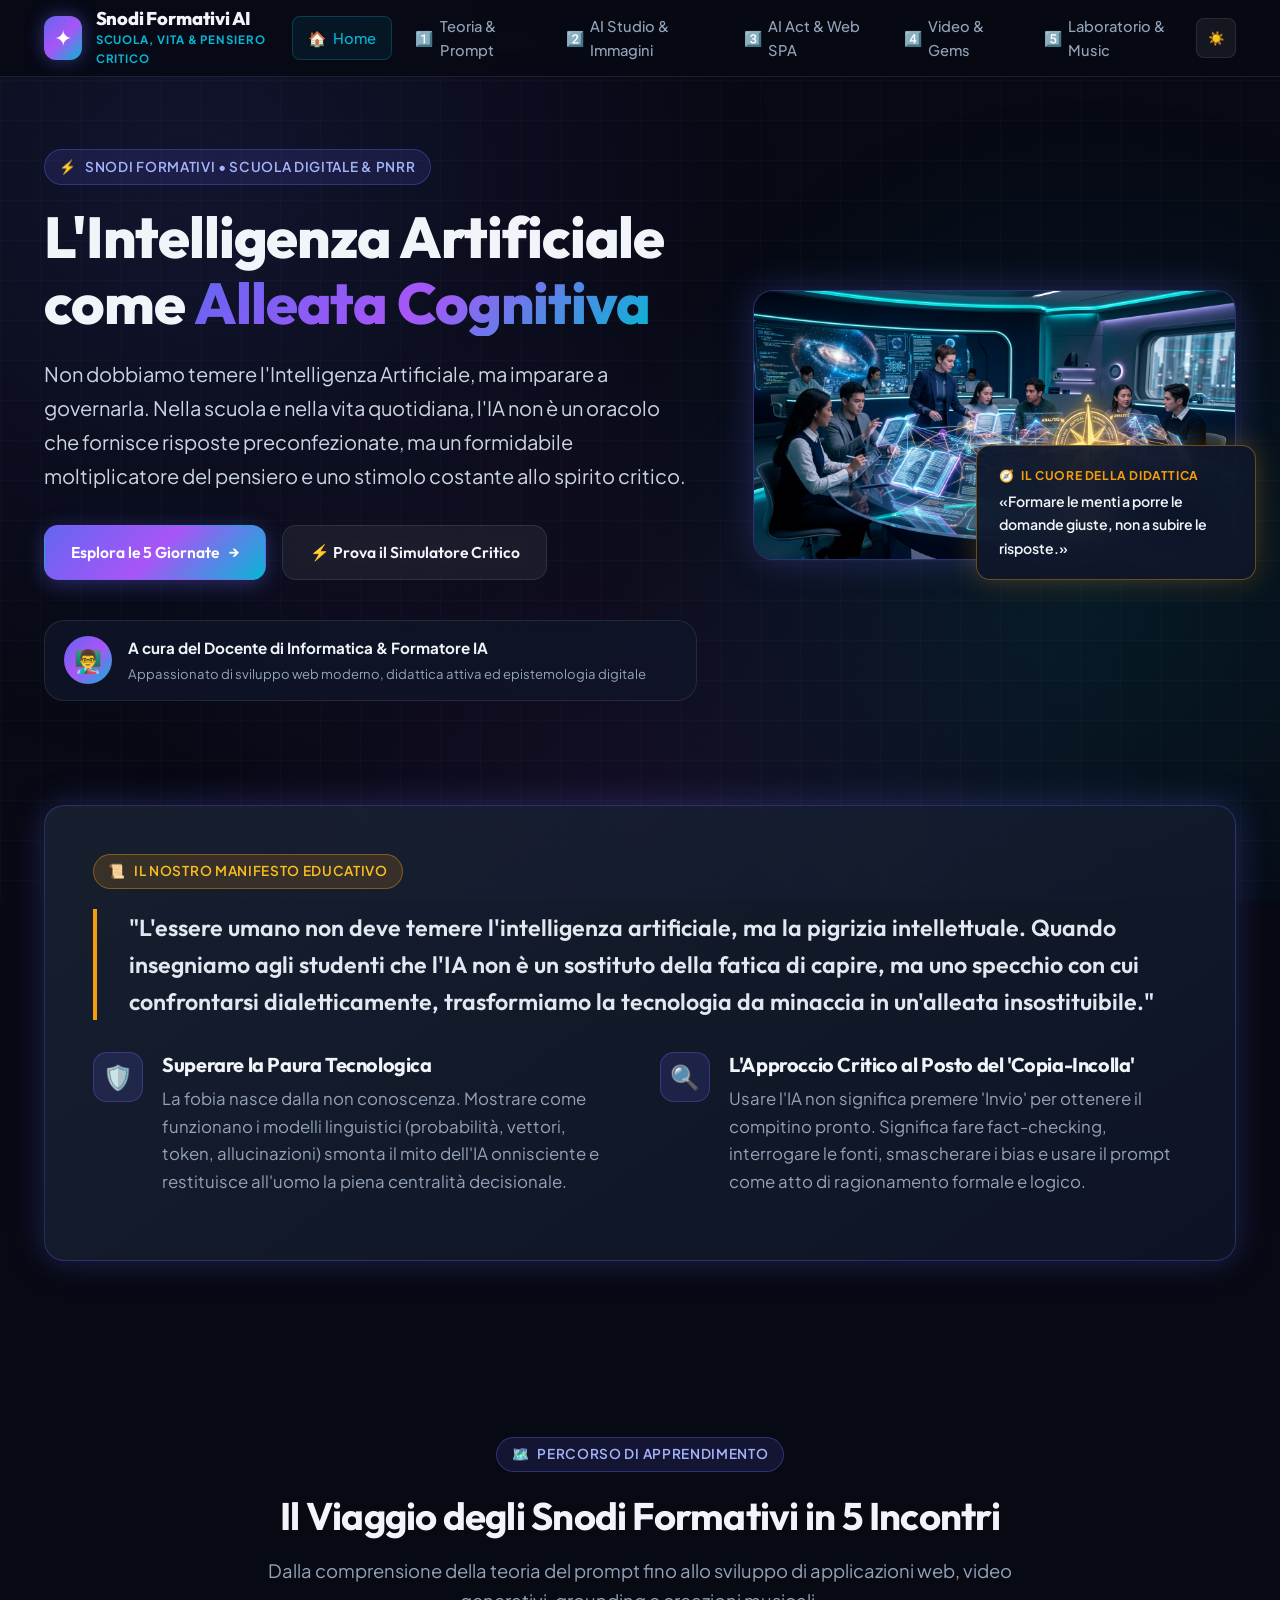
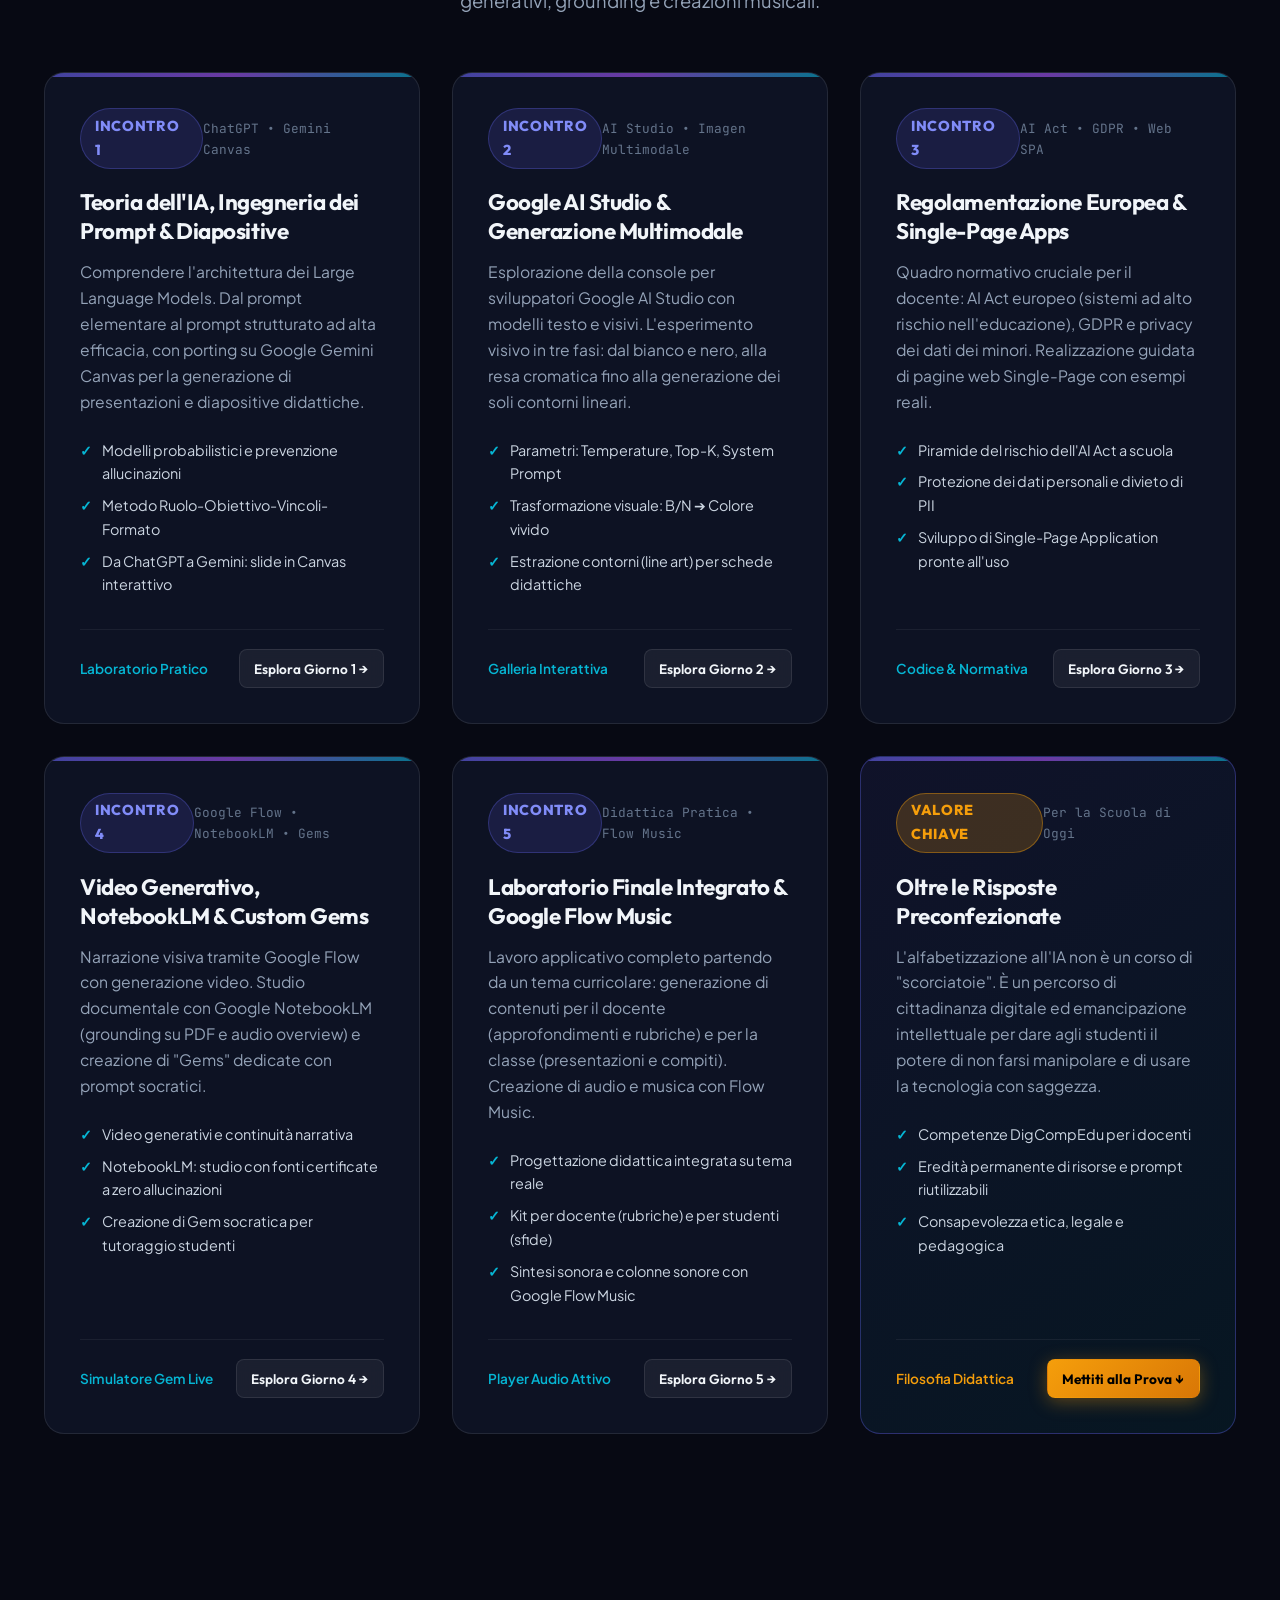
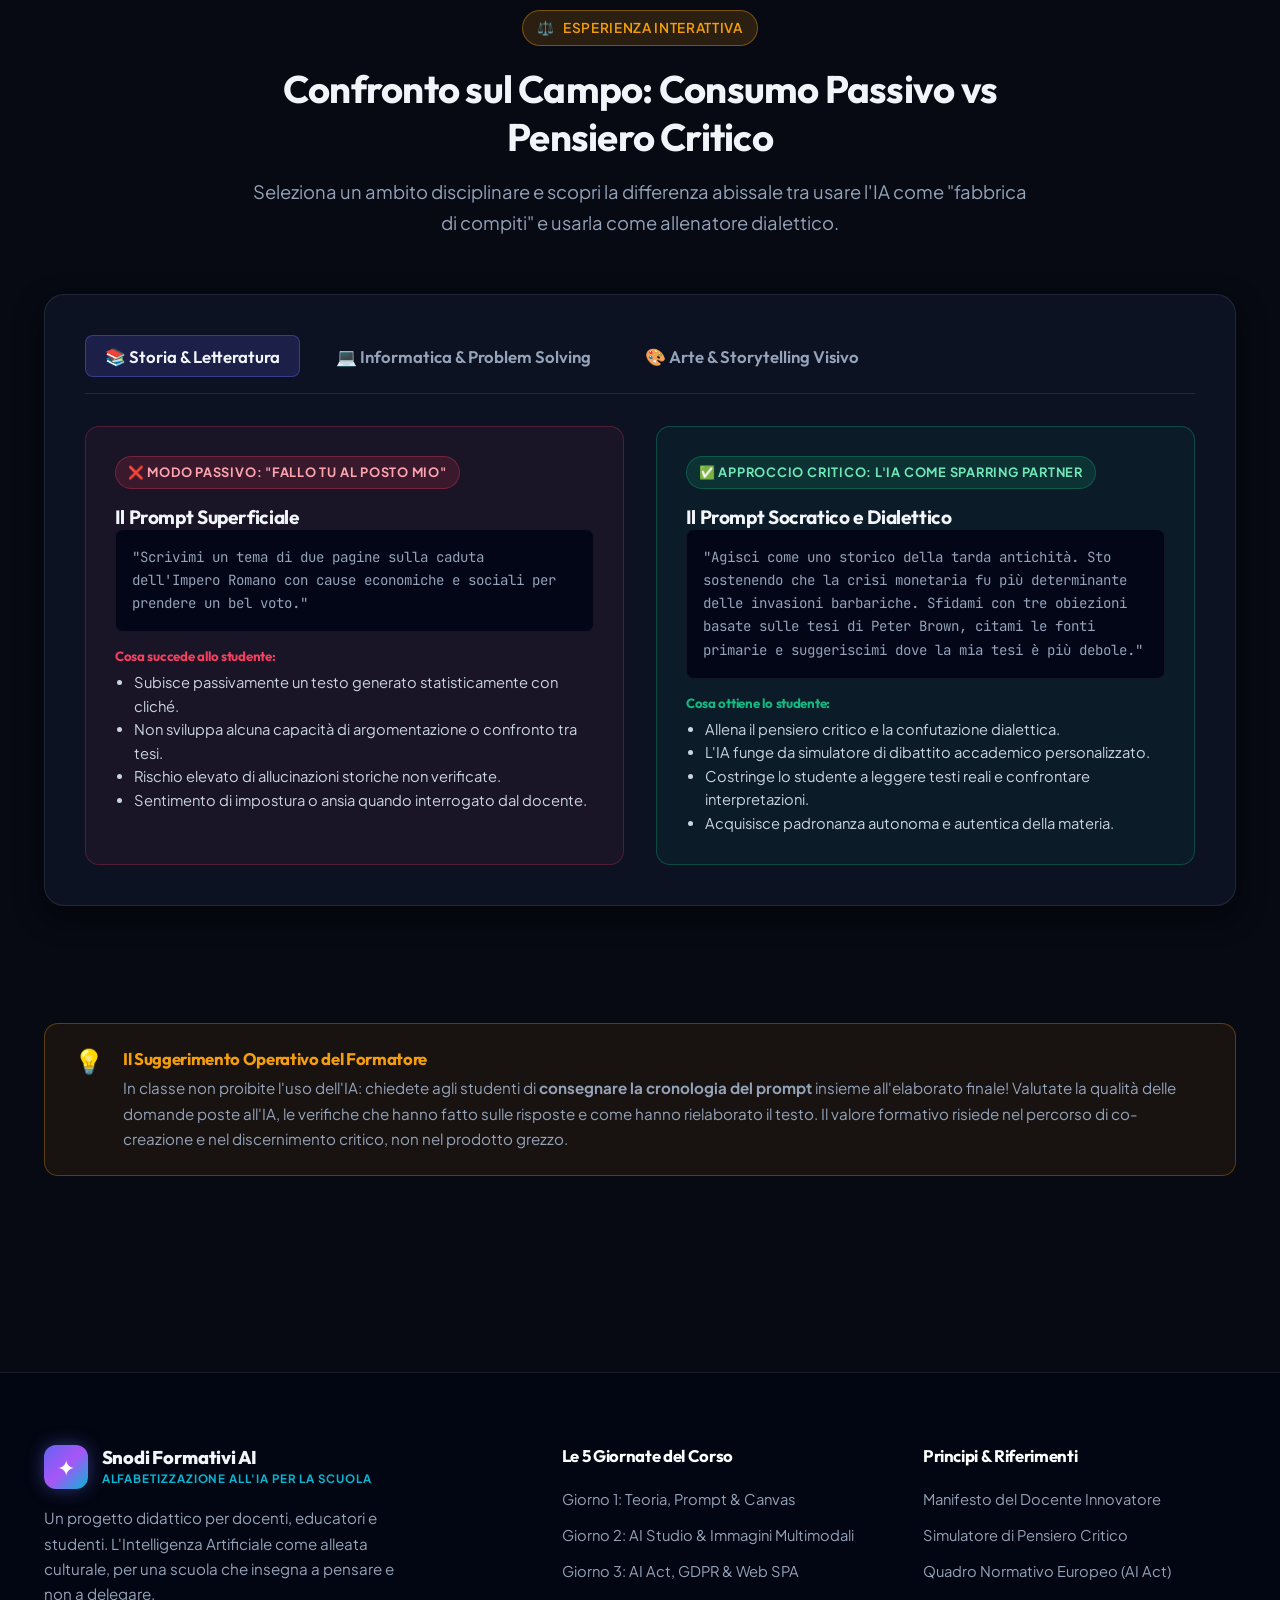
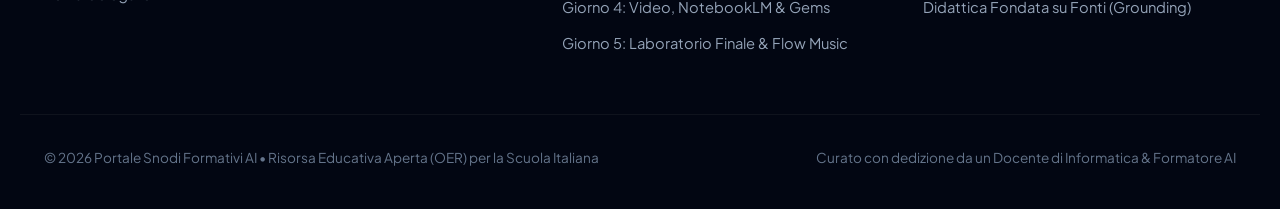
==== index.html @ 922765c3 "fix: update page title to include DM219 reference" ====
<!DOCTYPE html>
<html lang="it">

<head>
  <meta charset="UTF-8">
  <meta name="viewport" content="width=device-width, initial-scale=1.0">
  <title>Snodi Formativi DM219: Alfabetizzazione all'Intelligenza Artificiale | Scuola & Pensiero Critico</title>
  <meta name="description"
    content="Portale del corso di Snodi Formativi per l'alfabetizzazione all'Intelligenza Artificiale nella scuola e nella vita quotidiana. L'IA come alleata cognitiva e il valore del pensiero critico.">
  <meta name="keywords"
    content="Intelligenza Artificiale, Snodi Formativi, Scuola, Docenti, Prompt Engineering, Gemini Canvas, AI Studio, AI Act, GDPR, NotebookLM, Gems">
  <meta name="author" content="Docente di Informatica e Formatore IA">
  <link rel="stylesheet" href="assets/css/style.css">
  <link rel="icon"
    href="data:image/svg+xml,<svg xmlns=%22http://www.w3.org/2000/svg%22 viewBox=%220%22%20%22100%22%20%22100%22><text y=%22.9em%22 font-size=%2290%22>🧠</text></svg>">
</head>

<body>
  <div class="bg-ambient-glow"></div>
  <div class="bg-grid-overlay"></div>

  <!-- Intestazione del Sito -->
  <header class="site-header" id="topHeader">
    <div class="container navbar">
      <a href="index.html" class="brand-logo" aria-label="Homepage Snodi Formativi AI">
        <div class="brand-icon">✦</div>
        <div class="brand-text">
          <span class="brand-title">Snodi Formativi AI</span>
          <span class="brand-subtitle">Scuola, Vita & Pensiero Critico</span>
        </div>
      </a>

      <ul class="nav-links" id="navLinks">
        <li class="nav-item"><a href="index.html" class="active"><span>🏠</span> Home</a></li>
        <li class="nav-item"><a href="giornata-1.html"><span>1️⃣</span> Teoria & Prompt</a></li>
        <li class="nav-item"><a href="giornata-2.html"><span>2️⃣</span> AI Studio & Immagini</a></li>
        <li class="nav-item"><a href="giornata-3.html"><span>3️⃣</span> AI Act & Web SPA</a></li>
        <li class="nav-item"><a href="giornata-4.html"><span>4️⃣</span> Video & Gems</a></li>
        <li class="nav-item"><a href="giornata-5.html"><span>5️⃣</span> Laboratorio & Music</a></li>
      </ul>

      <div class="nav-actions">
        <button id="themeToggle" class="theme-toggle-btn" aria-label="Cambia tema chiaro/scuro"
          title="Cambia tema">☀️</button>
        <button id="mobileNavToggle" class="mobile-nav-toggle" aria-label="Apri menu di navigazione">☰</button>
      </div>
    </div>
  </header>

  <main>
    <!-- HERO SECTION -->
    <section class="section hero" id="heroSection">
      <div class="container hero-grid">
        <div class="hero-content">
          <div class="highlight-badge">
            <span>⚡</span> Snodi Formativi • Scuola Digitale & PNRR
          </div>
          <h1>L'Intelligenza Artificiale come <span class="text-gradient">Alleata Cognitiva</span></h1>
          <p class="hero-lead">
            Non dobbiamo temere l'Intelligenza Artificiale, ma imparare a governarla. Nella scuola e nella vita
            quotidiana, l'IA non è un oracolo che fornisce risposte preconfezionate, ma un formidabile moltiplicatore
            del pensiero e uno stimolo costante allo spirito critico.
          </p>

          <div class="hero-cta-group">
            <a href="#curriculumSection" class="btn btn-primary" id="btnExploreDays">
              <span>Esplora le 5 Giornate</span> <span>→</span>
            </a>
            <a href="#simulatorSection" class="btn btn-secondary" id="btnTestSimulator">
              <span>⚡ Prova il Simulatore Critico</span>
            </a>
          </div>

          <div class="teacher-meta-pill">
            <div class="teacher-avatar-badge">👨‍🏫</div>
            <div class="teacher-info">
              <strong>A cura del Docente di Informatica & Formatore IA</strong>
              <span>Appassionato di sviluppo web moderno, didattica attiva ed epistemologia digitale</span>
            </div>
          </div>
        </div>

        <div class="hero-visual">
          <div class="hero-image-wrapper">
            <img src="assets/img/hero.jpg"
              alt="Docente e studenti in classe tecnologica che collaborano con l'IA tramite la bussola del pensiero critico"
              width="800" height="450" loading="eager">
          </div>
          <div class="hero-floating-card">
            <div class="card-label">
              <span>🧭</span> Il Cuore della Didattica
            </div>
            <p>«Formare le menti a porre le domande giuste, non a subire le risposte.»</p>
          </div>
        </div>
      </div>
    </section>

    <!-- MANIFESTO PEDAGOGICO -->
    <section class="section" id="manifestoSection" style="padding-top: 1rem;">
      <div class="container">
        <div class="manifesto-box">
          <div class="highlight-badge"
            style="background: rgba(245, 158, 11, 0.15); border-color: rgba(245, 158, 11, 0.4); color: #fbbf24;">
            <span>📜</span> Il Nostro Manifesto Educativo
          </div>
          <blockquote class="manifesto-quote">
            "L'essere umano non deve temere l'intelligenza artificiale, ma la pigrizia intellettuale. Quando insegniamo
            agli studenti che l'IA non è un sostituto della fatica di capire, ma uno specchio con cui confrontarsi
            dialetticamente, trasformiamo la tecnologia da minaccia in un'alleata insostituibile."
          </blockquote>

          <div class="manifesto-columns">
            <div class="manifesto-item">
              <div class="manifesto-icon">🛡️</div>
              <div>
                <h3 style="margin-bottom: 0.5rem; font-size: 1.25rem;">Superare la Paura Tecnologica</h3>
                <p>
                  La fobia nasce dalla non conoscenza. Mostrare come funzionano i modelli linguistici (probabilità,
                  vettori, token, allucinazioni) smonta il mito dell'IA onnisciente e restituisce all'uomo la piena
                  centralità decisionale.
                </p>
              </div>
            </div>

            <div class="manifesto-item">
              <div class="manifesto-icon">🔍</div>
              <div>
                <h3 style="margin-bottom: 0.5rem; font-size: 1.25rem;">L'Approccio Critico al Posto del 'Copia-Incolla'
                </h3>
                <p>
                  Usare l'IA non significa premere 'Invio' per ottenere il compitino pronto. Significa fare
                  fact-checking, interrogare le fonti, smascherare i bias e usare il prompt come atto di ragionamento
                  formale e logico.
                </p>
              </div>
            </div>
          </div>
        </div>
      </div>
    </section>

    <!-- PROGRAMMA DEL CORSO: 5 GIORNATE INTERATTIVE -->
    <section class="section" id="curriculumSection">
      <div class="container">
        <div class="section-header">
          <div class="highlight-badge"><span>🗺️</span> Percorso di Apprendimento</div>
          <h2>Il Viaggio degli Snodi Formativi in 5 Incontri</h2>
          <p>Dalla comprensione della teoria del prompt fino allo sviluppo di applicazioni web, video generativi,
            grounding e creazioni musicali.</p>
        </div>

        <div class="cards-grid-3" style="gap: 2rem;">
          <!-- Card 1 -->
          <article class="day-card" id="cardDay1">
            <div>
              <div class="day-badge-row">
                <span class="day-number">INCONTRO 1</span>
                <span class="day-tools">ChatGPT • Gemini Canvas</span>
              </div>
              <h3 class="day-title">Teoria dell'IA, Ingegneria dei Prompt & Diapositive</h3>
              <p class="day-description">
                Comprendere l'architettura dei Large Language Models. Dal prompt elementare al prompt strutturato ad
                alta efficacia, con porting su Google Gemini Canvas per la generazione di presentazioni e diapositive
                didattiche.
              </p>
              <ul class="day-keypoints">
                <li><span class="bullet">✓</span> Modelli probabilistici e prevenzione allucinazioni</li>
                <li><span class="bullet">✓</span> Metodo Ruolo-Obiettivo-Vincoli-Formato</li>
                <li><span class="bullet">✓</span> Da ChatGPT a Gemini: slide in Canvas interattivo</li>
              </ul>
            </div>
            <div class="day-card-footer">
              <span style="font-size: 0.85rem; color: var(--accent-secondary); font-weight: 600;">Laboratorio
                Pratico</span>
              <a href="giornata-1.html" class="btn btn-secondary btn-sm"
                aria-label="Vai ai dettagli della Giornata 1">Esplora Giorno 1 →</a>
            </div>
          </article>

          <!-- Card 2 -->
          <article class="day-card" id="cardDay2">
            <div>
              <div class="day-badge-row">
                <span class="day-number">INCONTRO 2</span>
                <span class="day-tools">AI Studio • Imagen Multimodale</span>
              </div>
              <h3 class="day-title">Google AI Studio & Generazione Multimodale</h3>
              <p class="day-description">
                Esplorazione della console per sviluppatori Google AI Studio con modelli testo e visivi. L'esperimento
                visivo in tre fasi: dal bianco e nero, alla resa cromatica fino alla generazione dei soli contorni
                lineari.
              </p>
              <ul class="day-keypoints">
                <li><span class="bullet">✓</span> Parametri: Temperature, Top-K, System Prompt</li>
                <li><span class="bullet">✓</span> Trasformazione visuale: B/N ➔ Colore vivido</li>
                <li><span class="bullet">✓</span> Estrazione contorni (line art) per schede didattiche</li>
              </ul>
            </div>
            <div class="day-card-footer">
              <span style="font-size: 0.85rem; color: var(--accent-secondary); font-weight: 600;">Galleria
                Interattiva</span>
              <a href="giornata-2.html" class="btn btn-secondary btn-sm"
                aria-label="Vai ai dettagli della Giornata 2">Esplora Giorno 2 →</a>
            </div>
          </article>

          <!-- Card 3 -->
          <article class="day-card" id="cardDay3">
            <div>
              <div class="day-badge-row">
                <span class="day-number">INCONTRO 3</span>
                <span class="day-tools">AI Act • GDPR • Web SPA</span>
              </div>
              <h3 class="day-title">Regolamentazione Europea & Single-Page Apps</h3>
              <p class="day-description">
                Quadro normativo cruciale per il docente: AI Act europeo (sistemi ad alto rischio nell'educazione), GDPR
                e privacy dei dati dei minori. Realizzazione guidata di pagine web Single-Page con esempi reali.
              </p>
              <ul class="day-keypoints">
                <li><span class="bullet">✓</span> Piramide del rischio dell'AI Act a scuola</li>
                <li><span class="bullet">✓</span> Protezione dei dati personali e divieto di PII</li>
                <li><span class="bullet">✓</span> Sviluppo di Single-Page Application pronte all'uso</li>
              </ul>
            </div>
            <div class="day-card-footer">
              <span style="font-size: 0.85rem; color: var(--accent-secondary); font-weight: 600;">Codice &
                Normativa</span>
              <a href="giornata-3.html" class="btn btn-secondary btn-sm"
                aria-label="Vai ai dettagli della Giornata 3">Esplora Giorno 3 →</a>
            </div>
          </article>

          <!-- Card 4 -->
          <article class="day-card" id="cardDay4">
            <div>
              <div class="day-badge-row">
                <span class="day-number">INCONTRO 4</span>
                <span class="day-tools">Google Flow • NotebookLM • Gems</span>
              </div>
              <h3 class="day-title">Video Generativo, NotebookLM & Custom Gems</h3>
              <p class="day-description">
                Narrazione visiva tramite Google Flow con generazione video. Studio documentale con Google NotebookLM
                (grounding su PDF e audio overview) e creazione di "Gems" dedicate con prompt socratici.
              </p>
              <ul class="day-keypoints">
                <li><span class="bullet">✓</span> Video generativi e continuità narrativa</li>
                <li><span class="bullet">✓</span> NotebookLM: studio con fonti certificate a zero allucinazioni</li>
                <li><span class="bullet">✓</span> Creazione di Gem socratica per tutoraggio studenti</li>
              </ul>
            </div>
            <div class="day-card-footer">
              <span style="font-size: 0.85rem; color: var(--accent-secondary); font-weight: 600;">Simulatore Gem
                Live</span>
              <a href="giornata-4.html" class="btn btn-secondary btn-sm"
                aria-label="Vai ai dettagli della Giornata 4">Esplora Giorno 4 →</a>
            </div>
          </article>

          <!-- Card 5 -->
          <article class="day-card" id="cardDay5">
            <div>
              <div class="day-badge-row">
                <span class="day-number">INCONTRO 5</span>
                <span class="day-tools">Didattica Pratica • Flow Music</span>
              </div>
              <h3 class="day-title">Laboratorio Finale Integrato & Google Flow Music</h3>
              <p class="day-description">
                Lavoro applicativo completo partendo da un tema curricolare: generazione di contenuti per il docente
                (approfondimenti e rubriche) e per la classe (presentazioni e compiti). Creazione di audio e musica con
                Flow Music.
              </p>
              <ul class="day-keypoints">
                <li><span class="bullet">✓</span> Progettazione didattica integrata su tema reale</li>
                <li><span class="bullet">✓</span> Kit per docente (rubriche) e per studenti (sfide)</li>
                <li><span class="bullet">✓</span> Sintesi sonora e colonne sonore con Google Flow Music</li>
              </ul>
            </div>
            <div class="day-card-footer">
              <span style="font-size: 0.85rem; color: var(--accent-secondary); font-weight: 600;">Player Audio
                Attivo</span>
              <a href="giornata-5.html" class="btn btn-secondary btn-sm"
                aria-label="Vai ai dettagli della Giornata 5">Esplora Giorno 5 →</a>
            </div>
          </article>

          <!-- Card Sintesi / Decalogo -->
          <article class="day-card"
            style="background: linear-gradient(145deg, rgba(99, 102, 241, 0.1) 0%, rgba(6, 182, 212, 0.08) 100%); border-color: rgba(99, 102, 241, 0.35);">
            <div>
              <div class="day-badge-row">
                <span class="day-number"
                  style="background: rgba(245, 158, 11, 0.2); color: #f59e0b; border-color: rgba(245, 158, 11, 0.4);">VALORE
                  CHIAVE</span>
                <span class="day-tools">Per la Scuola di Oggi</span>
              </div>
              <h3 class="day-title">Oltre le Risposte Preconfezionate</h3>
              <p class="day-description">
                L'alfabetizzazione all'IA non è un corso di "scorciatoie". È un percorso di cittadinanza digitale ed
                emancipazione intellettuale per dare agli studenti il potere di non farsi manipolare e di usare la
                tecnologia con saggezza.
              </p>
              <ul class="day-keypoints">
                <li><span class="bullet">✓</span> Competenze DigCompEdu per i docenti</li>
                <li><span class="bullet">✓</span> Eredità permanente di risorse e prompt riutilizzabili</li>
                <li><span class="bullet">✓</span> Consapevolezza etica, legale e pedagogica</li>
              </ul>
            </div>
            <div class="day-card-footer">
              <span style="font-size: 0.85rem; color: var(--accent-amber); font-weight: 600;">Filosofia Didattica</span>
              <a href="#simulatorSection" class="btn btn-amber btn-sm">Mettiti alla Prova ↓</a>
            </div>
          </article>
        </div>
      </div>
    </section>

    <!-- SIMULATORE INTERATTIVO: APPROCCIO CRITICO VS RISPOSTA PASSIVA -->
    <section class="section" id="simulatorSection">
      <div class="container">
        <div class="section-header">
          <div class="highlight-badge"
            style="background: rgba(245, 158, 11, 0.15); border-color: rgba(245, 158, 11, 0.4); color: #f59e0b;">
            <span>⚖️</span> Esperienza Interattiva
          </div>
          <h2>Confronto sul Campo: Consumo Passivo vs Pensiero Critico</h2>
          <p>Seleziona un ambito disciplinare e scopri la differenza abissale tra usare l'IA come "fabbrica di compiti"
            e usarla come allenatore dialettico.</p>
        </div>

        <div class="simulator-container">
          <div class="sim-tabs" role="tablist">
            <button class="sim-tab-btn active" data-tab="humanities" role="tab" id="tabBtnHumanities">📚 Storia &
              Letteratura</button>
            <button class="sim-tab-btn" data-tab="stem" role="tab" id="tabBtnStem">💻 Informatica & Problem
              Solving</button>
            <button class="sim-tab-btn" data-tab="creative" role="tab" id="tabBtnCreative">🎨 Arte & Storytelling
              Visivo</button>
          </div>

          <!-- Tab 1: Umanistico -->
          <div class="sim-panel active" id="tab-humanities" role="tabpanel">
            <div class="comparison-grid">
              <div class="comparison-box passive">
                <span class="box-tag passive">❌ Modo Passivo: "Fallo tu al posto mio"</span>
                <h4>Il Prompt Superficiale</h4>
                <div class="prompt-snippet">
                  "Scrivimi un tema di due pagine sulla caduta dell'Impero Romano con cause economiche e sociali per
                  prendere un bel voto."
                </div>
                <h5 style="color: var(--accent-rose); margin-bottom: 0.4rem;">Cosa succede allo studente:</h5>
                <ul style="padding-left: 1.2rem; color: var(--text-subtle); font-size: 0.92rem; line-height: 1.6;">
                  <li>Subisce passivamente un testo generato statisticamente con cliché.</li>
                  <li>Non sviluppa alcuna capacità di argomentazione o confronto tra tesi.</li>
                  <li>Rischio elevato di allucinazioni storiche non verificate.</li>
                  <li>Sentimento di impostura o ansia quando interrogato dal docente.</li>
                </ul>
              </div>

              <div class="comparison-box critical">
                <span class="box-tag critical">✅ Approccio Critico: L'IA come Sparring Partner</span>
                <h4>Il Prompt Socratico e Dialettico</h4>
                <div class="prompt-snippet">
                  "Agisci come uno storico della tarda antichità. Sto sostenendo che la crisi monetaria fu più
                  determinante delle invasioni barbariche. Sfidami con tre obiezioni basate sulle tesi di Peter Brown,
                  citami le fonti primarie e suggeriscimi dove la mia tesi è più debole."
                </div>
                <h5 style="color: var(--accent-emerald); margin-bottom: 0.4rem;">Cosa ottiene lo studente:</h5>
                <ul style="padding-left: 1.2rem; color: var(--text-subtle); font-size: 0.92rem; line-height: 1.6;">
                  <li>Allena il pensiero critico e la confutazione dialettica.</li>
                  <li>L'IA funge da simulatore di dibattito accademico personalizzato.</li>
                  <li>Costringe lo studente a leggere testi reali e confrontare interpretazioni.</li>
                  <li>Acquisisce padronanza autonoma e autentica della materia.</li>
                </ul>
              </div>
            </div>
          </div>

          <!-- Tab 2: STEM -->
          <div class="sim-panel" id="tab-stem" role="tabpanel">
            <div class="comparison-grid">
              <div class="comparison-box passive">
                <span class="box-tag passive">❌ Modo Passivo: Copiare il codice</span>
                <h4>Il Prompt Superficiale</h4>
                <div class="prompt-snippet">
                  "Dammi il codice completo in JavaScript per un algoritmo di ordinamento e spiegami come incollarlo
                  nella mia pagina."
                </div>
                <h5 style="color: var(--accent-rose); margin-bottom: 0.4rem;">Cosa succede allo studente:</h5>
                <ul style="padding-left: 1.2rem; color: var(--text-subtle); font-size: 0.92rem; line-height: 1.6;">
                  <li>Incolla codice opaco senza comprenderne la complessità computazionale O(n² vs O(n log n)).</li>
                  <li>Incapace di effettuare il debugging non appena i dati o i requisiti cambiano.</li>
                  <li>Nessuna memorizzazione di pattern o logica algoritmica.</li>
                </ul>
              </div>

              <div class="comparison-box critical">
                <span class="box-tag critical">✅ Approccio Critico: Debugging Cognitivo</span>
                <h4>Il Prompt Socratico e Dialettico</h4>
                <div class="prompt-snippet">
                  "Ecco il mio codice per l'ordinamento: [codice]. Non dirmi la correzione diretta, ma mostrami un caso
                  limite (edge case) in cui il mio algoritmo fallirà e ponimi due domande per aiutarmi a capire dove il
                  ciclo while perde la condizione di arresto."
                </div>
                <h5 style="color: var(--accent-emerald); margin-bottom: 0.4rem;">Cosa ottiene lo studente:</h5>
                <ul style="padding-left: 1.2rem; color: var(--text-subtle); font-size: 0.92rem; line-height: 1.6;">
                  <li>Comprende intimamente la logica dei flussi e degli invarianti di ciclo.</li>
                  <li>Sviluppa l'attitudine all'analisi metodica dell'errore (computational thinking).</li>
                  <li>L'IA fa da mentore paziente h24 senza togliere il brivido della scoperta.</li>
                </ul>
              </div>
            </div>
          </div>

          <!-- Tab 3: Creativo / Visivo -->
          <div class="sim-panel" id="tab-creative" role="tabpanel">
            <div class="comparison-grid">
              <div class="comparison-box passive">
                <span class="box-tag passive">❌ Modo Passivo: Immagine casuale</span>
                <h4>Il Prompt Superficiale</h4>
                <div class="prompt-snippet">
                  "Fammi una bella immagine del futuro con i robot."
                </div>
                <h5 style="color: var(--accent-rose); margin-bottom: 0.4rem;">Cosa succede allo studente:</h5>
                <ul style="padding-left: 1.2rem; color: var(--text-subtle); font-size: 0.92rem; line-height: 1.6;">
                  <li>Riceve un'immagine stereotipata generata dalla media probabilistica dei dati.</li>
                  <li>Nessun controllo su composizione, proporzioni, stile o messaggio semantico.</li>
                  <li>L'estetica è dominata dall'algoritmo anziché dalla visione dell'autore.</li>
                </ul>
              </div>

              <div class="comparison-box critical">
                <span class="box-tag critical">✅ Approccio Critico: Multimodalità e Controllo Artistico</span>
                <h4>Il Prompt Strutturato & Pipeline Visiva</h4>
                <div class="prompt-snippet">
                  "Composizione retrofuturistica ispirata all'Art Déco e al Bauhaus. Vista prospettica frontale,
                  contrasto chiaroscurale drammatico stile xilografia monocromatica, successivamente colorata con
                  palette smeraldo ed estrazione dei soli contorni lineari per studio anatomico."
                </div>
                <h5 style="color: var(--accent-emerald); margin-bottom: 0.4rem;">Cosa ottiene lo studente:</h5>
                <ul style="padding-left: 1.2rem; color: var(--text-subtle); font-size: 0.92rem; line-height: 1.6;">
                  <li>Applica nozioni di storia dell'arte, fotografia e teoria del colore.</li>
                  <li>Controlla il processo iterativo in più stadi (come esplorato nel Giorno 2).</li>
                  <li>Usa l'IA come pennello digitale potenziato guidato dalla cultura umana.</li>
                </ul>
              </div>
            </div>
          </div>
        </div>
      </div>
    </section>

    <!-- CALLOUT PER I DOCENTI -->
    <section class="section" style="padding-top: 0;">
      <div class="container">
        <div class="callout callout-pedagogy">
          <div class="callout-icon">💡</div>
          <div class="callout-content">
            <h4>Il Suggerimento Operativo del Formatore</h4>
            <p>
              In classe non proibite l'uso dell'IA: chiedete agli studenti di <strong>consegnare la cronologia del
                prompt</strong> insieme all'elaborato finale! Valutate la qualità delle domande poste all'IA, le
              verifiche che hanno fatto sulle risposte e come hanno rielaborato il testo. Il valore formativo risiede
              nel percorso di co-creazione e nel discernimento critico, non nel prodotto grezzo.
            </p>
          </div>
        </div>
      </div>
    </section>
  </main>

  <!-- FOOTER -->
  <footer class="site-footer">
    <div class="container footer-grid">
      <div class="footer-brand">
        <div class="brand-logo" style="margin-bottom: 1rem;">
          <div class="brand-icon">✦</div>
          <div class="brand-text">
            <span class="brand-title">Snodi Formativi AI</span>
            <span class="brand-subtitle">Alfabetizzazione all'IA per la Scuola</span>
          </div>
        </div>
        <p>
          Un progetto didattico per docenti, educatori e studenti. L'Intelligenza Artificiale come alleata culturale,
          per una scuola che insegna a pensare e non a delegare.
        </p>
      </div>

      <div class="footer-col">
        <h4>Le 5 Giornate del Corso</h4>
        <ul class="footer-links">
          <li><a href="giornata-1.html">Giorno 1: Teoria, Prompt & Canvas</a></li>
          <li><a href="giornata-2.html">Giorno 2: AI Studio & Immagini Multimodali</a></li>
          <li><a href="giornata-3.html">Giorno 3: AI Act, GDPR & Web SPA</a></li>
          <li><a href="giornata-4.html">Giorno 4: Video, NotebookLM & Gems</a></li>
          <li><a href="giornata-5.html">Giorno 5: Laboratorio Finale & Flow Music</a></li>
        </ul>
      </div>

      <div class="footer-col">
        <h4>Principi & Riferimenti</h4>
        <ul class="footer-links">
          <li><a href="#manifestoSection">Manifesto del Docente Innovatore</a></li>
          <li><a href="#simulatorSection">Simulatore di Pensiero Critico</a></li>
          <li><a href="giornata-3.html#aiActSection">Quadro Normativo Europeo (AI Act)</a></li>
          <li><a href="giornata-4.html#notebooklmSection">Didattica Fondata su Fonti (Grounding)</a></li>
        </ul>
      </div>
    </div>

    <div class="container footer-bottom">
      <div>© 2026 Portale Snodi Formativi AI • Risorsa Educativa Aperta (OER) per la Scuola Italiana</div>
      <div>Curato con dedizione da un Docente di Informatica & Formatore AI</div>
    </div>
  </footer>

  <script src="assets/js/main.js"></script>
</body>

</html>
---- assets/css/style.css ----
/* ==========================================================================
   PORTALE SNODI FORMATIVI - ALFABETIZZAZIONE INTELLIGENZA ARTIFICIALE
   Stile Globale Curato per Docenti, Studenti ed Esploratori dell'AI
   Design System: Academic Dark & Modern Luminescent Glassmorphism
   ========================================================================== */

@import url('https://fonts.googleapis.com/css2?family=JetBrains+Mono:wght@400;500;600&family=Outfit:wght@400;500;600;700;800;900&family=Plus+Jakarta+Sans:ital,wght@0,300;0,400;0,500;0,600;0,700;1,400;1,600&display=swap');

:root {
  /* Tavolozza Cromatica Primaria */
  --bg-dark: #070913;
  --bg-card: rgba(16, 22, 42, 0.75);
  --bg-card-hover: rgba(24, 33, 64, 0.88);
  --bg-glass: rgba(255, 255, 255, 0.04);
  --border-subtle: rgba(255, 255, 255, 0.09);
  --border-glow: rgba(99, 102, 241, 0.35);

  /* Accenti & Gradiente High-Tech */
  --accent-primary: #6366f1;       /* Indigo profondo */
  --accent-secondary: #06b6d4;     /* Ciano elettrico */
  --accent-tertiary: #a855f7;      /* Viola neon */
  --accent-amber: #f59e0b;         /* Oro del pensiero critico */
  --accent-emerald: #10b981;       /* Verde etico */
  --accent-rose: #f43f5e;          /* Avviso / Rischio */

  --gradient-brand: linear-gradient(135deg, #6366f1 0%, #a855f7 50%, #06b6d4 100%);
  --gradient-glow: linear-gradient(135deg, rgba(99, 102, 241, 0.15) 0%, rgba(6, 182, 212, 0.15) 100%);
  --gradient-critical: linear-gradient(135deg, #f59e0b 0%, #ec4899 100%);

  /* Tipografia & Testi */
  --text-main: #f1f5f9;
  --text-muted: #94a3b8;
  --text-subtle: #cbd5e1;
  --text-dim: #64748b;
  --font-heading: 'Outfit', -apple-system, BlinkMacSystemFont, sans-serif;
  --font-body: 'Plus Jakarta Sans', -apple-system, BlinkMacSystemFont, sans-serif;
  --font-mono: 'JetBrains Mono', monospace;

  /* Spaziature e Raggi */
  --radius-sm: 8px;
  --radius-md: 14px;
  --radius-lg: 20px;
  --radius-full: 9999px;

  /* Ombre */
  --shadow-sm: 0 4px 12px rgba(0, 0, 0, 0.3);
  --shadow-md: 0 10px 30px rgba(0, 0, 0, 0.45);
  --shadow-glow: 0 0 35px rgba(99, 102, 241, 0.28);
  --shadow-amber: 0 0 30px rgba(245, 158, 11, 0.25);

  --transition-fast: 0.2s cubic-bezier(0.16, 1, 0.3, 1);
  --transition-smooth: 0.35s cubic-bezier(0.16, 1, 0.3, 1);
}

/* Modalità Chiara (Opzionale e accessibile) */
body.theme-light {
  --bg-dark: #f8fafc;
  --bg-card: #ffffff;
  --bg-card-hover: #ffffff;
  --bg-glass: rgba(0, 0, 0, 0.03);
  --border-subtle: rgba(0, 0, 0, 0.09);
  --border-glow: rgba(99, 102, 241, 0.25);
  --text-main: #0f172a;
  --text-muted: #334155;
  --text-subtle: #475569;
  --text-dim: #64748b;
  --shadow-sm: 0 4px 12px rgba(0, 0, 0, 0.05);
  --shadow-md: 0 10px 30px rgba(0, 0, 0, 0.08);
  --shadow-glow: 0 0 25px rgba(99, 102, 241, 0.12);
  --shadow-amber: 0 10px 25px rgba(245, 158, 11, 0.12);
}

/* ==========================================================================
   RESET E IMPOSTAZIONI DI BASE
   ========================================================================== */
*, *::before, *::after {
  box-sizing: border-box;
  margin: 0;
  padding: 0;
}

html {
  scroll-behavior: smooth;
  font-size: 16px;
}

body {
  background-color: var(--bg-dark);
  color: var(--text-main);
  font-family: var(--font-body);
  line-height: 1.65;
  -webkit-font-smoothing: antialiased;
  -moz-osx-font-smoothing: grayscale;
  overflow-x: hidden;
  position: relative;
  min-height: 100vh;
}

/* Effetto sfondi e particelle decorative */
.bg-ambient-glow {
  position: fixed;
  top: 0;
  left: 0;
  width: 100vw;
  height: 100vh;
  pointer-events: none;
  z-index: -1;
  background: 
    radial-gradient(circle at 15% 20%, rgba(99, 102, 241, 0.12) 0%, transparent 45%),
    radial-gradient(circle at 85% 65%, rgba(6, 182, 212, 0.1) 0%, transparent 40%),
    radial-gradient(circle at 50% 90%, rgba(168, 85, 247, 0.08) 0%, transparent 50%);
}

/* Griglia millimetrata soft di sfondo tech */
.bg-grid-overlay {
  position: fixed;
  inset: 0;
  background-image: linear-gradient(to right, rgba(255, 255, 255, 0.02) 1px, transparent 1px),
                    linear-gradient(to bottom, rgba(255, 255, 255, 0.02) 1px, transparent 1px);
  background-size: 40px 40px;
  pointer-events: none;
  z-index: -1;
}

/* ==========================================================================
   TIPOGRAFIA
   ========================================================================== */
h1, h2, h3, h4, h5, h6 {
  font-family: var(--font-heading);
  color: var(--text-main);
  font-weight: 700;
  line-height: 1.25;
  letter-spacing: -0.02em;
}

h1 { font-size: clamp(2.3rem, 4.5vw, 3.8rem); font-weight: 800; }
h2 { font-size: clamp(1.8rem, 3vw, 2.6rem); }
h3 { font-size: clamp(1.3rem, 2vw, 1.7rem); }
h4 { font-size: 1.2rem; }

p {
  margin-bottom: 1rem;
  color: var(--text-muted);
  font-size: 1.05rem;
}

a {
  color: var(--accent-secondary);
  text-decoration: none;
  transition: color var(--transition-fast);
}

a:hover {
  color: #38bdf8;
}

.text-gradient {
  background: var(--gradient-brand);
  -webkit-background-clip: text;
  -webkit-text-fill-color: transparent;
  display: inline-block;
}

.text-critical {
  background: var(--gradient-critical);
  -webkit-background-clip: text;
  -webkit-text-fill-color: transparent;
  display: inline-block;
}

.highlight-badge {
  display: inline-flex;
  align-items: center;
  gap: 0.5rem;
  padding: 0.35rem 0.9rem;
  background: rgba(99, 102, 241, 0.14);
  border: 1px solid rgba(99, 102, 241, 0.35);
  border-radius: var(--radius-full);
  font-size: 0.85rem;
  font-weight: 600;
  color: #a5b4fc;
  text-transform: uppercase;
  letter-spacing: 0.05em;
  margin-bottom: 1.2rem;
}

/* ==========================================================================
   CONTAINER E LAYOUT
   ========================================================================== */
.container {
  width: 100%;
  max-width: 1240px;
  margin: 0 auto;
  padding: 0 1.5rem;
}

.section {
  padding: 5.5rem 0;
  position: relative;
}

.section-header {
  text-align: center;
  max-width: 780px;
  margin: 0 auto 3.5rem auto;
}

.section-header h2 {
  margin-bottom: 1rem;
}

.section-header p {
  font-size: 1.15rem;
}

/* ==========================================================================
   HEADER & NAVBAR
   ========================================================================== */
.site-header {
  position: sticky;
  top: 0;
  z-index: 100;
  background: rgba(7, 9, 19, 0.82);
  backdrop-filter: blur(16px);
  -webkit-backdrop-filter: blur(16px);
  border-bottom: 1px solid var(--border-subtle);
  transition: background var(--transition-smooth);
}

.navbar {
  display: flex;
  align-items: center;
  justify-content: space-between;
  height: 76px;
}

.brand-logo {
  display: flex;
  align-items: center;
  gap: 0.85rem;
  text-decoration: none;
}

.brand-icon {
  width: 44px;
  height: 44px;
  border-radius: 12px;
  background: var(--gradient-brand);
  display: flex;
  align-items: center;
  justify-content: center;
  color: white;
  font-size: 1.35rem;
  box-shadow: 0 0 18px rgba(99, 102, 241, 0.45);
}

.brand-text {
  display: flex;
  flex-direction: column;
}

.brand-title {
  font-family: var(--font-heading);
  font-weight: 800;
  font-size: 1.15rem;
  color: var(--text-main);
  letter-spacing: -0.01em;
  line-height: 1.2;
}

.brand-subtitle {
  font-size: 0.72rem;
  color: var(--accent-secondary);
  text-transform: uppercase;
  font-weight: 700;
  letter-spacing: 0.08em;
}

.nav-links {
  display: flex;
  align-items: center;
  gap: 0.5rem;
  list-style: none;
}

.nav-item a {
  padding: 0.55rem 0.95rem;
  font-size: 0.92rem;
  font-weight: 500;
  color: var(--text-muted);
  border-radius: var(--radius-sm);
  transition: all var(--transition-fast);
  display: flex;
  align-items: center;
  gap: 0.4rem;
}

.nav-item a:hover,
.nav-item a.active {
  color: var(--text-main);
  background: rgba(255, 255, 255, 0.06);
}

.nav-item a.active {
  color: var(--accent-secondary);
  border: 1px solid rgba(6, 182, 212, 0.25);
  background: rgba(6, 182, 212, 0.08);
}

.nav-actions {
  display: flex;
  align-items: center;
  gap: 1rem;
}

.theme-toggle-btn {
  background: rgba(255, 255, 255, 0.06);
  border: 1px solid var(--border-subtle);
  color: var(--text-main);
  width: 40px;
  height: 40px;
  border-radius: var(--radius-sm);
  display: flex;
  align-items: center;
  justify-content: center;
  cursor: pointer;
  transition: all var(--transition-fast);
}

.theme-toggle-btn:hover {
  background: rgba(255, 255, 255, 0.12);
  border-color: var(--border-glow);
}

.mobile-nav-toggle {
  display: none;
  background: none;
  border: none;
  color: var(--text-main);
  font-size: 1.6rem;
  cursor: pointer;
}

/* ==========================================================================
   PULSANTI (BUTTONS) & INTERAZIONI
   ========================================================================== */
.btn {
  display: inline-flex;
  align-items: center;
  justify-content: center;
  gap: 0.6rem;
  padding: 0.85rem 1.65rem;
  border-radius: var(--radius-md);
  font-family: var(--font-heading);
  font-weight: 600;
  font-size: 0.98rem;
  cursor: pointer;
  transition: all var(--transition-smooth);
  border: 1px solid transparent;
  text-decoration: none;
}

.btn-primary {
  background: var(--gradient-brand);
  color: #ffffff;
  box-shadow: 0 4px 20px rgba(99, 102, 241, 0.35);
}

.btn-primary:hover {
  transform: translateY(-2px);
  box-shadow: 0 8px 30px rgba(99, 102, 241, 0.55);
  color: #ffffff;
}

.btn-secondary {
  background: rgba(255, 255, 255, 0.06);
  border: 1px solid var(--border-subtle);
  color: var(--text-main);
  backdrop-filter: blur(8px);
}

.btn-secondary:hover {
  background: rgba(255, 255, 255, 0.12);
  border-color: var(--border-glow);
  color: var(--text-main);
  transform: translateY(-2px);
}

.btn-amber {
  background: linear-gradient(135deg, #f59e0b 0%, #d97706 100%);
  color: #000;
  font-weight: 700;
  box-shadow: 0 4px 18px rgba(245, 158, 11, 0.35);
}

.btn-amber:hover {
  transform: translateY(-2px);
  box-shadow: 0 8px 25px rgba(245, 158, 11, 0.55);
  color: #000;
}

.btn-sm {
  padding: 0.45rem 0.9rem;
  font-size: 0.85rem;
  border-radius: var(--radius-sm);
}

/* ==========================================================================
   HERO SECTION
   ========================================================================== */
.hero {
  padding: 4.5rem 0 5.5rem 0;
  position: relative;
}

.hero-grid {
  display: grid;
  grid-template-columns: 1.15fr 0.85fr;
  gap: 3.5rem;
  align-items: center;
}

.hero-content h1 {
  margin-bottom: 1.3rem;
  line-height: 1.15;
}

.hero-lead {
  font-size: 1.25rem;
  line-height: 1.7;
  color: var(--text-subtle);
  margin-bottom: 2rem;
}

.hero-cta-group {
  display: flex;
  flex-wrap: wrap;
  gap: 1rem;
  margin-bottom: 2.5rem;
}

.teacher-meta-pill {
  display: flex;
  align-items: center;
  gap: 1rem;
  padding: 0.85rem 1.2rem;
  background: var(--bg-card);
  border: 1px solid var(--border-subtle);
  border-radius: var(--radius-lg);
  backdrop-filter: blur(12px);
}

.teacher-avatar-badge {
  width: 48px;
  height: 48px;
  border-radius: 50%;
  background: var(--gradient-brand);
  display: flex;
  align-items: center;
  justify-content: center;
  font-size: 1.4rem;
  color: white;
}

.teacher-info strong {
  display: block;
  font-size: 0.95rem;
  color: var(--text-main);
}

.teacher-info span {
  font-size: 0.82rem;
  color: var(--text-muted);
}

.hero-visual {
  position: relative;
}

.hero-image-wrapper {
  position: relative;
  border-radius: var(--radius-lg);
  overflow: hidden;
  border: 1px solid var(--border-glow);
  box-shadow: var(--shadow-glow);
  background: #0f172a;
}

.hero-image-wrapper img {
  width: 100%;
  height: auto;
  display: block;
  transition: transform var(--transition-smooth);
}

.hero-image-wrapper:hover img {
  transform: scale(1.02);
}

.hero-floating-card {
  position: absolute;
  bottom: -20px;
  right: -20px;
  background: rgba(15, 23, 42, 0.9);
  backdrop-filter: blur(20px);
  border: 1px solid rgba(245, 158, 11, 0.4);
  padding: 1.2rem 1.4rem;
  border-radius: var(--radius-md);
  box-shadow: var(--shadow-amber);
  max-width: 280px;
  animation: floatCard 4s ease-in-out infinite alternate;
}

@keyframes floatCard {
  0% { transform: translateY(0); }
  100% { transform: translateY(-8px); }
}

.hero-floating-card .card-label {
  font-size: 0.75rem;
  color: var(--accent-amber);
  font-weight: 700;
  text-transform: uppercase;
  letter-spacing: 0.05em;
  margin-bottom: 0.3rem;
  display: flex;
  align-items: center;
  gap: 0.4rem;
}

.hero-floating-card p {
  font-size: 0.88rem;
  margin-bottom: 0;
  color: #f1f5f9;
  font-weight: 600;
}

/* ==========================================================================
   CARD SYSTEM & GRID
   ========================================================================== */
.card {
  background: var(--bg-card);
  border: 1px solid var(--border-subtle);
  border-radius: var(--radius-lg);
  padding: 2rem;
  backdrop-filter: blur(14px);
  transition: all var(--transition-smooth);
  position: relative;
  overflow: hidden;
}

.card:hover {
  background: var(--bg-card-hover);
  border-color: var(--border-glow);
  transform: translateY(-4px);
  box-shadow: var(--shadow-md);
}

.cards-grid-3 {
  display: grid;
  grid-template-columns: repeat(auto-fit, minmax(320px, 1fr));
  gap: 1.8rem;
}

.cards-grid-2 {
  display: grid;
  grid-template-columns: repeat(auto-fit, minmax(420px, 1fr));
  gap: 2rem;
}

/* ==========================================================================
   IL MANIFESTO PEDAGOGICO (Docente & Filosofia)
   ========================================================================== */
.manifesto-box {
  background: linear-gradient(145deg, rgba(30, 41, 59, 0.7) 0%, rgba(15, 23, 42, 0.8) 100%);
  border: 1px solid rgba(99, 102, 241, 0.3);
  border-radius: var(--radius-lg);
  padding: 3rem;
  position: relative;
  box-shadow: var(--shadow-glow);
}

.manifesto-quote {
  font-size: 1.45rem;
  font-weight: 600;
  line-height: 1.6;
  color: #e2e8f0;
  font-family: var(--font-heading);
  margin-bottom: 2rem;
  position: relative;
  padding-left: 2rem;
  border-left: 4px solid var(--accent-amber);
}

.manifesto-columns {
  display: grid;
  grid-template-columns: 1fr 1fr;
  gap: 2.5rem;
  margin-top: 2rem;
}

.manifesto-item {
  display: flex;
  gap: 1.2rem;
}

.manifesto-icon {
  width: 50px;
  height: 50px;
  flex-shrink: 0;
  border-radius: 14px;
  background: rgba(99, 102, 241, 0.15);
  border: 1px solid rgba(99, 102, 241, 0.35);
  display: flex;
  align-items: center;
  justify-content: center;
  font-size: 1.5rem;
  color: var(--accent-secondary);
}

/* ==========================================================================
   PROGRAMMA DEL CORSO - 5 GIORNATE INTERATTIVE
   ========================================================================== */
.day-card {
  display: flex;
  flex-direction: column;
  justify-content: space-between;
  border-radius: var(--radius-lg);
  background: var(--bg-card);
  border: 1px solid var(--border-subtle);
  padding: 2.2rem;
  transition: all var(--transition-smooth);
  position: relative;
  overflow: hidden;
}

.day-card::before {
  content: '';
  position: absolute;
  top: 0;
  left: 0;
  right: 0;
  height: 4px;
  background: var(--gradient-brand);
  opacity: 0.6;
  transition: opacity var(--transition-fast);
}

.day-card:hover::before {
  opacity: 1;
}

.day-card:hover {
  transform: translateY(-6px);
  border-color: var(--border-glow);
  box-shadow: var(--shadow-glow);
}

.day-badge-row {
  display: flex;
  align-items: center;
  justify-content: space-between;
  margin-bottom: 1.2rem;
}

.day-number {
  font-family: var(--font-heading);
  font-weight: 800;
  font-size: 0.9rem;
  padding: 0.35rem 0.85rem;
  border-radius: var(--radius-full);
  background: rgba(99, 102, 241, 0.15);
  color: #818cf8;
  border: 1px solid rgba(99, 102, 241, 0.3);
  letter-spacing: 0.05em;
}

.day-tools {
  font-size: 0.8rem;
  color: var(--text-dim);
  font-family: var(--font-mono);
}

.day-title {
  font-size: 1.4rem;
  margin-bottom: 0.8rem;
  color: var(--text-main);
  line-height: 1.3;
}

.day-description {
  font-size: 0.98rem;
  color: var(--text-muted);
  margin-bottom: 1.5rem;
  flex-grow: 1;
}

.day-keypoints {
  list-style: none;
  margin-bottom: 2rem;
}

.day-keypoints li {
  font-size: 0.9rem;
  color: var(--text-subtle);
  margin-bottom: 0.5rem;
  display: flex;
  align-items: flex-start;
  gap: 0.6rem;
}

.day-keypoints li span.bullet {
  color: var(--accent-secondary);
  font-weight: bold;
}

.day-card-footer {
  border-top: 1px solid rgba(255, 255, 255, 0.06);
  padding-top: 1.2rem;
  display: flex;
  align-items: center;
  justify-content: space-between;
}

/* ==========================================================================
   SIMULATORE DI PENSIERO CRITICO INTERATTIVO (Homepage)
   ========================================================================== */
.simulator-container {
  background: var(--bg-card);
  border: 1px solid var(--border-subtle);
  border-radius: var(--radius-lg);
  padding: 2.5rem;
  box-shadow: var(--shadow-md);
}

.sim-tabs {
  display: flex;
  gap: 1rem;
  margin-bottom: 2rem;
  border-bottom: 1px solid var(--border-subtle);
  padding-bottom: 1rem;
}

.sim-tab-btn {
  background: none;
  border: none;
  font-family: var(--font-heading);
  font-size: 1.05rem;
  font-weight: 600;
  color: var(--text-muted);
  cursor: pointer;
  padding: 0.6rem 1.2rem;
  border-radius: var(--radius-sm);
  transition: all var(--transition-fast);
}

.sim-tab-btn.active {
  color: var(--text-main);
  background: rgba(99, 102, 241, 0.18);
  border: 1px solid rgba(99, 102, 241, 0.4);
}

.sim-panel {
  display: none;
  animation: fadeIn 0.3s ease;
}

.sim-panel.active {
  display: block;
}

@keyframes fadeIn {
  from { opacity: 0; transform: translateY(6px); }
  to { opacity: 1; transform: translateY(0); }
}

.comparison-grid {
  display: grid;
  grid-template-columns: 1fr 1fr;
  gap: 2rem;
}

.comparison-box {
  border-radius: var(--radius-md);
  padding: 1.8rem;
  position: relative;
}

.comparison-box.passive {
  background: rgba(244, 63, 94, 0.05);
  border: 1px solid rgba(244, 63, 94, 0.25);
}

.comparison-box.critical {
  background: rgba(16, 185, 129, 0.05);
  border: 1px solid rgba(16, 185, 129, 0.3);
}

.box-tag {
  font-size: 0.8rem;
  font-weight: 700;
  text-transform: uppercase;
  letter-spacing: 0.06em;
  padding: 0.3rem 0.75rem;
  border-radius: var(--radius-full);
  display: inline-block;
  margin-bottom: 1rem;
}

.box-tag.passive {
  background: rgba(244, 63, 94, 0.15);
  color: #fda4af;
  border: 1px solid rgba(244, 63, 94, 0.3);
}

.box-tag.critical {
  background: rgba(16, 185, 129, 0.15);
  color: #6ee7b7;
  border: 1px solid rgba(16, 185, 129, 0.3);
}

.prompt-snippet {
  background: #020617;
  border-radius: var(--radius-sm);
  padding: 1rem;
  font-family: var(--font-mono);
  font-size: 0.88rem;
  color: #94a3b8;
  margin-bottom: 1rem;
  border: 1px solid rgba(255, 255, 255, 0.06);
}

.prompt-snippet strong {
  color: #e2e8f0;
}

/* ==========================================================================
   CALLOUTS & NOTE DIDATTICHE
   ========================================================================== */
.callout {
  padding: 1.5rem 1.8rem;
  border-radius: var(--radius-md);
  margin: 1.8rem 0;
  position: relative;
  display: flex;
  gap: 1.2rem;
  align-items: flex-start;
}

.callout-icon {
  font-size: 1.5rem;
  line-height: 1;
}

.callout-content h4 {
  margin-bottom: 0.4rem;
  font-size: 1.05rem;
}

.callout-content p:last-child {
  margin-bottom: 0;
  font-size: 0.95rem;
}

.callout-pedagogy {
  background: rgba(245, 158, 11, 0.07);
  border: 1px solid rgba(245, 158, 11, 0.3);
  color: #fef3c7;
}
.callout-pedagogy .callout-content h4 { color: #f59e0b; }

.callout-tech {
  background: rgba(99, 102, 241, 0.07);
  border: 1px solid rgba(99, 102, 241, 0.3);
  color: #e0e7ff;
}
.callout-tech .callout-content h4 { color: #818cf8; }

.callout-law {
  background: rgba(16, 185, 129, 0.07);
  border: 1px solid rgba(16, 185, 129, 0.3);
  color: #d1fae5;
}
.callout-law .callout-content h4 { color: #34d399; }

/* ==========================================================================
   COMPONENTI SPECIFICHE PER LE GIORNATE
   ========================================================================== */

/* Breadcrumb di navigazione */
.breadcrumb {
  display: flex;
  align-items: center;
  gap: 0.5rem;
  font-size: 0.88rem;
  color: var(--text-dim);
  margin-bottom: 2rem;
}

.breadcrumb a {
  color: var(--text-muted);
}

.breadcrumb a:hover {
  color: var(--accent-secondary);
}

.breadcrumb span.sep {
  color: var(--text-dim);
}

/* Prompt Box con pulsante copia */
.prompt-box {
  background: #020617;
  border: 1px solid var(--border-glow);
  border-radius: var(--radius-md);
  padding: 1.4rem;
  position: relative;
  margin: 1.5rem 0;
  box-shadow: 0 4px 20px rgba(0, 0, 0, 0.5);
}

.prompt-box-header {
  display: flex;
  justify-content: space-between;
  align-items: center;
  margin-bottom: 0.8rem;
  border-bottom: 1px solid rgba(255, 255, 255, 0.08);
  padding-bottom: 0.6rem;
}

.prompt-box-title {
  font-family: var(--font-mono);
  font-size: 0.82rem;
  text-transform: uppercase;
  letter-spacing: 0.08em;
  color: var(--accent-secondary);
}

.btn-copy {
  background: rgba(255, 255, 255, 0.08);
  border: 1px solid var(--border-subtle);
  color: #cbd5e1;
  padding: 0.35rem 0.75rem;
  border-radius: var(--radius-sm);
  font-size: 0.78rem;
  cursor: pointer;
  display: flex;
  align-items: center;
  gap: 0.4rem;
  transition: all var(--transition-fast);
}

.btn-copy:hover {
  background: rgba(255, 255, 255, 0.16);
  color: #fff;
}

.prompt-text {
  font-family: var(--font-mono);
  font-size: 0.92rem;
  color: #e2e8f0;
  line-height: 1.6;
  white-space: pre-wrap;
  word-break: break-word;
}

/* Giorno 2: Galleria di trasformazione multimodale */
.multimodal-viewer {
  background: var(--bg-card);
  border: 1px solid var(--border-subtle);
  border-radius: var(--radius-lg);
  padding: 2.2rem;
  margin: 2.5rem 0;
}

.viewer-stages {
  display: grid;
  grid-template-columns: repeat(3, 1fr);
  gap: 1.5rem;
  margin-bottom: 2rem;
}

.stage-card {
  background: rgba(2, 6, 23, 0.6);
  border: 1px solid var(--border-subtle);
  border-radius: var(--radius-md);
  overflow: hidden;
  text-align: center;
  transition: all var(--transition-smooth);
}

.stage-card.active {
  border-color: var(--accent-secondary);
  box-shadow: 0 0 25px rgba(6, 182, 212, 0.25);
}

.stage-img-wrap {
  position: relative;
  aspect-ratio: 1 / 1;
  overflow: hidden;
  background: #000;
}

.stage-img-wrap img {
  width: 100%;
  height: 100%;
  object-fit: cover;
  transition: transform var(--transition-smooth);
}

.stage-card:hover .stage-img-wrap img {
  transform: scale(1.05);
}

.stage-info {
  padding: 1.2rem;
}

.stage-badge {
  font-size: 0.75rem;
  font-weight: 700;
  padding: 0.25rem 0.65rem;
  border-radius: var(--radius-full);
  display: inline-block;
  margin-bottom: 0.5rem;
}

.stage-info h4 {
  font-size: 1.05rem;
  margin-bottom: 0.4rem;
}

.stage-info p {
  font-size: 0.85rem;
  margin-bottom: 0;
}

/* Giorno 3: Piramide AI ACT */
.pyramid-container {
  display: flex;
  flex-direction: column;
  gap: 1rem;
  margin: 2rem 0;
}

.pyramid-tier {
  padding: 1.5rem 2rem;
  border-radius: var(--radius-md);
  display: flex;
  align-items: center;
  justify-content: space-between;
  border: 1px solid transparent;
  transition: all var(--transition-fast);
}

.tier-unacceptable {
  background: rgba(244, 63, 94, 0.12);
  border-color: rgba(244, 63, 94, 0.4);
}

.tier-high {
  background: rgba(245, 158, 11, 0.12);
  border-color: rgba(245, 158, 11, 0.4);
}

.tier-transparency {
  background: rgba(99, 102, 241, 0.12);
  border-color: rgba(99, 102, 241, 0.4);
}

.tier-minimal {
  background: rgba(16, 185, 129, 0.12);
  border-color: rgba(16, 185, 129, 0.4);
}

/* Alerts (Mini-SPA e Feedback) */
.alert-danger {
  background: rgba(244, 63, 94, 0.15);
  border: 1px solid rgba(244, 63, 94, 0.5);
  color: #fecdd3;
  padding: 1.2rem;
  border-radius: var(--radius-sm);
  font-size: 0.95rem;
  line-height: 1.6;
}
.alert-danger strong {
  color: #fda4af;
}

.alert-success {
  background: rgba(16, 185, 129, 0.15);
  border: 1px solid rgba(16, 185, 129, 0.5);
  color: #a7f3d0;
  padding: 1.2rem;
  border-radius: var(--radius-sm);
  font-size: 0.95rem;
  line-height: 1.6;
}
.alert-success strong {
  color: #6ee7b7;
}


/* Chat simulator (Giorno 4 & Gem socratica) */
.chat-simulator {
  background: #020617;
  border: 1px solid var(--border-glow);
  border-radius: var(--radius-lg);
  overflow: hidden;
  display: flex;
  flex-direction: column;
  height: 480px;
}

.chat-header {
  padding: 1rem 1.5rem;
  background: rgba(15, 23, 42, 0.9);
  border-bottom: 1px solid var(--border-subtle);
  display: flex;
  align-items: center;
  justify-content: space-between;
}

.chat-messages {
  padding: 1.5rem;
  flex-grow: 1;
  overflow-y: auto;
  display: flex;
  flex-direction: column;
  gap: 1rem;
}

.message-bubble {
  max-width: 82%;
  padding: 0.9rem 1.2rem;
  border-radius: var(--radius-md);
  font-size: 0.92rem;
  line-height: 1.55;
}

.bubble-bot {
  align-self: flex-start;
  background: rgba(30, 41, 59, 0.85);
  border: 1px solid rgba(255, 255, 255, 0.08);
  color: #e2e8f0;
}

.bubble-user {
  align-self: flex-end;
  background: var(--gradient-brand);
  color: #fff;
}

.chat-input-area {
  padding: 1rem 1.5rem;
  border-top: 1px solid var(--border-subtle);
  background: rgba(15, 23, 42, 0.6);
  display: flex;
  gap: 0.8rem;
}

.chat-input-area input {
  flex-grow: 1;
  background: rgba(2, 6, 23, 0.8);
  border: 1px solid var(--border-subtle);
  border-radius: var(--radius-sm);
  padding: 0.7rem 1rem;
  color: #fff;
  font-family: var(--font-body);
  font-size: 0.95rem;
}

.chat-input-area input:focus {
  outline: none;
  border-color: var(--accent-secondary);
}

/* Player Audio Giorno 5 (Flow Music) */
.music-player-widget {
  background: linear-gradient(135deg, #090d1a 0%, #171b30 100%);
  border: 1px solid rgba(168, 85, 247, 0.35);
  border-radius: var(--radius-lg);
  padding: 2.2rem;
  box-shadow: 0 0 35px rgba(168, 85, 247, 0.2);
}

.player-controls {
  display: flex;
  align-items: center;
  gap: 1.5rem;
  margin-top: 1.5rem;
}

.play-toggle-btn {
  width: 58px;
  height: 58px;
  border-radius: 50%;
  background: var(--gradient-brand);
  border: none;
  color: white;
  font-size: 1.5rem;
  cursor: pointer;
  display: flex;
  align-items: center;
  justify-content: center;
  transition: all var(--transition-fast);
  box-shadow: 0 0 20px rgba(99, 102, 241, 0.5);
}

.play-toggle-btn:hover {
  transform: scale(1.06);
}

.soundwave-bars {
  display: flex;
  align-items: flex-end;
  gap: 4px;
  height: 38px;
  flex-grow: 1;
}

.wave-bar {
  width: 5px;
  background: rgba(168, 85, 247, 0.4);
  border-radius: 3px;
  height: 20%;
  transition: height 0.15s ease;
}

.wave-bar.active {
  background: var(--accent-secondary);
  animation: equalize 1s infinite alternate;
}

@keyframes equalize {
  0% { height: 15%; }
  50% { height: 95%; }
  100% { height: 40%; }
}

/* Navigazione tra giornate a fondo pagina */
.day-pager-nav {
  display: flex;
  justify-content: space-between;
  align-items: center;
  margin-top: 4rem;
  padding-top: 2rem;
  border-top: 1px solid var(--border-subtle);
}

/* ==========================================================================
   FOOTER
   ========================================================================== */
.site-footer {
  border-top: 1px solid var(--border-subtle);
  background: rgba(3, 7, 18, 0.95);
  padding: 4.5rem 0 2.5rem 0;
  margin-top: 5rem;
}

.footer-grid {
  display: grid;
  grid-template-columns: 1.5fr 1fr 1fr;
  gap: 3rem;
  margin-bottom: 3rem;
}

.footer-brand p {
  font-size: 0.95rem;
  max-width: 360px;
}

.footer-col h4 {
  font-size: 1.05rem;
  margin-bottom: 1.2rem;
  color: #fff;
}

.footer-links {
  list-style: none;
}

.footer-links li {
  margin-bottom: 0.6rem;
}

.footer-links a {
  color: var(--text-muted);
  font-size: 0.92rem;
}

.footer-links a:hover {
  color: var(--accent-secondary);
}

.footer-bottom {
  border-top: 1px solid rgba(255, 255, 255, 0.05);
  padding-top: 2rem;
  display: flex;
  justify-content: space-between;
  align-items: center;
  font-size: 0.85rem;
  color: var(--text-dim);
}

/* Toast di notifica */
.toast-notice {
  position: fixed;
  bottom: 25px;
  right: 25px;
  background: rgba(15, 23, 42, 0.95);
  border: 1px solid var(--accent-emerald);
  color: #ecfdf5;
  padding: 0.85rem 1.4rem;
  border-radius: var(--radius-md);
  box-shadow: 0 10px 30px rgba(0, 0, 0, 0.5);
  display: flex;
  align-items: center;
  gap: 0.8rem;
  z-index: 999;
  transform: translateY(100px);
  opacity: 0;
  transition: all 0.3s cubic-bezier(0.16, 1, 0.3, 1);
}

.toast-notice.show {
  transform: translateY(0);
  opacity: 1;
}

/* ==========================================================================
   RESPONSIVE DESIGN
   ========================================================================== */
@media (max-width: 992px) {
  .hero-grid {
    grid-template-columns: 1fr;
    gap: 2.5rem;
  }
  .manifesto-columns {
    grid-template-columns: 1fr;
    gap: 1.5rem;
  }
  .comparison-grid {
    grid-template-columns: 1fr;
  }
  .viewer-stages {
    grid-template-columns: 1fr;
  }
  .footer-grid {
    grid-template-columns: 1fr;
    gap: 2rem;
  }
}

@media (max-width: 768px) {
  .nav-links {
    display: none;
    position: absolute;
    top: 76px;
    left: 0;
    right: 0;
    background: rgba(7, 9, 19, 0.98);
    flex-direction: column;
    padding: 1.5rem;
    border-bottom: 1px solid var(--border-subtle);
  }
  .nav-links.open {
    display: flex;
  }
  .mobile-nav-toggle {
    display: block;
  }
  .cards-grid-2, .cards-grid-3 {
    grid-template-columns: 1fr;
  }
  .hero-floating-card {
    position: static;
    margin-top: 1rem;
    max-width: 100%;
  }
}

/* ==========================================================================
   MODALITÀ CHIARA (THEME LIGHT) - STILI COMPLETI & ACCESSIBILITÀ
   Risolve ogni problema di contrasto e leggibilità dei testi
   ========================================================================== */

/* 1. Header e Navigazione */
body.theme-light .site-header {
  background: rgba(255, 255, 255, 0.88);
  border-bottom: 1px solid rgba(0, 0, 0, 0.08);
}

body.theme-light .brand-title {
  color: #0f172a;
}

body.theme-light .nav-item a {
  color: #475569;
}

body.theme-light .nav-item a:hover {
  color: #0f172a;
  background: rgba(0, 0, 0, 0.05);
}

body.theme-light .nav-item a.active {
  color: #4338ca;
  background: rgba(99, 102, 241, 0.08);
  border: 1px solid rgba(99, 102, 241, 0.25);
}

body.theme-light .theme-toggle-btn {
  background: rgba(0, 0, 0, 0.04);
  border: 1px solid rgba(0, 0, 0, 0.1);
  color: #0f172a;
}

body.theme-light .theme-toggle-btn:hover {
  background: rgba(0, 0, 0, 0.08);
  border-color: rgba(99, 102, 241, 0.35);
}

body.theme-light .mobile-nav-toggle {
  color: #0f172a;
}

@media (max-width: 768px) {
  body.theme-light .nav-links {
    background: rgba(255, 255, 255, 0.98);
    border-bottom: 1px solid rgba(0, 0, 0, 0.1);
  }
}

/* 2. Sfondi & Griglie */
body.theme-light .bg-grid-overlay {
  background-image: linear-gradient(to right, rgba(0, 0, 0, 0.03) 1px, transparent 1px),
                    linear-gradient(to bottom, rgba(0, 0, 0, 0.03) 1px, transparent 1px);
}

body.theme-light .bg-ambient-glow {
  opacity: 0.45;
}

/* 3. Pulsanti Secondari & Badge */
body.theme-light .btn-secondary {
  background: #f1f5f9;
  border: 1px solid rgba(0, 0, 0, 0.12);
  color: #1e293b;
}

body.theme-light .btn-secondary:hover {
  background: #e2e8f0;
  border-color: rgba(99, 102, 241, 0.35);
  color: #0f172a;
}

body.theme-light .highlight-badge {
  background: rgba(99, 102, 241, 0.1);
  border: 1px solid rgba(99, 102, 241, 0.28);
  color: #4338ca;
}

body.theme-light .day-number {
  background: rgba(99, 102, 241, 0.1);
  color: #4338ca;
  border: 1px solid rgba(99, 102, 241, 0.25);
}

body.theme-light .day-tools {
  color: #64748b;
}

/* 4. Hero Section */
body.theme-light .hero-lead {
  color: #334155;
}

body.theme-light .hero-floating-card {
  background: rgba(255, 255, 255, 0.96);
  border: 1px solid rgba(245, 158, 11, 0.45);
  box-shadow: 0 10px 30px rgba(0, 0, 0, 0.08);
}

body.theme-light .hero-floating-card p {
  color: #0f172a;
}

body.theme-light .teacher-meta-pill {
  background: #ffffff;
  border-color: rgba(0, 0, 0, 0.08);
  box-shadow: 0 4px 15px rgba(0, 0, 0, 0.04);
}

body.theme-light .teacher-info strong {
  color: #0f172a;
}

body.theme-light .teacher-info span {
  color: #475569;
}

/* 5. Manifesto Pedagogico */
body.theme-light .manifesto-box {
  background: linear-gradient(145deg, #ffffff 0%, #f8fafc 100%);
  border: 1px solid rgba(99, 102, 241, 0.25);
  box-shadow: 0 10px 30px rgba(0, 0, 0, 0.06);
}

body.theme-light .manifesto-quote {
  color: #1e293b;
  border-left-color: #d97706;
}

body.theme-light .manifesto-icon {
  background: rgba(99, 102, 241, 0.08);
  border: 1px solid rgba(99, 102, 241, 0.22);
  color: #4f46e5;
}

body.theme-light .manifesto-item h3 {
  color: #0f172a;
}

body.theme-light .manifesto-item p {
  color: #334155;
}

/* 6. Card & Griglie */
body.theme-light .card {
  background: #ffffff;
  border: 1px solid rgba(0, 0, 0, 0.08);
  box-shadow: 0 4px 20px rgba(0, 0, 0, 0.04);
}

body.theme-light .day-card {
  background: #ffffff;
  border: 1px solid rgba(0, 0, 0, 0.08);
  box-shadow: 0 4px 20px rgba(0, 0, 0, 0.04);
}

body.theme-light .day-card:hover {
  border-color: rgba(99, 102, 241, 0.35);
  box-shadow: 0 12px 35px rgba(99, 102, 241, 0.12);
}

body.theme-light .day-title {
  color: #0f172a;
}

body.theme-light .day-description {
  color: #334155;
}

body.theme-light .day-keypoints li {
  color: #334155;
}

body.theme-light .day-card-footer {
  border-top: 1px solid rgba(0, 0, 0, 0.06);
}

/* Card con gradienti scuri trasformate in chiare */
body.theme-light .card-featured,
body.theme-light .card[style*="background: linear-gradient"],
body.theme-light .card[style*="background:linear-gradient"] {
  background: linear-gradient(145deg, #ffffff 0%, #f8fafc 100%) !important;
  border-color: rgba(99, 102, 241, 0.25) !important;
  box-shadow: 0 8px 30px rgba(0, 0, 0, 0.05);
}

body.theme-light .card[style*="background: linear-gradient"] h2,
body.theme-light .card[style*="background:linear-gradient"] h2,
body.theme-light .card[style*="background: linear-gradient"] h3,
body.theme-light .card[style*="background:linear-gradient"] h3,
body.theme-light .card[style*="background: linear-gradient"] h4,
body.theme-light .card[style*="background:linear-gradient"] h4 {
  color: #0f172a !important;
}

body.theme-light .card[style*="background: linear-gradient"] p,
body.theme-light .card[style*="background:linear-gradient"] p {
  color: #334155 !important;
}

/* Card annidate e riquadri interni */
body.theme-light .nested-card,
body.theme-light div[style*="background: rgba(2, 6, 23"],
body.theme-light div[style*="background:rgba(2, 6, 23"],
body.theme-light div[style*="background: rgba(30, 41, 59"],
body.theme-light div[style*="background:rgba(30, 41, 59"] {
  background: #f8fafc !important;
  border-color: rgba(0, 0, 0, 0.08) !important;
  box-shadow: 0 2px 8px rgba(0, 0, 0, 0.03);
}

body.theme-light div[style*="background: rgba(2, 6, 23"] p,
body.theme-light div[style*="background:rgba(2, 6, 23"] p,
body.theme-light div[style*="background: rgba(2, 6, 23"] ul,
body.theme-light div[style*="background:rgba(2, 6, 23"] ul,
body.theme-light div[style*="background: rgba(30, 41, 59"] p,
body.theme-light div[style*="background:rgba(30, 41, 59"] p,
body.theme-light div[style*="background: rgba(30, 41, 59"] ul,
body.theme-light div[style*="background:rgba(30, 41, 59"] ul {
  color: #334155 !important;
}

body.theme-light div[style*="background: rgba(2, 6, 23"] h3,
body.theme-light div[style*="background:rgba(2, 6, 23"] h3,
body.theme-light div[style*="background: rgba(2, 6, 23"] h4,
body.theme-light div[style*="background:rgba(2, 6, 23"] h4,
body.theme-light div[style*="background: rgba(30, 41, 59"] h4,
body.theme-light div[style*="background:rgba(30, 41, 59"] h4 {
  color: #0f172a !important;
}

/* 7. Simulatore di Pensiero Critico (Homepage) */
body.theme-light .simulator-container {
  background: #ffffff;
  border: 1px solid rgba(0, 0, 0, 0.08);
  box-shadow: 0 10px 30px rgba(0, 0, 0, 0.05);
}

body.theme-light .sim-tabs {
  border-bottom: 1px solid rgba(0, 0, 0, 0.08);
}

body.theme-light .sim-tab-btn {
  color: #475569;
}

body.theme-light .sim-tab-btn:hover {
  color: #0f172a;
  background: rgba(0, 0, 0, 0.04);
}

body.theme-light .sim-tab-btn.active {
  color: #4338ca;
  background: rgba(99, 102, 241, 0.1);
  border: 1px solid rgba(99, 102, 241, 0.3);
}

body.theme-light .comparison-box.passive {
  background: #fff1f2;
  border: 1px solid rgba(244, 63, 94, 0.3);
}

body.theme-light .comparison-box.passive h4 {
  color: #9f1239;
}

body.theme-light .comparison-box.passive h5 {
  color: #be123c !important;
}

body.theme-light .comparison-box.passive ul {
  color: #334155 !important;
}

body.theme-light .box-tag.passive {
  background: rgba(244, 63, 94, 0.15);
  color: #9f1239;
  border-color: rgba(244, 63, 94, 0.3);
}

body.theme-light .comparison-box.critical {
  background: #f0fdf4;
  border: 1px solid rgba(16, 185, 129, 0.3);
}

body.theme-light .comparison-box.critical h4 {
  color: #065f46;
}

body.theme-light .comparison-box.critical h5 {
  color: #047857 !important;
}

body.theme-light .comparison-box.critical ul {
  color: #334155 !important;
}

body.theme-light .box-tag.critical {
  background: rgba(16, 185, 129, 0.15);
  color: #065f46;
  border-color: rgba(16, 185, 129, 0.3);
}

body.theme-light .prompt-snippet {
  background: #f8fafc;
  border: 1px solid rgba(0, 0, 0, 0.12);
  color: #1e293b;
}

body.theme-light .prompt-snippet strong {
  color: #0f172a;
}

/* 8. Callout Didattici */
body.theme-light .callout-pedagogy {
  background: #fffbeb;
  border: 1px solid rgba(245, 158, 11, 0.4);
  color: #78350f;
}
body.theme-light .callout-pedagogy .callout-content h4 {
  color: #92400e;
}
body.theme-light .callout-pedagogy p {
  color: #78350f;
}
body.theme-light .callout-pedagogy strong {
  color: #451a03;
}

body.theme-light .callout-tech {
  background: #eef2ff;
  border: 1px solid rgba(99, 102, 241, 0.35);
  color: #312e81;
}
body.theme-light .callout-tech .callout-content h4 {
  color: #4338ca;
}
body.theme-light .callout-tech p {
  color: #312e81;
}
body.theme-light .callout-tech strong {
  color: #1e1b4b;
}

body.theme-light .callout-law {
  background: #ecfdf5;
  border: 1px solid rgba(16, 185, 129, 0.35);
  color: #064e3b;
}
body.theme-light .callout-law .callout-content h4 {
  color: #047857;
}
body.theme-light .callout-law p {
  color: #064e3b;
}
body.theme-light .callout-law strong {
  color: #022c22;
}

/* 9. Piramide AI Act (Giorno 3) */
body.theme-light .tier-unacceptable {
  background: #fff1f2;
  border-color: rgba(244, 63, 94, 0.4);
}
body.theme-light .tier-unacceptable strong {
  color: #be123c !important;
}
body.theme-light .tier-unacceptable p {
  color: #334155 !important;
}
body.theme-light .tier-unacceptable .btn {
  background: #f43f5e;
  border-color: #f43f5e;
  color: #ffffff !important;
}

body.theme-light .tier-high {
  background: #fffbeb;
  border-color: rgba(245, 158, 11, 0.4);
}
body.theme-light .tier-high strong {
  color: #b45309 !important;
}
body.theme-light .tier-high p {
  color: #334155 !important;
}
body.theme-light .tier-high .btn {
  background: #f59e0b;
  border-color: #f59e0b;
  color: #ffffff !important;
}

body.theme-light .tier-transparency {
  background: #eef2ff;
  border-color: rgba(99, 102, 241, 0.4);
}
body.theme-light .tier-transparency strong {
  color: #4338ca !important;
}
body.theme-light .tier-transparency p {
  color: #334155 !important;
}
body.theme-light .tier-transparency .btn {
  background: #6366f1;
  border-color: #6366f1;
  color: #ffffff !important;
}

body.theme-light .tier-minimal {
  background: #ecfdf5;
  border-color: rgba(16, 185, 129, 0.4);
}
body.theme-light .tier-minimal strong {
  color: #047857 !important;
}
body.theme-light .tier-minimal p {
  color: #334155 !important;
}
body.theme-light .tier-minimal .btn {
  background: #10b981;
  border-color: #10b981;
  color: #ffffff !important;
}

body.theme-light #riskDetailBox {
  background: #f8fafc !important;
  border: 1px solid rgba(99, 102, 241, 0.25) !important;
}
body.theme-light #riskDetailBox h3 {
  color: #0f172a !important;
}
body.theme-light #riskDetailBox p {
  color: #334155 !important;
}

/* 10. Singola Pagina Web (SPA) & Box Codice (Giorno 3) */
body.theme-light .spa-demo-box,
body.theme-light div[style*="background: #020617"],
body.theme-light div[style*="background:#020617"] {
  background: #ffffff !important;
  border: 1px solid rgba(99, 102, 241, 0.25) !important;
  box-shadow: 0 4px 20px rgba(0, 0, 0, 0.05);
}

body.theme-light div[style*="background: #020617"] h3,
body.theme-light div[style*="background:#020617"] h3,
body.theme-light div[style*="background: #020617"] h4,
body.theme-light div[style*="background:#020617"] h4 {
  color: #0f172a !important;
}

body.theme-light div[style*="background: #020617"] p,
body.theme-light div[style*="background:#020617"] p {
  color: #334155 !important;
}

body.theme-light textarea#spaTestInput {
  background: #f8fafc !important;
  border: 1px solid rgba(0, 0, 0, 0.15) !important;
  color: #0f172a !important;
}

body.theme-light .alert-danger {
  background: #fee2e2 !important;
  border: 1px solid #f87171 !important;
  color: #991b1b !important;
}
body.theme-light .alert-danger strong {
  color: #991b1b !important;
}

body.theme-light .alert-success {
  background: #dcfce7 !important;
  border: 1px solid #4ade80 !important;
  color: #166534 !important;
}
body.theme-light .alert-success strong {
  color: #166534 !important;
}


/* Prompt Box (Codice) - Mantiene look console elegante ma sempre leggibile */
.prompt-box {
  background: #090d1a !important;
  border: 1px solid var(--border-glow);
  box-shadow: 0 4px 20px rgba(0, 0, 0, 0.35);
}
.prompt-box .prompt-text {
  color: #e2e8f0 !important;
}
.prompt-box .prompt-box-title {
  color: var(--accent-secondary) !important;
}
.prompt-box .btn-copy {
  background: rgba(255, 255, 255, 0.1) !important;
  border-color: rgba(255, 255, 255, 0.2) !important;
  color: #f1f5f9 !important;
}
.prompt-box .btn-copy:hover {
  background: rgba(255, 255, 255, 0.22) !important;
  color: #ffffff !important;
}

/* 11. Visualizzatore Multimodale (Giorno 2) */
body.theme-light .multimodal-viewer {
  background: #ffffff;
  border: 1px solid rgba(0, 0, 0, 0.08);
  box-shadow: 0 10px 30px rgba(0, 0, 0, 0.05);
}

body.theme-light .stage-card {
  background: #f8fafc;
  border: 1px solid rgba(0, 0, 0, 0.08);
}

body.theme-light .stage-card:hover {
  border-color: var(--accent-primary);
}

body.theme-light .stage-card h4 {
  color: #0f172a;
}

body.theme-light .stage-card p {
  color: #475569;
}

body.theme-light #day2StageDescription {
  background: #f8fafc !important;
  border: 1px solid rgba(0, 0, 0, 0.08) !important;
}

body.theme-light #day2StageDescription strong {
  color: #0284c7 !important;
}

body.theme-light #day2StageDescription p {
  color: #334155 !important;
}

/* 12. Chat Simulator (Giorno 4) */
body.theme-light .chat-simulator {
  background: #ffffff;
  border: 1px solid rgba(99, 102, 241, 0.3);
  box-shadow: 0 10px 30px rgba(0, 0, 0, 0.06);
}

body.theme-light .chat-header {
  background: #f8fafc;
  border-bottom: 1px solid rgba(0, 0, 0, 0.08);
}

body.theme-light .chat-header strong {
  color: #0f172a;
}

body.theme-light .bubble-bot {
  background: #f1f5f9;
  border: 1px solid rgba(0, 0, 0, 0.08);
  color: #0f172a;
}

body.theme-light .bubble-bot strong {
  color: #0f172a;
}

body.theme-light .chat-input-area {
  background: #f8fafc;
  border-top: 1px solid rgba(0, 0, 0, 0.08);
}

body.theme-light .chat-input-area input {
  background: #ffffff;
  border: 1px solid rgba(0, 0, 0, 0.15);
  color: #0f172a;
}

/* 13. Music Player (Giorno 5) */
body.theme-light .music-player-widget {
  background: linear-gradient(135deg, #ffffff 0%, #faf5ff 100%);
  border: 1px solid rgba(168, 85, 247, 0.35);
  box-shadow: 0 10px 30px rgba(168, 85, 247, 0.1);
}

body.theme-light .music-player-widget h3 {
  color: #0f172a !important;
}

body.theme-light .music-player-widget p {
  color: #334155 !important;
}

body.theme-light #musicStatusLabel {
  color: #4c1d95 !important;
}

/* Decalogo (Giorno 5) */
body.theme-light .decalogo-item {
  background: #ffffff !important;
  border-color: rgba(0, 0, 0, 0.08) !important;
  box-shadow: 0 2px 10px rgba(0, 0, 0, 0.04) !important;
}
body.theme-light .decalogo-item strong {
  color: #0f172a !important;
}
body.theme-light .decalogo-item p {
  color: #334155 !important;
}


/* 14. Moduli Form & Input (Giorno 1) */
body.theme-light label {
  color: #0f172a !important;
}

body.theme-light input[type="text"],
body.theme-light select,
body.theme-light textarea {
  background: #ffffff !important;
  border: 1px solid rgba(0, 0, 0, 0.15) !important;
  color: #0f172a !important;
}

body.theme-light input[type="text"]:focus,
body.theme-light select:focus,
body.theme-light textarea:focus {
  border-color: var(--accent-primary) !important;
  box-shadow: 0 0 0 3px rgba(99, 102, 241, 0.15);
}

/* 15. Footer */
body.theme-light .site-footer {
  background: #f1f5f9;
  border-top: 1px solid rgba(0, 0, 0, 0.08);
}

body.theme-light .footer-brand p {
  color: #475569;
}

body.theme-light .footer-col h4 {
  color: #0f172a;
}

body.theme-light .footer-links a {
  color: #475569;
}

body.theme-light .footer-links a:hover {
  color: var(--accent-primary);
}

body.theme-light .footer-bottom {
  border-top: 1px solid rgba(0, 0, 0, 0.08);
  color: #64748b;
}

body.theme-light .footer-bottom a {
  color: #475569;
}

body.theme-light .footer-bottom a:hover {
  color: var(--accent-primary);
}

/* 16. Regole Generali di Salvaguardia e Contrasto */
body.theme-light .section-header p,
body.theme-light header p {
  color: #334155 !important;
}

body.theme-light [style*="color: #cbd5e1"],
body.theme-light [style*="color:#cbd5e1"] {
  color: #334155 !important;
}

body.theme-light [style*="color: #e2e8f0"],
body.theme-light [style*="color:#e2e8f0"] {
  color: #0f172a !important;
}

body.theme-light .card h2[style*="color: #fff"],
body.theme-light .card h2[style*="color:#fff"],
body.theme-light .card h3[style*="color: #fff"],
body.theme-light .card h3[style*="color:#fff"],
body.theme-light .card h4[style*="color: #fff"],
body.theme-light .card h4[style*="color:#fff"],
body.theme-light .card h5[style*="color: #fff"],
body.theme-light .card h5[style*="color:#fff"] {
  color: #0f172a !important;
}

body.theme-light .card label[style*="color: #e2e8f0"],
body.theme-light .card label[style*="color:#e2e8f0"],
body.theme-light .card label[style*="color: #fff"],
body.theme-light .card label[style*="color:#fff"] {
  color: #0f172a !important;
}

body.theme-light .day-pager-nav {
  border-top-color: rgba(0, 0, 0, 0.08);
}
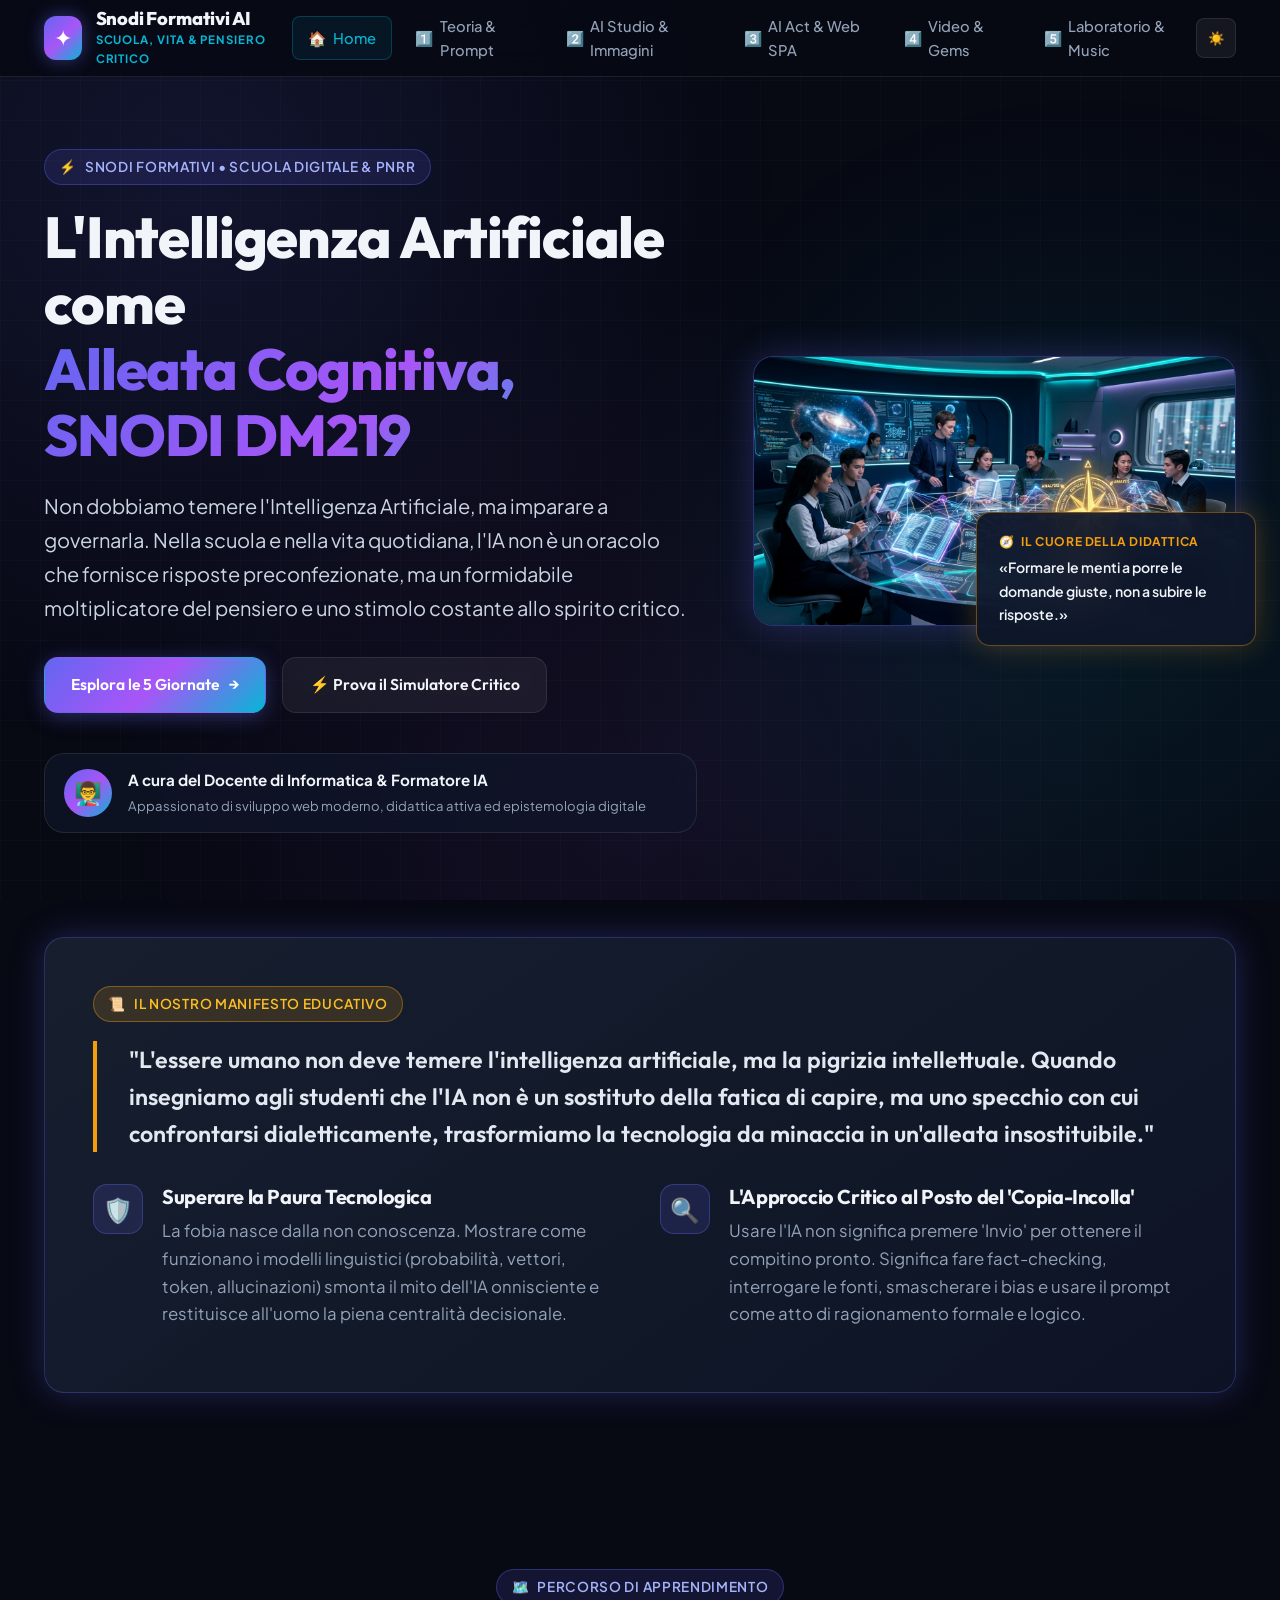
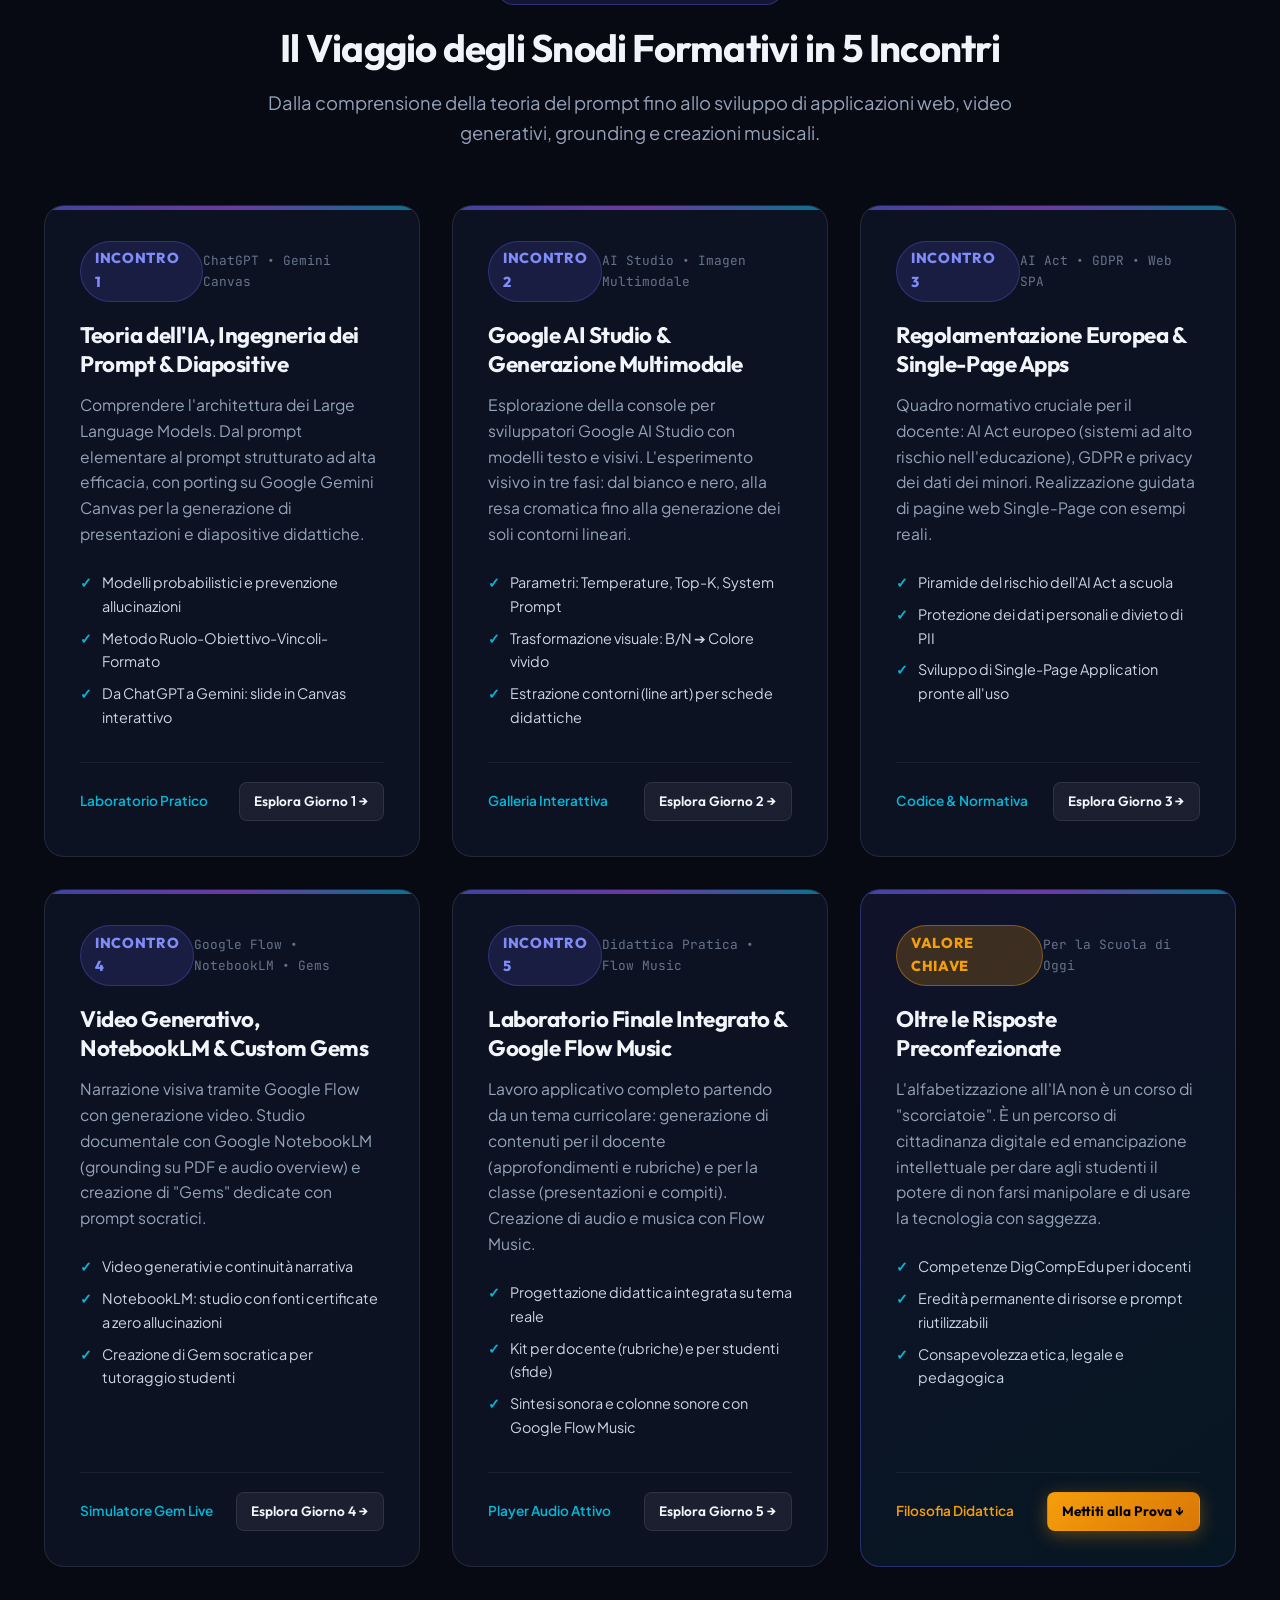
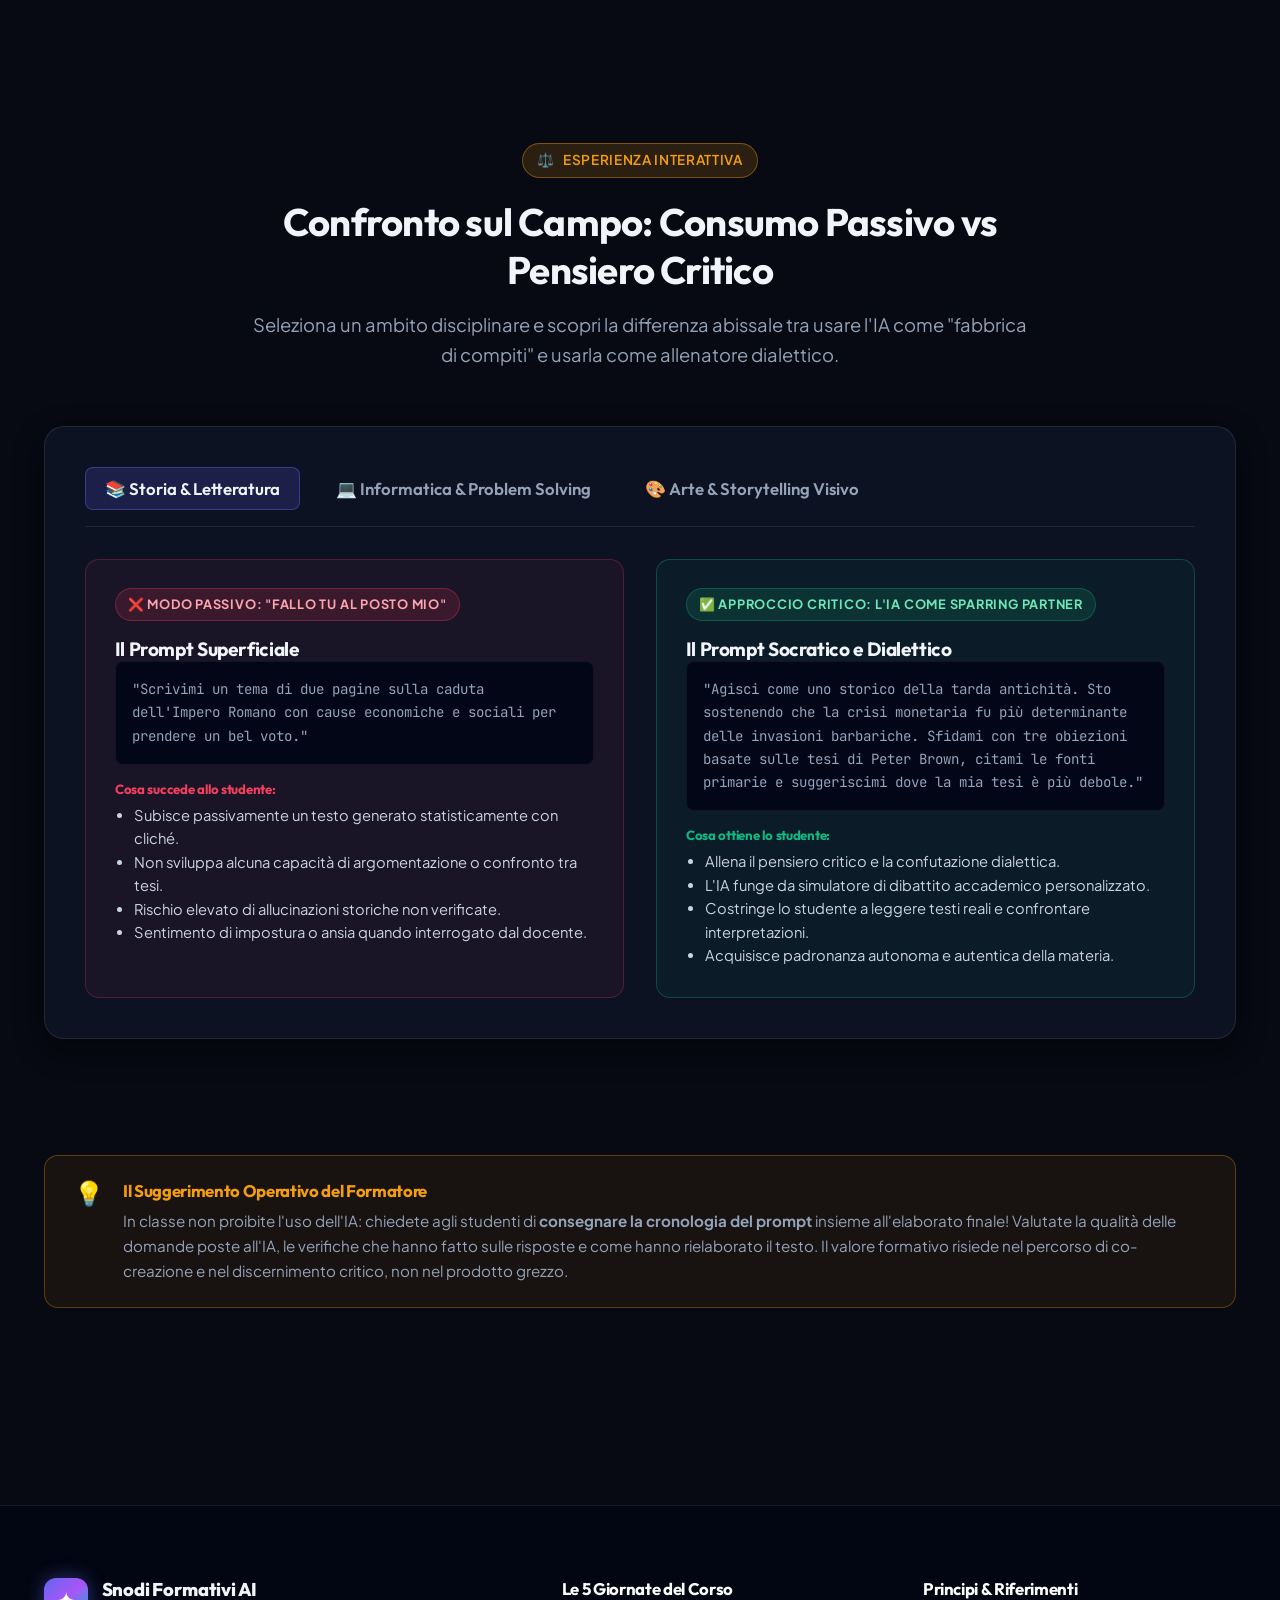
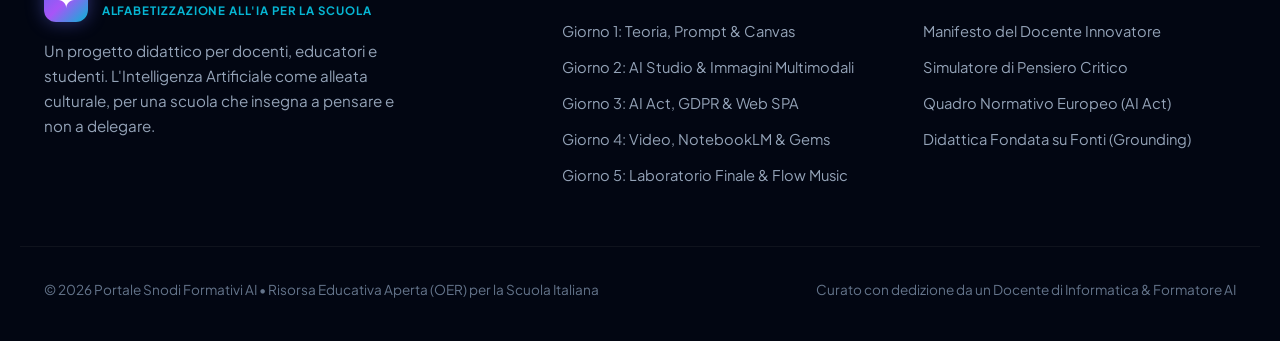
==== commit 91a9f127: "feat: update hero title to include SNODI DM219 reference in index.html" ====
--- a/index.html
+++ b/index.html
@@ -4,7 +4,7 @@
 <head>
   <meta charset="UTF-8">
   <meta name="viewport" content="width=device-width, initial-scale=1.0">
-  <title>Snodi Formativi DM219: Alfabetizzazione all'Intelligenza Artificiale | Scuola & Pensiero Critico</title>
+  <title>Snodi Formativi: Alfabetizzazione all'Intelligenza Artificiale | Scuola & Pensiero Critico</title>
   <meta name="description"
     content="Portale del corso di Snodi Formativi per l'alfabetizzazione all'Intelligenza Artificiale nella scuola e nella vita quotidiana. L'IA come alleata cognitiva e il valore del pensiero critico.">
   <meta name="keywords"
@@ -55,7 +55,7 @@
           <div class="highlight-badge">
             <span>⚡</span> Snodi Formativi • Scuola Digitale & PNRR
           </div>
-          <h1>L'Intelligenza Artificiale come <span class="text-gradient">Alleata Cognitiva</span></h1>
+          <h1>L'Intelligenza Artificiale come <span class="text-gradient">Alleata Cognitiva, SNODI DM219</span></h1>
           <p class="hero-lead">
             Non dobbiamo temere l'Intelligenza Artificiale, ma imparare a governarla. Nella scuola e nella vita
             quotidiana, l'IA non è un oracolo che fornisce risposte preconfezionate, ma un formidabile moltiplicatore
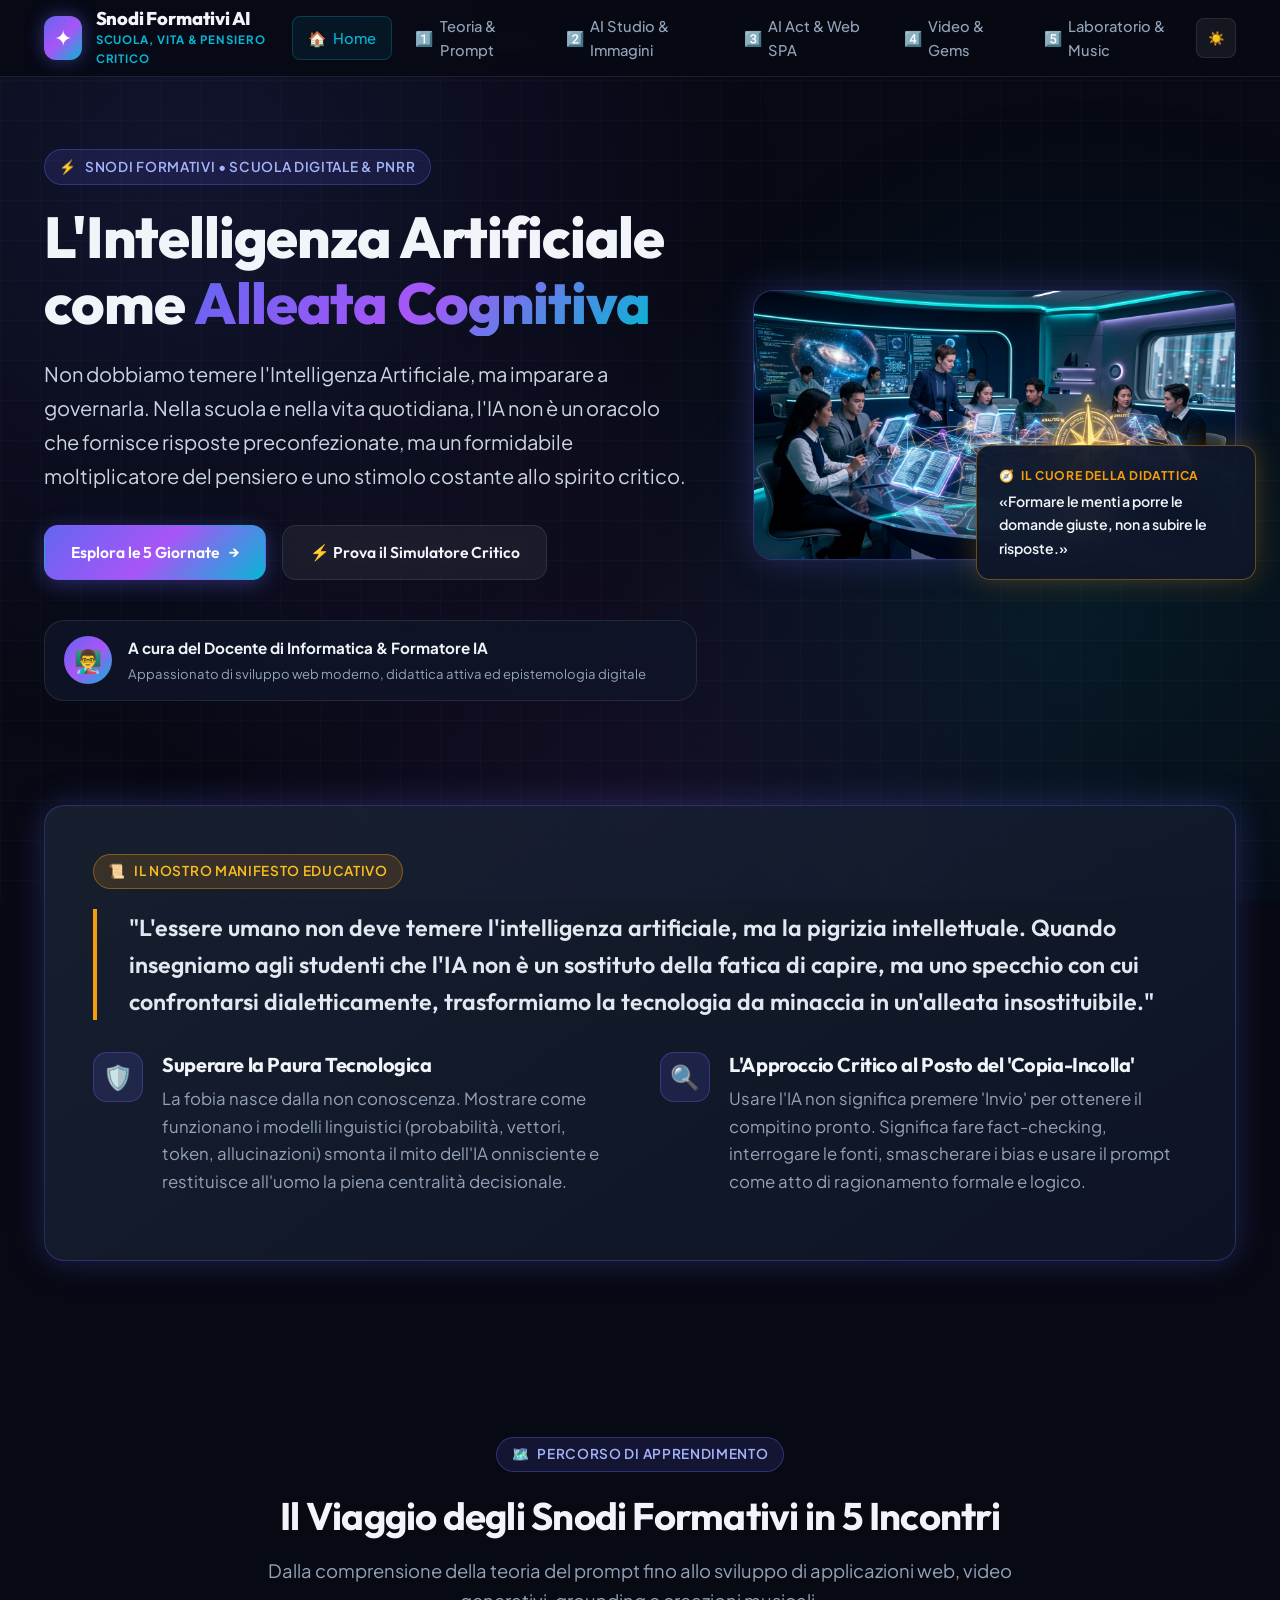
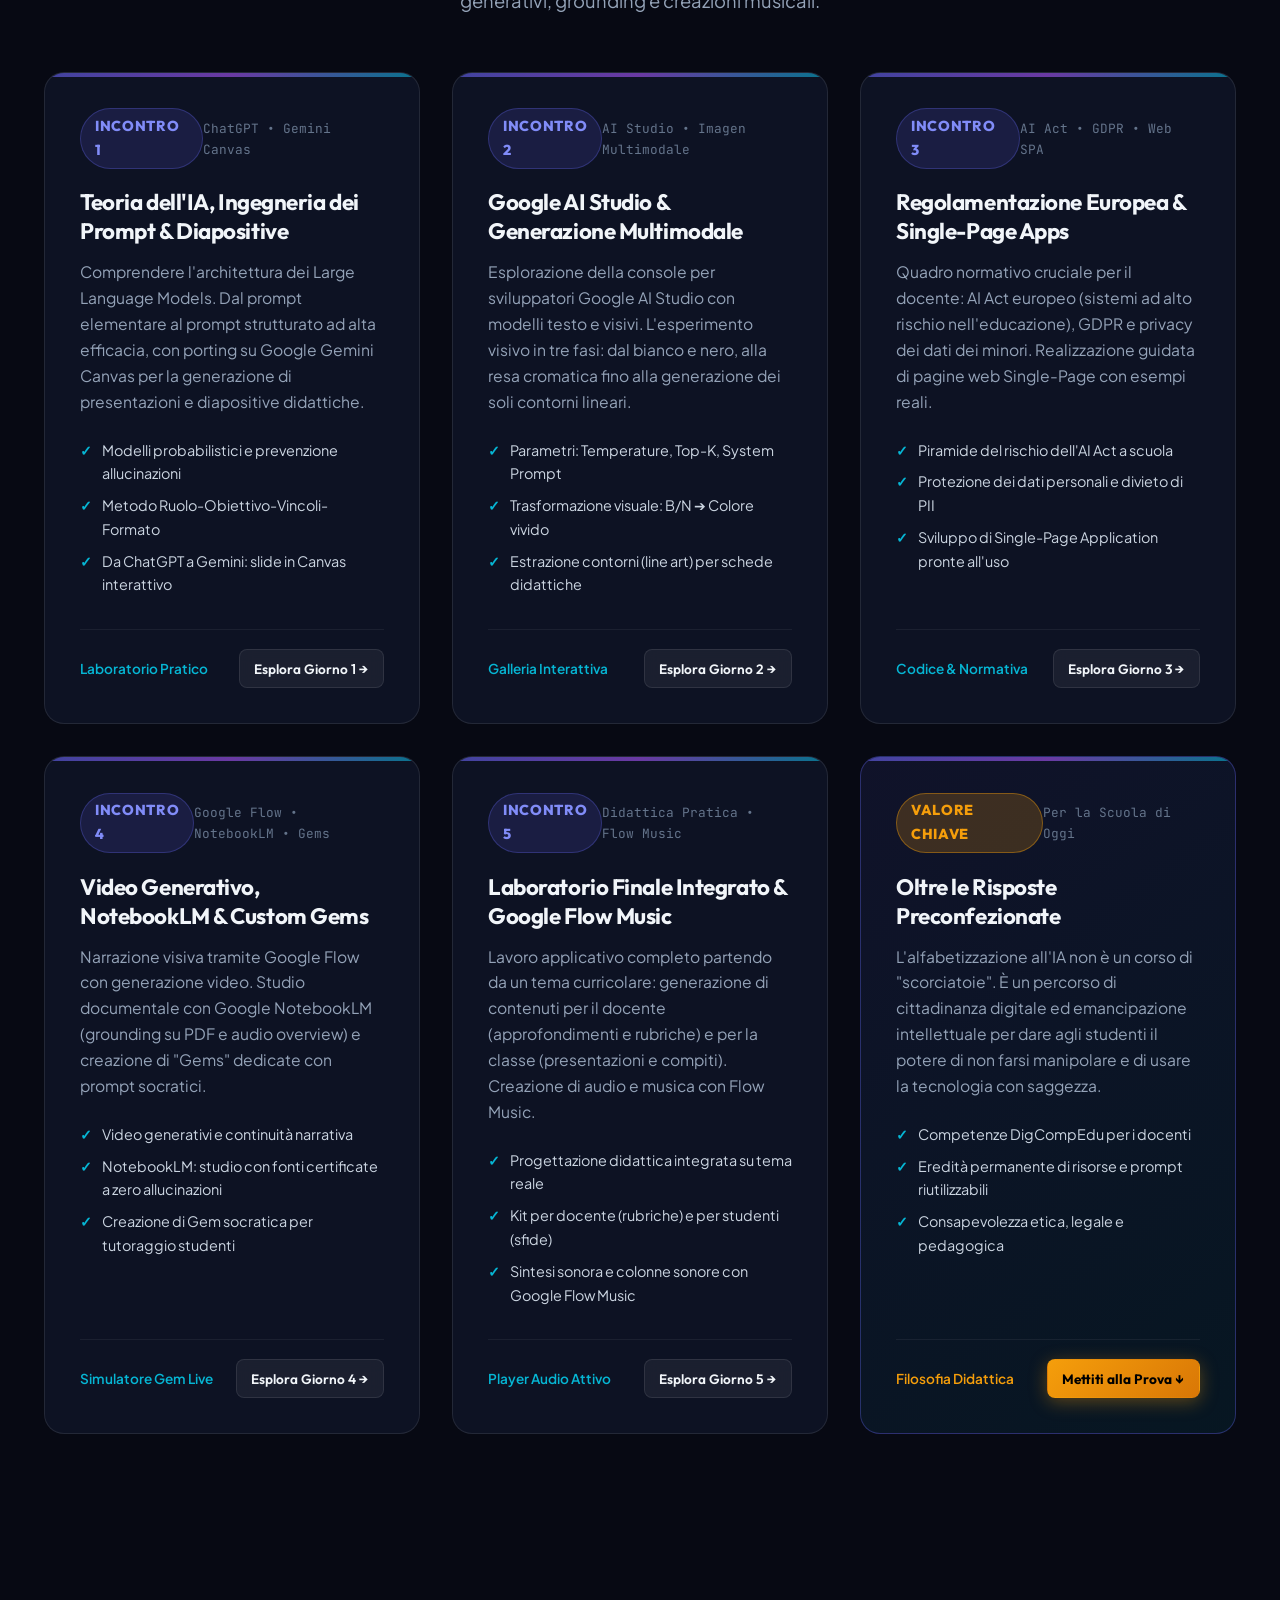
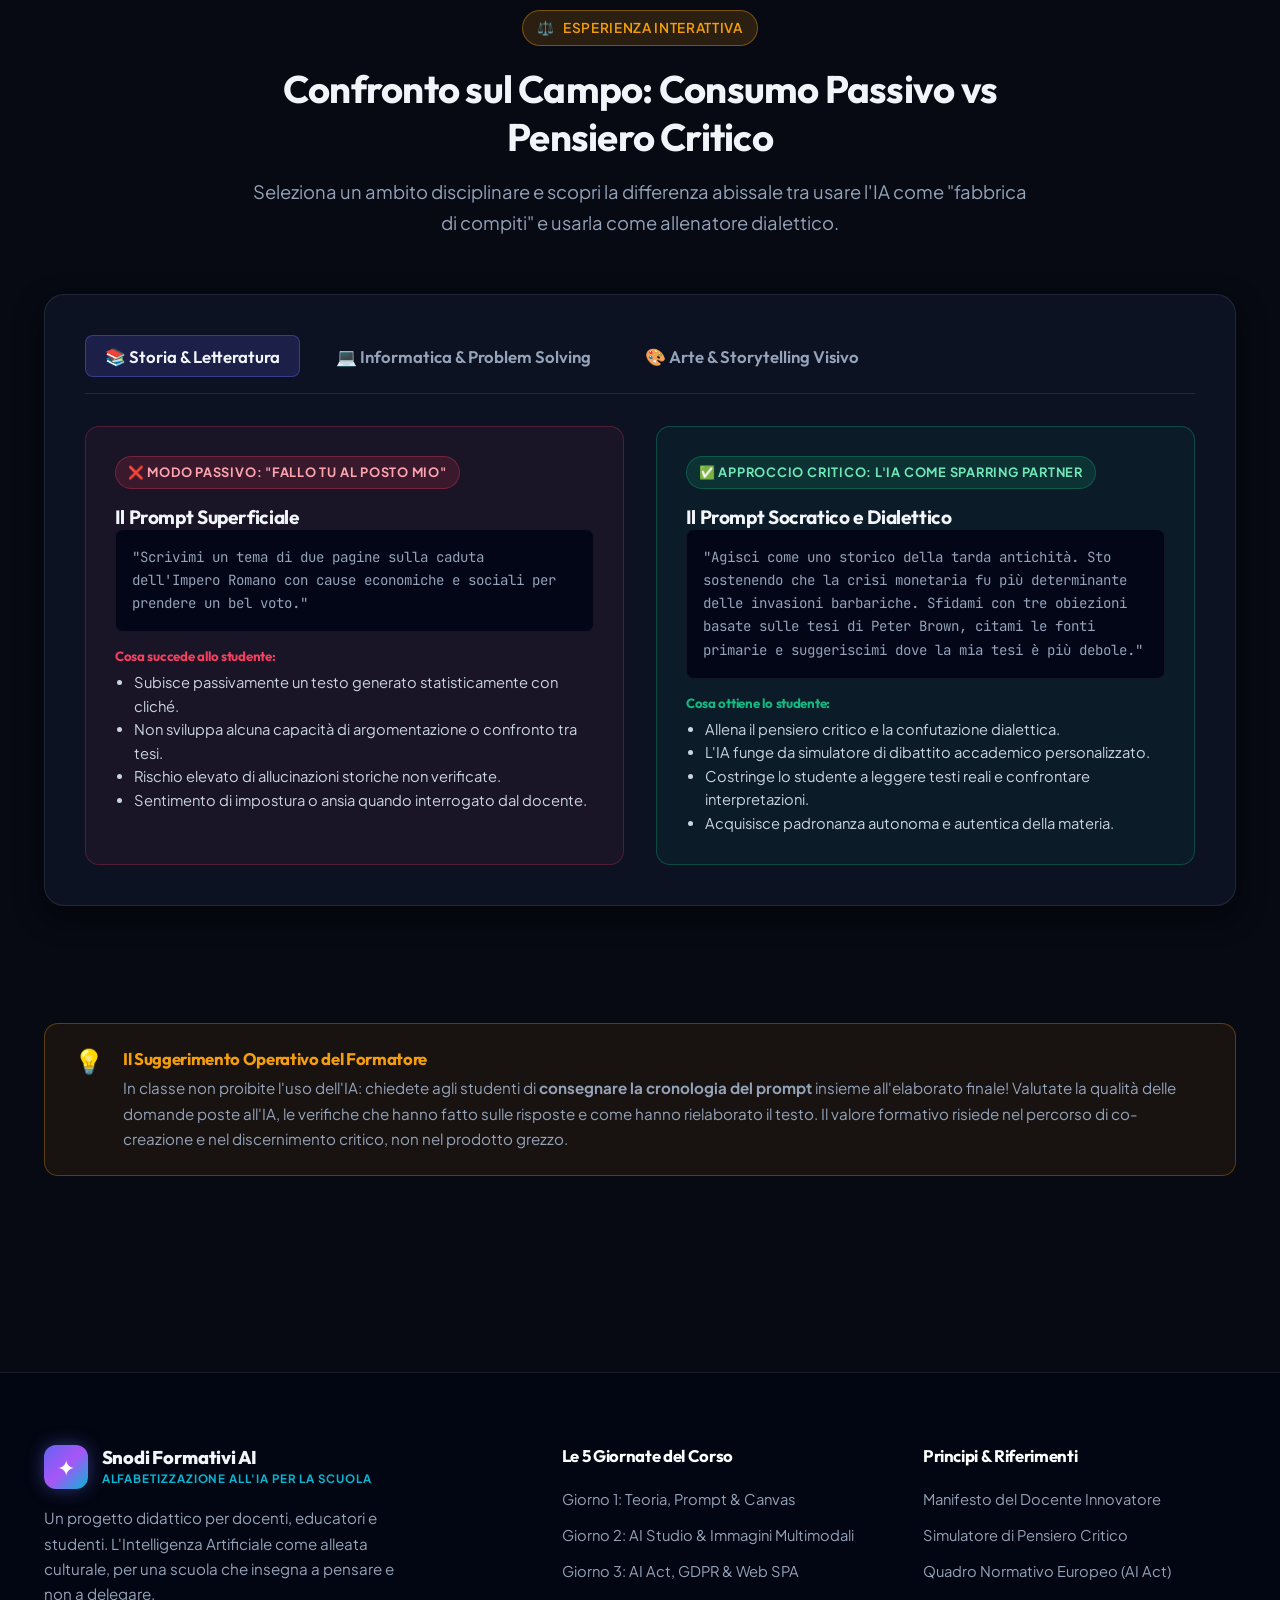
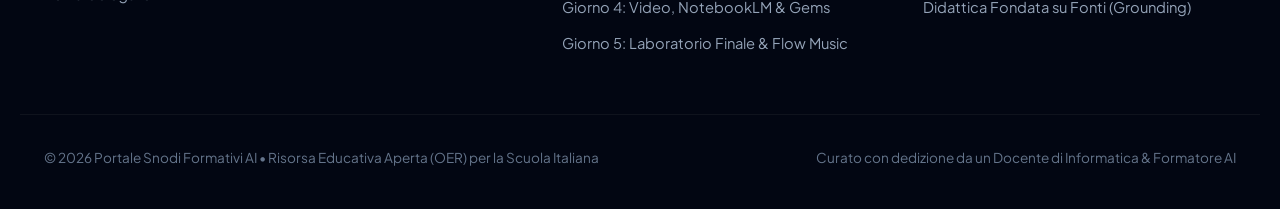
==== commit 4c63ab21: "feat: update course title and hero header with DM219 reference and formatting" ====
--- a/index.html
+++ b/index.html
@@ -4,7 +4,7 @@
 <head>
   <meta charset="UTF-8">
   <meta name="viewport" content="width=device-width, initial-scale=1.0">
-  <title>Snodi Formativi: Alfabetizzazione all'Intelligenza Artificiale | Scuola & Pensiero Critico</title>
+  <title>DM219 Snodi Formativi: Alfabetizzazione all'Intelligenza Artificiale | Scuola & Pensiero Critico</title>
   <meta name="description"
     content="Portale del corso di Snodi Formativi per l'alfabetizzazione all'Intelligenza Artificiale nella scuola e nella vita quotidiana. L'IA come alleata cognitiva e il valore del pensiero critico.">
   <meta name="keywords"
@@ -55,7 +55,7 @@
           <div class="highlight-badge">
             <span>⚡</span> Snodi Formativi • Scuola Digitale & PNRR
           </div>
-          <h1>L'Intelligenza Artificiale come <span class="text-gradient">Alleata Cognitiva, SNODI DM219</span></h1>
+          <h1>L'Intelligenza Artificiale come <span class="text-gradient">Alleata Cognitiva</span></h1>
           <p class="hero-lead">
             Non dobbiamo temere l'Intelligenza Artificiale, ma imparare a governarla. Nella scuola e nella vita
             quotidiana, l'IA non è un oracolo che fornisce risposte preconfezionate, ma un formidabile moltiplicatore
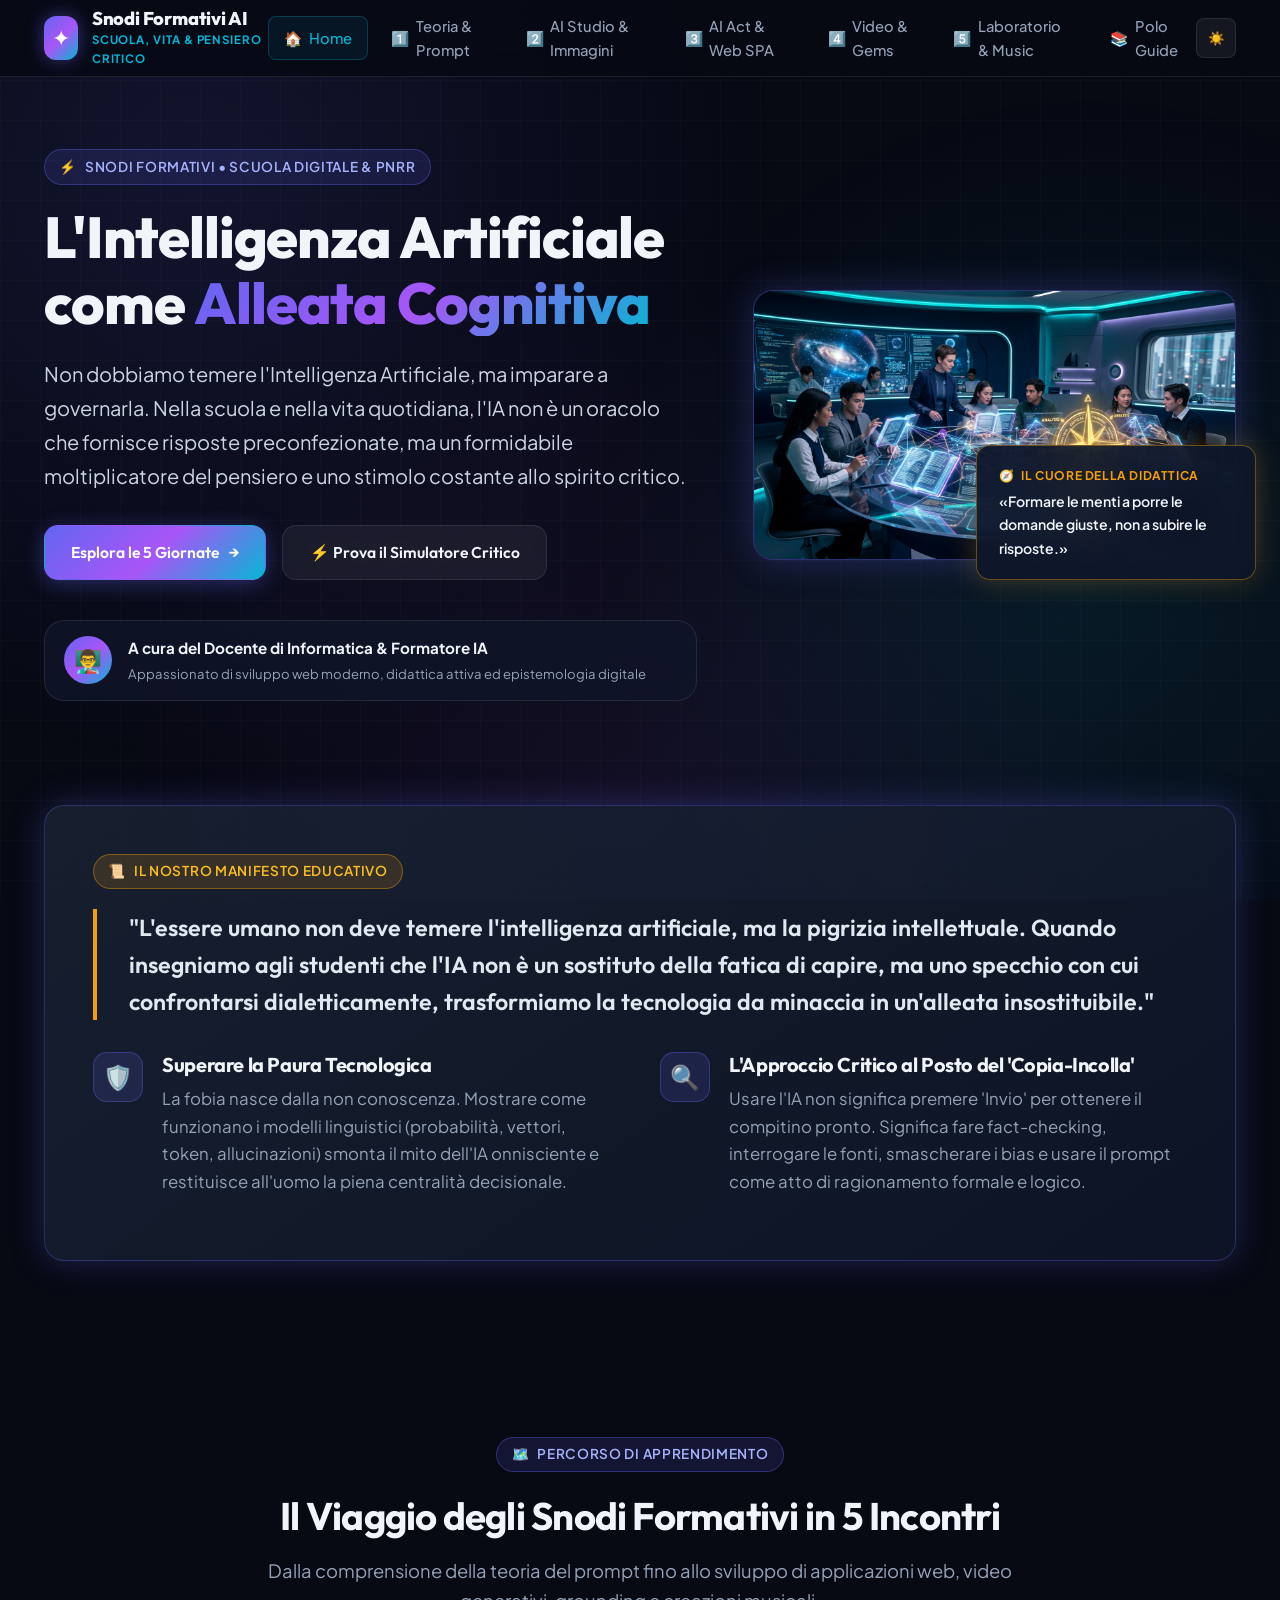
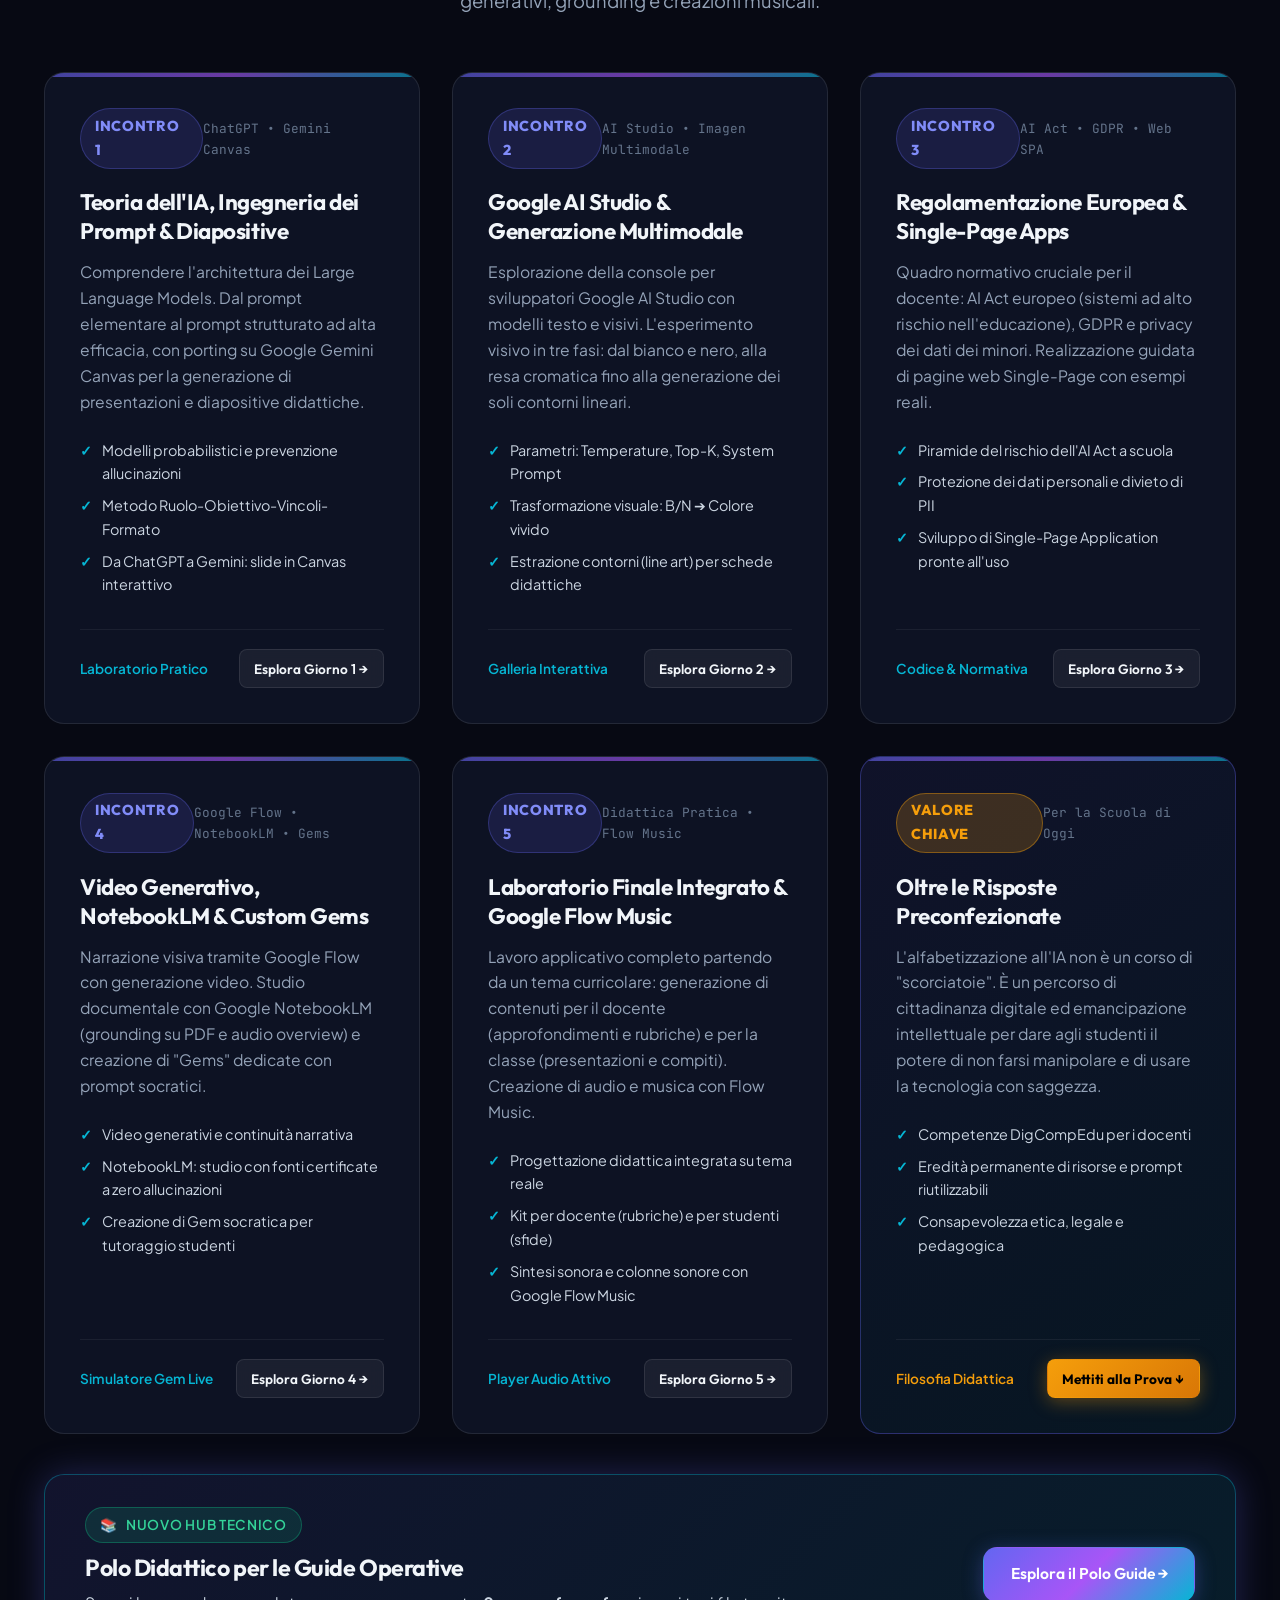
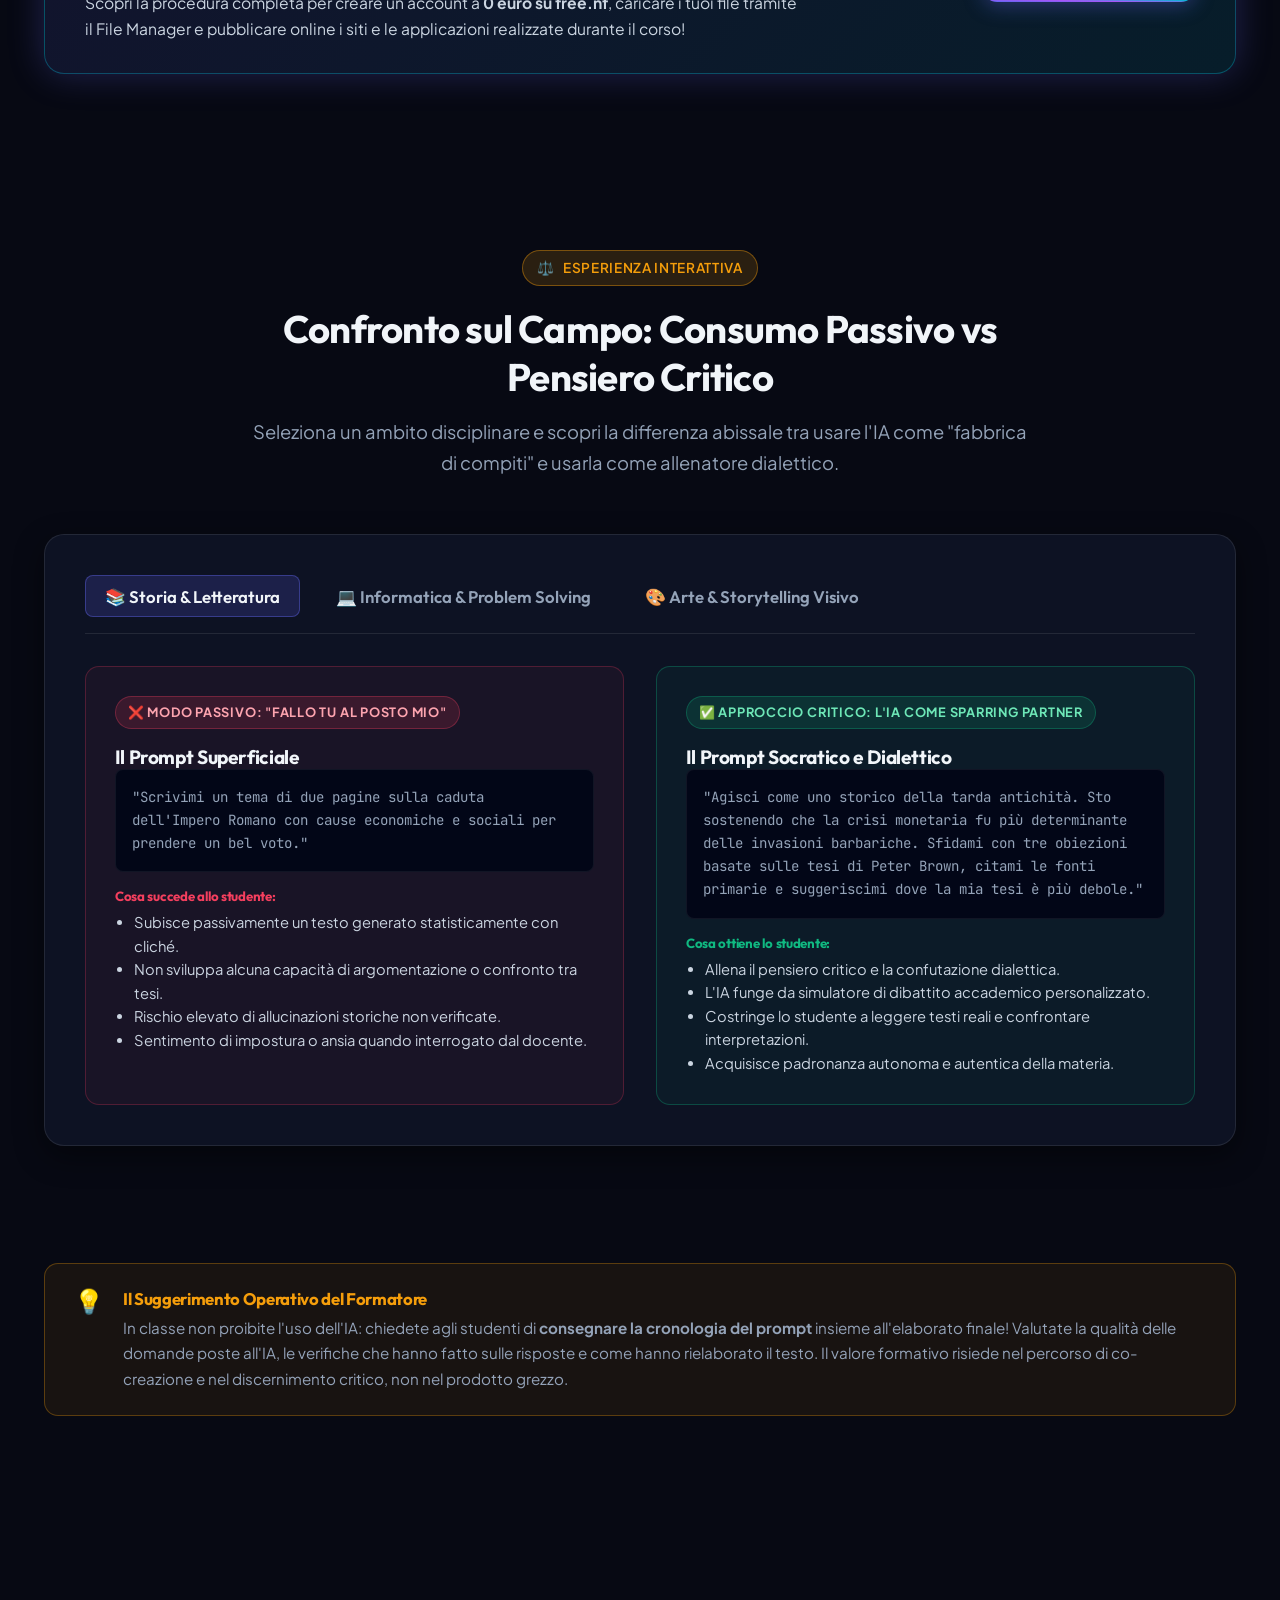
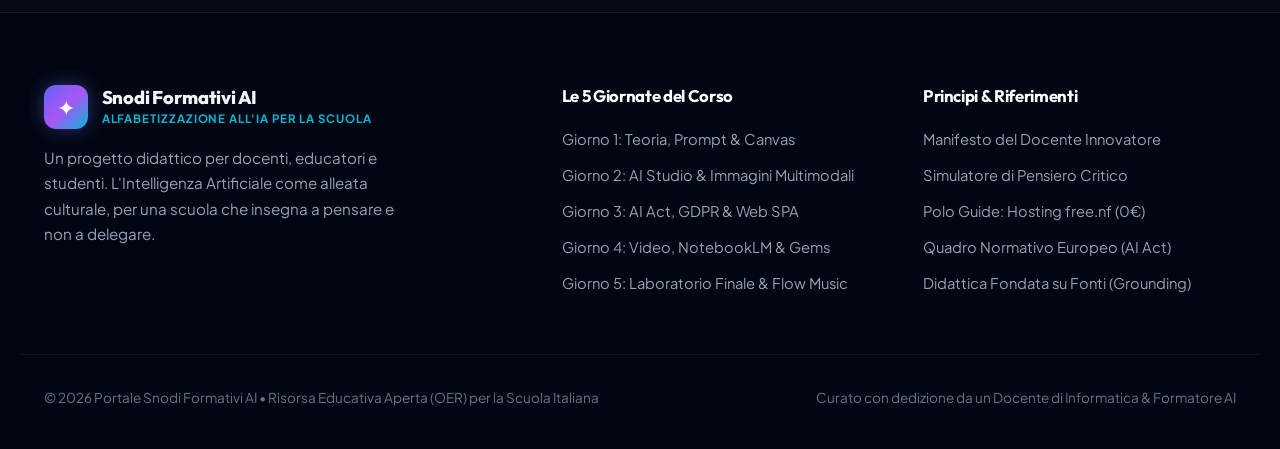
==== commit e0001278: "refactor: add comprehensive technical guide hub and free.nf hosting documentation page" ====
--- a/index.html
+++ b/index.html
@@ -4,7 +4,7 @@
 <head>
   <meta charset="UTF-8">
   <meta name="viewport" content="width=device-width, initial-scale=1.0">
-  <title>DM219 Snodi Formativi: Alfabetizzazione all'Intelligenza Artificiale | Scuola & Pensiero Critico</title>
+  <title>Snodi Formativi: Alfabetizzazione all'Intelligenza Artificiale | Scuola & Pensiero Critico</title>
   <meta name="description"
     content="Portale del corso di Snodi Formativi per l'alfabetizzazione all'Intelligenza Artificiale nella scuola e nella vita quotidiana. L'IA come alleata cognitiva e il valore del pensiero critico.">
   <meta name="keywords"
@@ -37,6 +37,7 @@
         <li class="nav-item"><a href="giornata-3.html"><span>3️⃣</span> AI Act & Web SPA</a></li>
         <li class="nav-item"><a href="giornata-4.html"><span>4️⃣</span> Video & Gems</a></li>
         <li class="nav-item"><a href="giornata-5.html"><span>5️⃣</span> Laboratorio & Music</a></li>
+        <li class="nav-item"><a href="guide.html"><span>📚</span> Polo Guide</a></li>
       </ul>
 
       <div class="nav-actions">
@@ -311,6 +312,22 @@
               <a href="#simulatorSection" class="btn btn-amber btn-sm">Mettiti alla Prova ↓</a>
             </div>
           </article>
+        </div>
+
+        <!-- BANNER POLO GUIDE -->
+        <div style="margin-top: 2.5rem; background: linear-gradient(135deg, rgba(99, 102, 241, 0.12) 0%, rgba(6, 182, 212, 0.12) 100%); border: 1px solid rgba(6, 182, 212, 0.35); border-radius: var(--radius-lg); padding: 2rem 2.5rem; display: flex; align-items: center; justify-content: space-between; flex-wrap: wrap; gap: 1.5rem; box-shadow: var(--shadow-glow);">
+          <div style="max-width: 720px;">
+            <div class="highlight-badge" style="background: rgba(16, 185, 129, 0.15); color: #34d399; border-color: rgba(16, 185, 129, 0.35); margin-bottom: 0.6rem;">
+              <span>📚</span> Nuovo Hub Tecnico
+            </div>
+            <h3 style="font-size: 1.45rem; margin-bottom: 0.5rem;">Polo Didattico per le Guide Operative</h3>
+            <p style="margin-bottom: 0; font-size: 0.98rem; color: var(--text-subtle);">
+              Scopri la procedura completa per creare un account a <strong>0 euro su free.nf</strong>, caricare i tuoi file tramite il File Manager e pubblicare online i siti e le applicazioni realizzate durante il corso!
+            </p>
+          </div>
+          <a href="guide.html" class="btn btn-primary" style="white-space: nowrap;">
+            <span>Esplora il Polo Guide →</span>
+          </a>
         </div>
       </div>
     </section>
@@ -502,6 +519,7 @@
         <ul class="footer-links">
           <li><a href="#manifestoSection">Manifesto del Docente Innovatore</a></li>
           <li><a href="#simulatorSection">Simulatore di Pensiero Critico</a></li>
+          <li><a href="guide.html">Polo Guide: Hosting free.nf (0€)</a></li>
           <li><a href="giornata-3.html#aiActSection">Quadro Normativo Europeo (AI Act)</a></li>
           <li><a href="giornata-4.html#notebooklmSection">Didattica Fondata su Fonti (Grounding)</a></li>
         </ul>
--- a/assets/css/style.css
+++ b/assets/css/style.css
@@ -2086,3 +2086,396 @@
 body.theme-light .day-pager-nav {
   border-top-color: rgba(0, 0, 0, 0.08);
 }
+
+/* ==========================================================================
+   POLO GUIDE & STEP-BY-STEP TUTORIALS
+   ========================================================================== */
+
+/* Navbar responsive refinement for 7 items */
+@media (max-width: 1220px) and (min-width: 769px) {
+  .nav-links {
+    gap: 0.28rem;
+  }
+  .nav-item a {
+    padding: 0.45rem 0.65rem;
+    font-size: 0.85rem;
+  }
+}
+
+.guide-steps-container {
+  display: flex;
+  flex-direction: column;
+  gap: 1.5rem;
+  margin: 2rem 0;
+}
+
+.guide-step-card {
+  background: rgba(2, 6, 23, 0.55);
+  border: 1px solid var(--border-subtle);
+  border-left: 4px solid var(--accent-primary);
+  border-radius: var(--radius-md);
+  padding: 1.6rem 1.8rem;
+  transition: all var(--transition-fast);
+}
+
+.guide-step-card:hover {
+  border-color: var(--border-glow);
+  background: rgba(15, 23, 42, 0.7);
+  box-shadow: 0 4px 20px rgba(0, 0, 0, 0.35);
+}
+
+.guide-step-header {
+  display: flex;
+  align-items: center;
+  gap: 1.2rem;
+  margin-bottom: 1rem;
+}
+
+.guide-step-number {
+  width: 44px;
+  height: 44px;
+  min-width: 44px;
+  border-radius: 50%;
+  background: var(--gradient-brand);
+  color: #fff;
+  font-family: var(--font-heading);
+  font-weight: 800;
+  font-size: 1.25rem;
+  display: flex;
+  align-items: center;
+  justify-content: center;
+  box-shadow: 0 0 15px rgba(99, 102, 241, 0.4);
+}
+
+.guide-step-title-wrap {
+  display: flex;
+  flex-direction: column;
+}
+
+.guide-step-tag {
+  font-size: 0.75rem;
+  text-transform: uppercase;
+  font-family: var(--font-mono);
+  letter-spacing: 0.08em;
+  color: var(--accent-secondary);
+  font-weight: 600;
+  margin-bottom: 0.2rem;
+}
+
+.guide-step-title {
+  font-size: 1.25rem;
+  font-weight: 700;
+  color: var(--text-main);
+  margin: 0;
+}
+
+.guide-step-body {
+  padding-left: 4rem;
+  color: var(--text-subtle);
+  font-size: 1rem;
+  line-height: 1.7;
+}
+
+@media (max-width: 640px) {
+  .guide-step-body {
+    padding-left: 0;
+    margin-top: 1rem;
+  }
+}
+
+.guide-step-body ul,
+.guide-step-body ol {
+  margin: 0.8rem 0 0.8rem 1.4rem;
+}
+
+.guide-step-body li {
+  margin-bottom: 0.5rem;
+}
+
+/* UI Elements Simulation Pills */
+.guide-ui-btn {
+  display: inline-flex;
+  align-items: center;
+  gap: 0.4rem;
+  padding: 0.35rem 0.85rem;
+  border-radius: var(--radius-sm);
+  background: rgba(255, 255, 255, 0.1);
+  border: 1px solid rgba(255, 255, 255, 0.22);
+  color: #ffffff;
+  font-family: var(--font-heading);
+  font-size: 0.9rem;
+  font-weight: 700;
+  box-shadow: 0 2px 6px rgba(0, 0, 0, 0.25);
+  vertical-align: middle;
+}
+
+.guide-ui-btn-accent {
+  background: linear-gradient(135deg, #6366f1 0%, #a855f7 100%);
+  border-color: rgba(99, 102, 241, 0.5);
+}
+
+.guide-ui-btn-blue {
+  background: linear-gradient(135deg, #0284c7 0%, #06b6d4 100%);
+  border-color: rgba(6, 182, 212, 0.5);
+}
+
+.guide-ui-btn-green {
+  background: linear-gradient(135deg, #10b981 0%, #059669 100%);
+  border-color: rgba(16, 185, 129, 0.6);
+  color: #ffffff;
+  box-shadow: 0 0 15px rgba(16, 185, 129, 0.4);
+}
+
+.guide-ui-pill {
+  display: inline-block;
+  padding: 0.2rem 0.6rem;
+  background: rgba(99, 102, 241, 0.15);
+  border: 1px solid rgba(99, 102, 241, 0.4);
+  border-radius: var(--radius-sm);
+  color: #c7d2fe;
+  font-family: var(--font-mono);
+  font-size: 0.85rem;
+  font-weight: 600;
+}
+
+/* Figure / Screenshot Component */
+.guide-figure {
+  background: rgba(15, 23, 42, 0.6);
+  border: 1px solid var(--border-subtle);
+  border-radius: var(--radius-lg);
+  overflow: hidden;
+  box-shadow: var(--shadow-md);
+  transition: all var(--transition-fast);
+}
+
+.guide-figure:hover {
+  border-color: var(--border-glow);
+  box-shadow: var(--shadow-glow);
+}
+
+.guide-figure-inner {
+  overflow: hidden;
+  position: relative;
+}
+
+.guide-figure-inner img {
+  display: block;
+  width: 100%;
+  height: auto;
+  transition: transform 0.4s ease;
+}
+
+.guide-figure-inner:hover img {
+  transform: scale(1.015);
+}
+
+.guide-figure-caption {
+  padding: 1rem 1.4rem;
+  background: rgba(2, 6, 23, 0.8);
+  border-top: 1px solid var(--border-subtle);
+  font-size: 0.92rem;
+  color: var(--text-subtle);
+  display: flex;
+  align-items: center;
+  gap: 0.6rem;
+  line-height: 1.5;
+}
+
+.caption-icon {
+  font-size: 1.2rem;
+}
+
+/* URL Builder Simulator */
+.guide-url-builder-box {
+  background: rgba(2, 6, 23, 0.5);
+  border: 1px solid var(--border-subtle);
+  border-radius: var(--radius-md);
+  padding: 1.8rem;
+}
+
+.url-builder-form-grid {
+  display: grid;
+  grid-template-columns: 1fr 1fr;
+  gap: 1.5rem;
+}
+
+@media (max-width: 768px) {
+  .url-builder-form-grid {
+    grid-template-columns: 1fr;
+  }
+}
+
+/* Interactive Checklist */
+.interactive-checklist-group {
+  display: flex;
+  flex-direction: column;
+  gap: 0.8rem;
+}
+
+.checklist-item-label {
+  display: flex;
+  align-items: flex-start;
+  gap: 0.9rem;
+  padding: 0.9rem 1.2rem;
+  background: rgba(2, 6, 23, 0.45);
+  border: 1px solid var(--border-subtle);
+  border-radius: var(--radius-sm);
+  cursor: pointer;
+  transition: all var(--transition-fast);
+  user-select: none;
+}
+
+.checklist-item-label:hover {
+  background: rgba(15, 23, 42, 0.7);
+  border-color: rgba(99, 102, 241, 0.3);
+}
+
+.checklist-item-label input[type="checkbox"] {
+  position: absolute;
+  opacity: 0;
+  width: 0;
+  height: 0;
+}
+
+.custom-chk-box {
+  width: 22px;
+  height: 22px;
+  min-width: 22px;
+  border-radius: 6px;
+  border: 2px solid var(--text-muted);
+  display: flex;
+  align-items: center;
+  justify-content: center;
+  margin-top: 2px;
+  transition: all var(--transition-fast);
+  background: rgba(255, 255, 255, 0.05);
+}
+
+.checklist-item-label input[type="checkbox"]:checked ~ .custom-chk-box {
+  background: var(--accent-emerald);
+  border-color: var(--accent-emerald);
+}
+
+.checklist-item-label input[type="checkbox"]:checked ~ .custom-chk-box::after {
+  content: "✓";
+  color: #fff;
+  font-weight: 800;
+  font-size: 0.85rem;
+}
+
+.checklist-item-label input[type="checkbox"]:checked ~ .chk-text {
+  color: var(--text-muted);
+  text-decoration: line-through;
+}
+
+.chk-text {
+  font-size: 0.95rem;
+  color: var(--text-main);
+  line-height: 1.5;
+}
+
+/* Light Theme Styling for Guide Page */
+body.theme-light .guide-step-card {
+  background: #ffffff;
+  border: 1px solid rgba(0, 0, 0, 0.09);
+  border-left: 4px solid var(--accent-primary);
+  box-shadow: 0 2px 10px rgba(0, 0, 0, 0.03);
+}
+
+body.theme-light .guide-step-card:hover {
+  background: #ffffff;
+  border-color: rgba(99, 102, 241, 0.4);
+  box-shadow: 0 6px 20px rgba(0, 0, 0, 0.07);
+}
+
+body.theme-light .guide-step-title {
+  color: #0f172a;
+}
+
+body.theme-light .guide-step-body {
+  color: #334155;
+}
+
+body.theme-light .guide-ui-btn {
+  background: #0f172a;
+  color: #ffffff;
+  border-color: #334155;
+}
+
+body.theme-light .guide-ui-btn-green {
+  background: #059669;
+  color: #ffffff;
+  border-color: #047857;
+}
+
+body.theme-light .guide-ui-btn-blue {
+  background: #0284c7;
+  color: #ffffff;
+  border-color: #0369a1;
+}
+
+body.theme-light .guide-ui-pill {
+  background: rgba(99, 102, 241, 0.1);
+  border-color: rgba(99, 102, 241, 0.3);
+  color: #4338ca;
+}
+
+body.theme-light .guide-figure {
+  background: #ffffff;
+  border: 1px solid rgba(0, 0, 0, 0.1);
+  box-shadow: 0 4px 15px rgba(0, 0, 0, 0.06);
+}
+
+body.theme-light .guide-figure-caption {
+  background: #f8fafc;
+  border-top-color: rgba(0, 0, 0, 0.08);
+  color: #334155;
+}
+
+body.theme-light .guide-url-builder-box {
+  background: #f8fafc;
+  border-color: rgba(0, 0, 0, 0.08);
+}
+
+body.theme-light #urlBuilderSiteName,
+body.theme-light #urlBuilderExt,
+body.theme-light #urlBuilderFile {
+  background: #ffffff !important;
+  color: #0f172a !important;
+  border-color: #cbd5e1 !important;
+}
+
+body.theme-light .url-preview-card {
+  background: #ffffff !important;
+  border-color: rgba(99, 102, 241, 0.3) !important;
+  box-shadow: 0 4px 15px rgba(0, 0, 0, 0.04);
+}
+
+body.theme-light .url-result-box {
+  background: #f1f5f9 !important;
+  border-color: #e2e8f0 !important;
+}
+
+body.theme-light #urlPreviewOutput {
+  color: #0284c7 !important;
+}
+
+body.theme-light .checklist-item-label {
+  background: #ffffff;
+  border: 1px solid rgba(0, 0, 0, 0.08);
+}
+
+body.theme-light .checklist-item-label:hover {
+  background: #f8fafc;
+  border-color: rgba(99, 102, 241, 0.3);
+}
+
+body.theme-light .custom-chk-box {
+  border-color: #94a3b8;
+  background: #ffffff;
+}
+
+body.theme-light .chk-text {
+  color: #0f172a;
+}
+
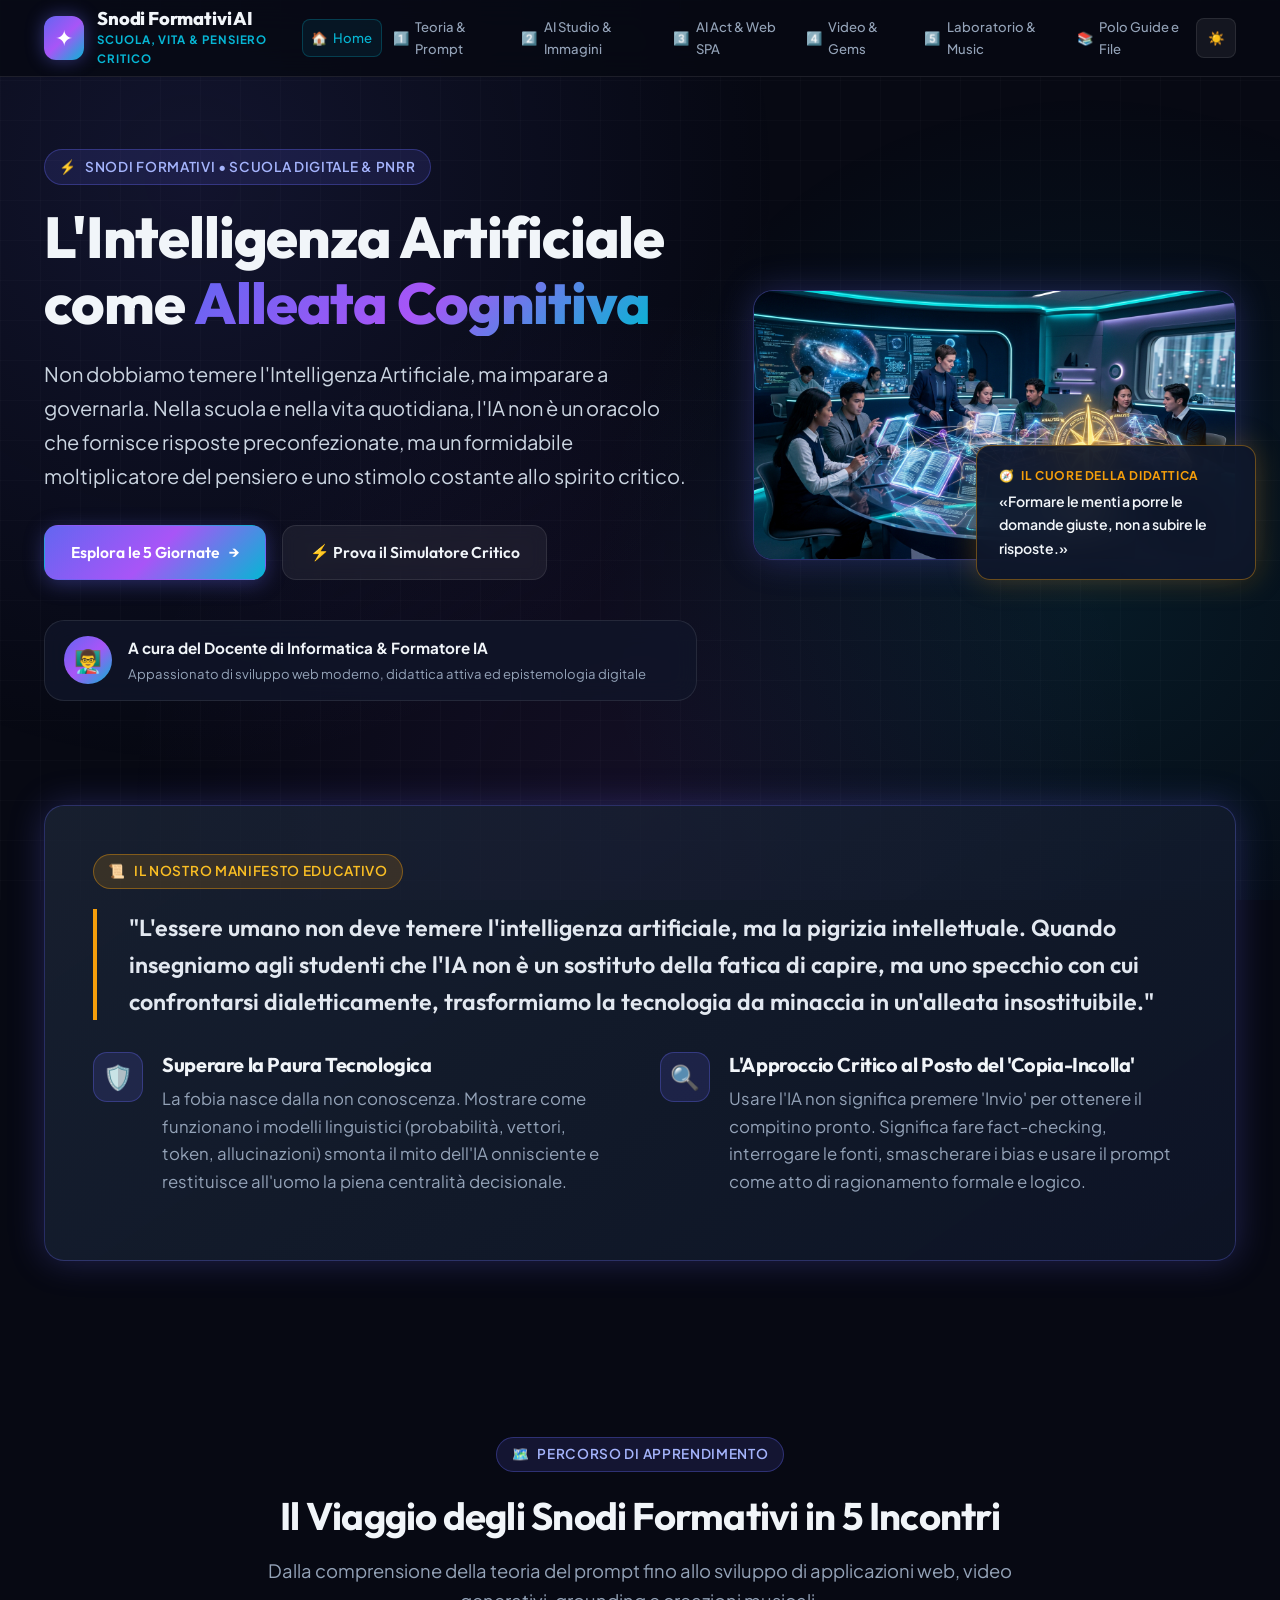
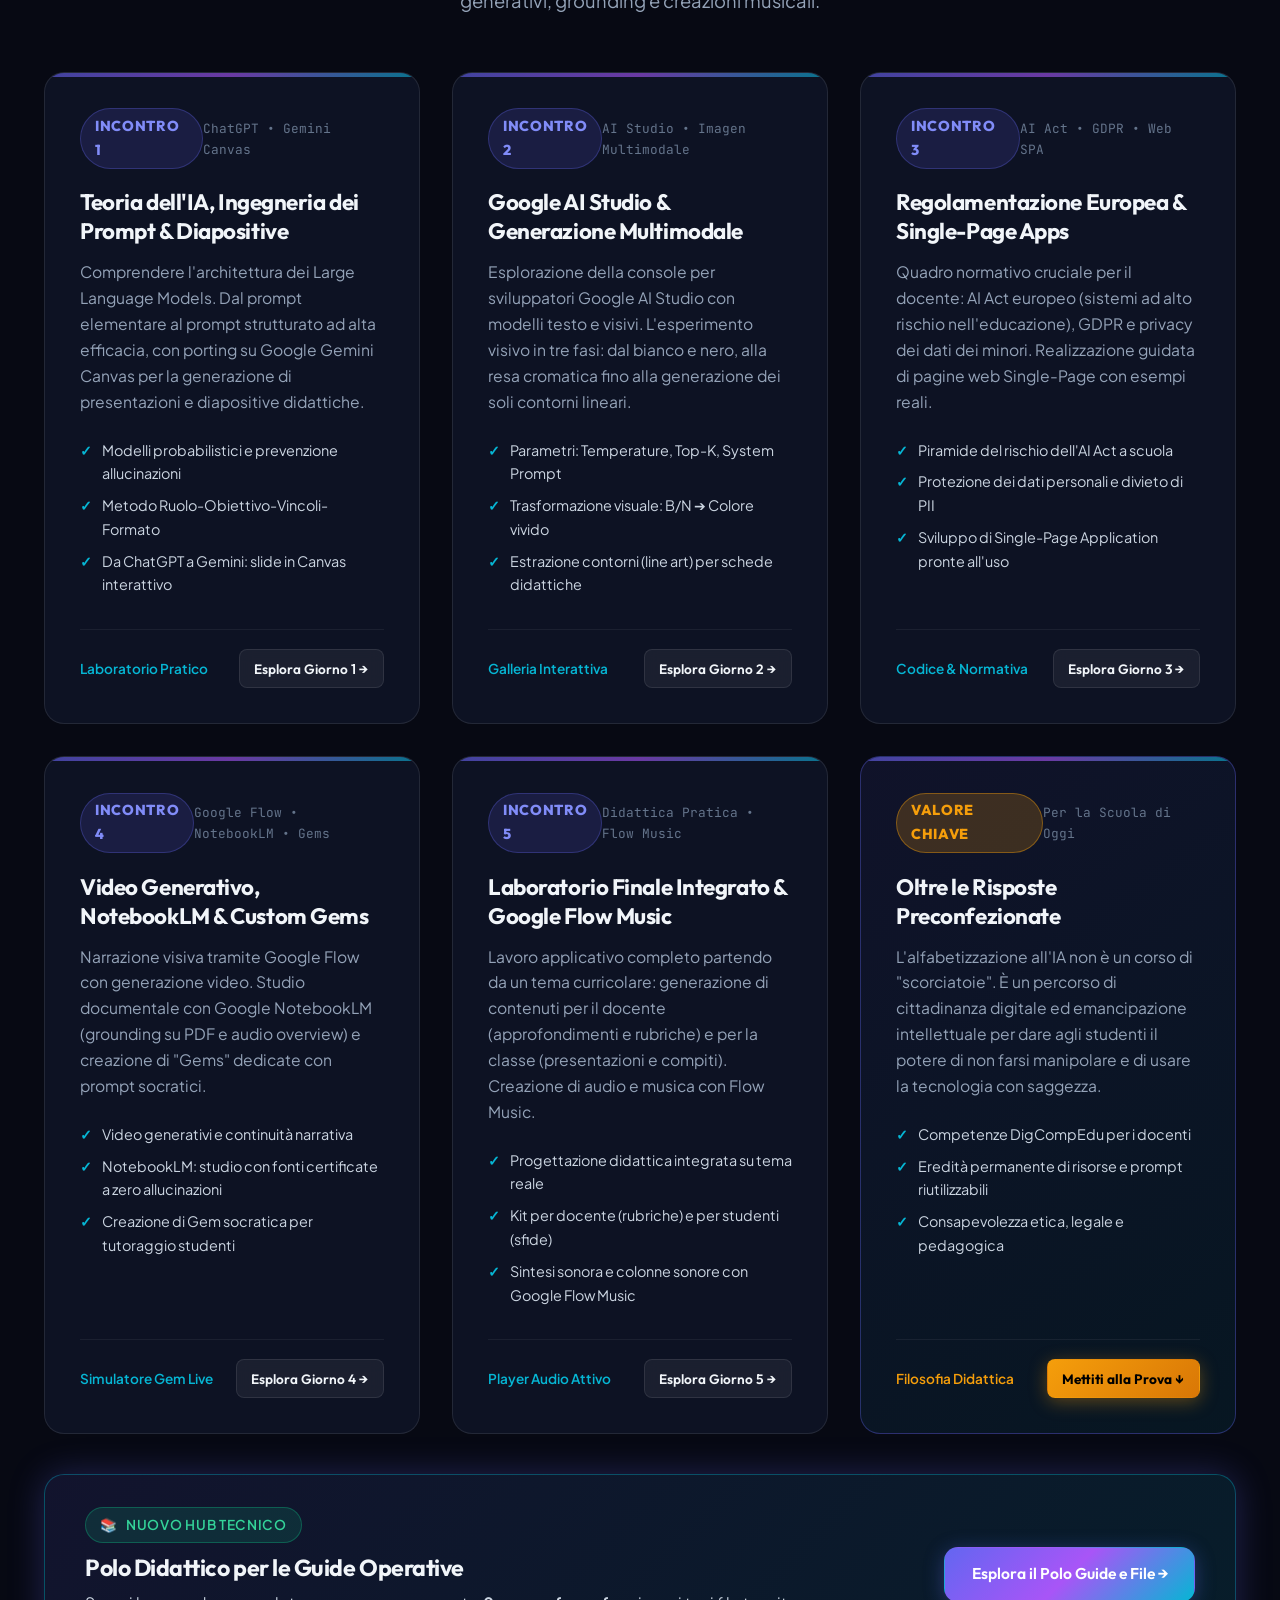
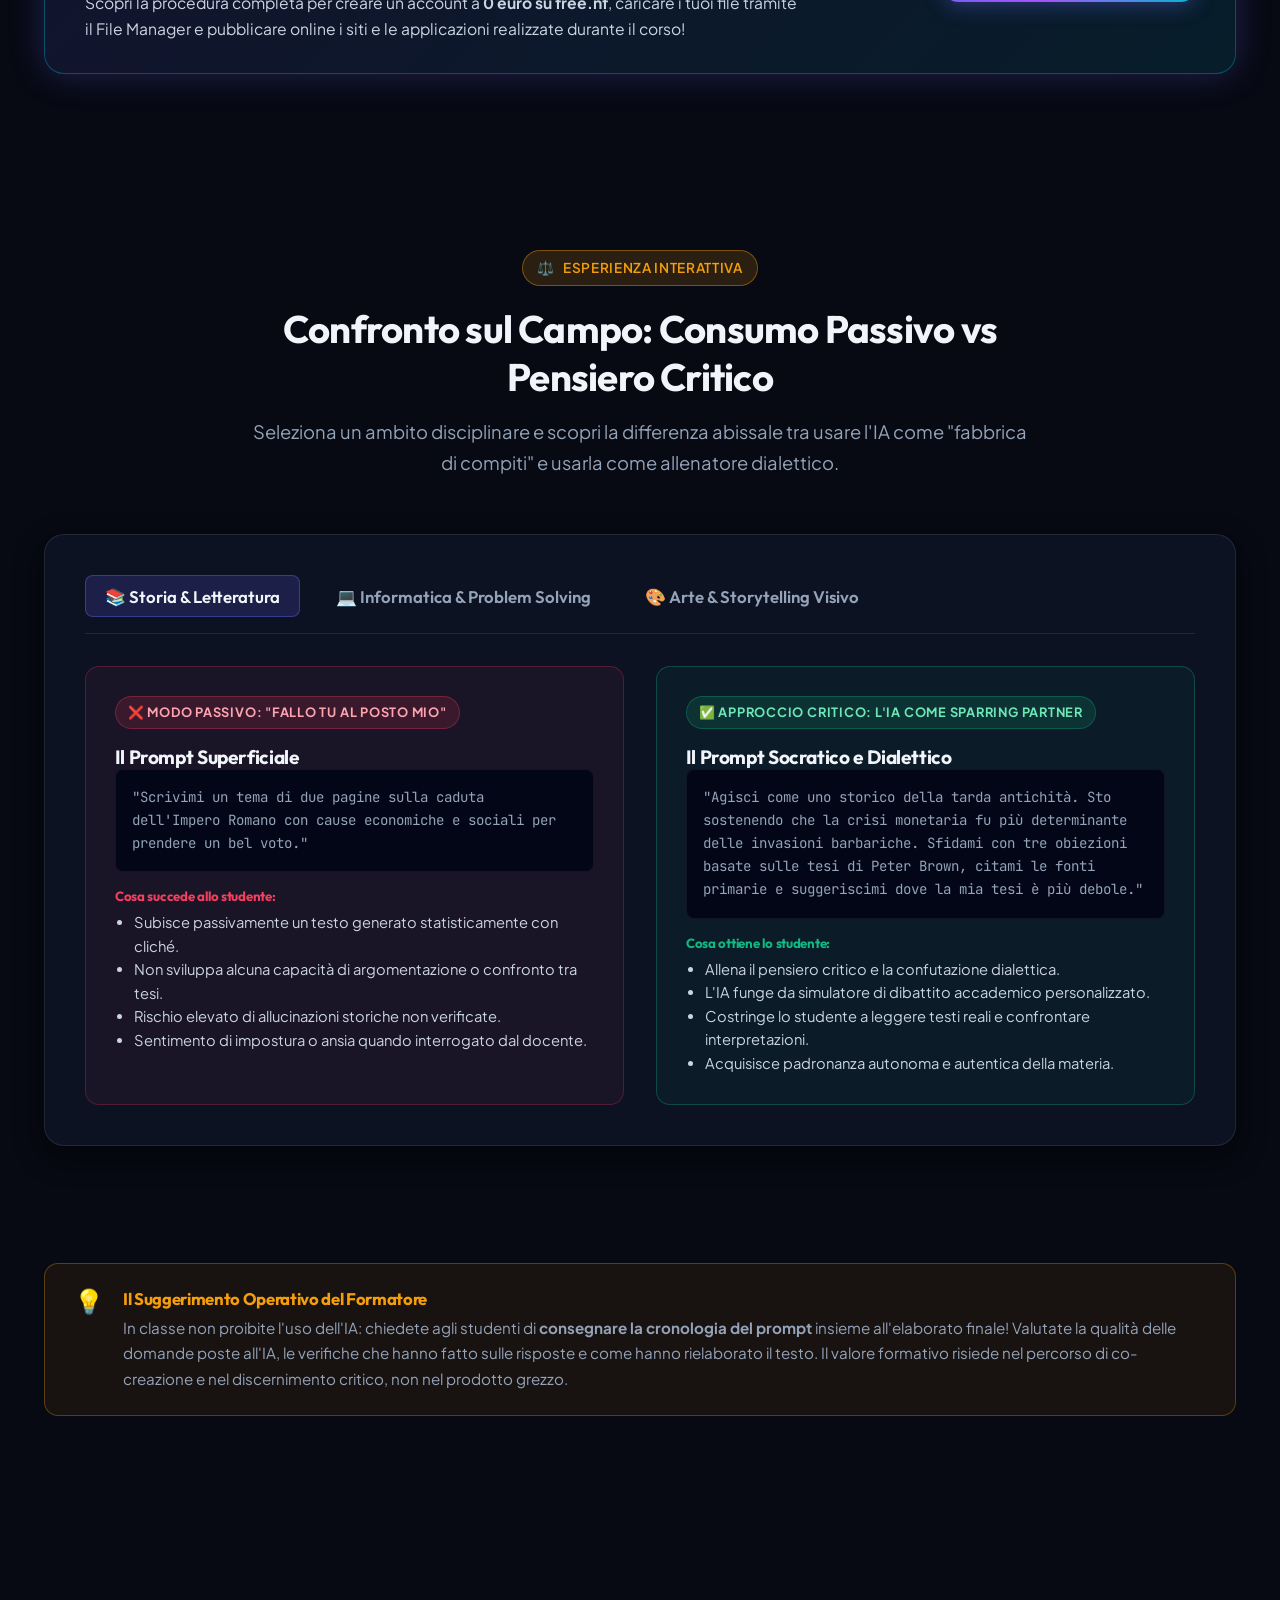
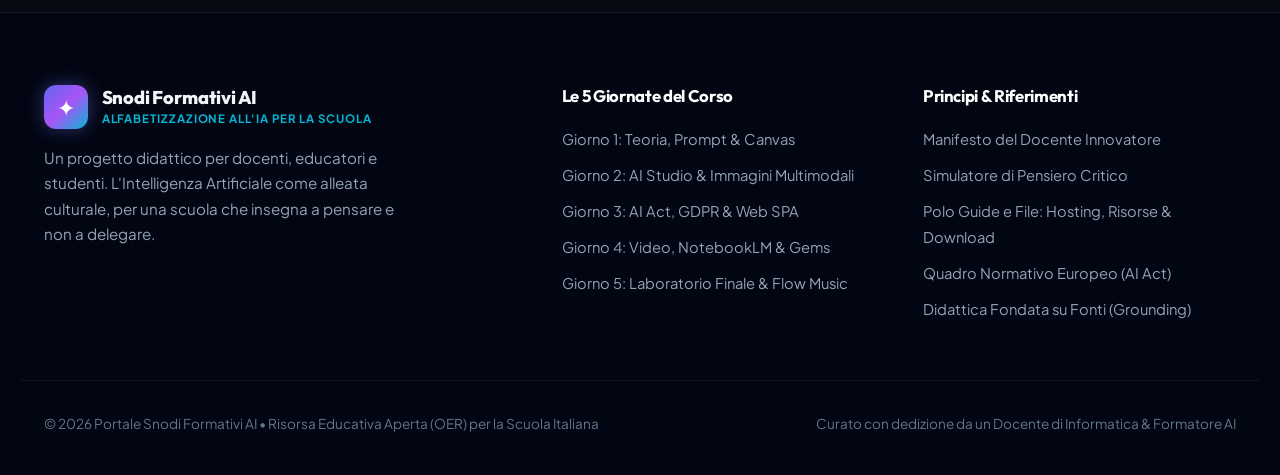
==== commit 9a387d79: "feat: rename navigation to Polo Guide e File, add password-protected upload (fpe775uaf) and file rep" ====
--- a/index.html
+++ b/index.html
@@ -37,7 +37,7 @@
         <li class="nav-item"><a href="giornata-3.html"><span>3️⃣</span> AI Act & Web SPA</a></li>
         <li class="nav-item"><a href="giornata-4.html"><span>4️⃣</span> Video & Gems</a></li>
         <li class="nav-item"><a href="giornata-5.html"><span>5️⃣</span> Laboratorio & Music</a></li>
-        <li class="nav-item"><a href="guide.html"><span>📚</span> Polo Guide</a></li>
+        <li class="nav-item"><a href="guide.html"><span>📚</span> Polo Guide e File</a></li>
       </ul>
 
       <div class="nav-actions">
@@ -326,7 +326,7 @@
             </p>
           </div>
           <a href="guide.html" class="btn btn-primary" style="white-space: nowrap;">
-            <span>Esplora il Polo Guide →</span>
+            <span>Esplora il Polo Guide e File →</span>
           </a>
         </div>
       </div>
@@ -519,7 +519,7 @@
         <ul class="footer-links">
           <li><a href="#manifestoSection">Manifesto del Docente Innovatore</a></li>
           <li><a href="#simulatorSection">Simulatore di Pensiero Critico</a></li>
-          <li><a href="guide.html">Polo Guide: Hosting free.nf (0€)</a></li>
+          <li><a href="guide.html">Polo Guide e File: Hosting, Risorse & Download</a></li>
           <li><a href="giornata-3.html#aiActSection">Quadro Normativo Europeo (AI Act)</a></li>
           <li><a href="giornata-4.html#notebooklmSection">Didattica Fondata su Fonti (Grounding)</a></li>
         </ul>
--- a/assets/css/style.css
+++ b/assets/css/style.css
@@ -2479,3 +2479,614 @@
   color: #0f172a;
 }
 
+/* ==========================================================================
+   POLO GUIDE E FILE: REPOSITORY & UPLOAD RISERVATO
+   ========================================================================== */
+
+@media (max-width: 1280px) and (min-width: 769px) {
+  .nav-links {
+    gap: 0.2rem !important;
+  }
+  .nav-item a {
+    padding: 0.45rem 0.52rem !important;
+    font-size: 0.82rem !important;
+  }
+}
+
+/* Repository Toolbar (Cerca e Filtri Categorie) */
+.file-toolbar {
+  display: flex;
+  flex-direction: column;
+  gap: 1.2rem;
+  margin-bottom: 2rem;
+  background: rgba(2, 6, 23, 0.5);
+  border: 1px solid var(--border-subtle);
+  border-radius: var(--radius-md);
+  padding: 1.2rem 1.5rem;
+}
+
+.file-search-row {
+  display: flex;
+  gap: 1rem;
+  align-items: center;
+  flex-wrap: wrap;
+}
+
+.file-search-input-wrap {
+  flex: 1;
+  min-width: 260px;
+  position: relative;
+}
+
+.file-search-input {
+  width: 100%;
+  padding: 0.75rem 1rem 0.75rem 2.6rem;
+  background: rgba(15, 23, 42, 0.7);
+  border: 1px solid var(--border-subtle);
+  border-radius: var(--radius-sm);
+  color: var(--text-main);
+  font-family: var(--font-body);
+  font-size: 0.95rem;
+  transition: all var(--transition-fast);
+}
+
+.file-search-input:focus {
+  outline: none;
+  border-color: var(--accent-secondary);
+  box-shadow: 0 0 15px rgba(6, 182, 212, 0.25);
+}
+
+.file-search-icon {
+  position: absolute;
+  left: 0.9rem;
+  top: 50%;
+  transform: translateY(-50%);
+  font-size: 1rem;
+  color: var(--text-dim);
+  pointer-events: none;
+}
+
+.file-filter-pills {
+  display: flex;
+  gap: 0.5rem;
+  flex-wrap: wrap;
+}
+
+.file-filter-btn {
+  background: rgba(255, 255, 255, 0.05);
+  border: 1px solid var(--border-subtle);
+  color: var(--text-muted);
+  padding: 0.4rem 0.85rem;
+  border-radius: var(--radius-full);
+  font-size: 0.85rem;
+  font-weight: 600;
+  cursor: pointer;
+  transition: all var(--transition-fast);
+  display: inline-flex;
+  align-items: center;
+  gap: 0.4rem;
+}
+
+.file-filter-btn:hover {
+  background: rgba(255, 255, 255, 0.1);
+  color: var(--text-main);
+  border-color: rgba(255, 255, 255, 0.2);
+}
+
+.file-filter-btn.active {
+  background: var(--gradient-brand);
+  color: #ffffff;
+  border-color: transparent;
+  box-shadow: 0 0 12px rgba(99, 102, 241, 0.35);
+}
+
+/* Griglia Cards File */
+.file-cards-grid {
+  display: grid;
+  grid-template-columns: repeat(auto-fill, minmax(330px, 1fr));
+  gap: 1.8rem;
+  margin-bottom: 2.5rem;
+}
+
+.file-card {
+  background: rgba(15, 23, 42, 0.7);
+  border: 1px solid var(--border-subtle);
+  border-radius: var(--radius-md);
+  padding: 1.6rem;
+  display: flex;
+  flex-direction: column;
+  justify-content: space-between;
+  transition: all var(--transition-smooth);
+  position: relative;
+  overflow: hidden;
+}
+
+.file-card:hover {
+  border-color: var(--border-glow);
+  transform: translateY(-4px);
+  box-shadow: var(--shadow-md);
+  background: rgba(24, 33, 64, 0.85);
+}
+
+.file-card-top {
+  display: flex;
+  align-items: flex-start;
+  gap: 1rem;
+  margin-bottom: 1rem;
+}
+
+.file-format-icon {
+  width: 48px;
+  height: 48px;
+  min-width: 48px;
+  border-radius: 12px;
+  display: flex;
+  align-items: center;
+  justify-content: center;
+  font-size: 1.5rem;
+  box-shadow: 0 4px 12px rgba(0, 0, 0, 0.3);
+}
+
+.icon-pdf { background: linear-gradient(135deg, #ef4444 0%, #b91c1c 100%); color: #fff; }
+.icon-word { background: linear-gradient(135deg, #2563eb 0%, #1d4ed8 100%); color: #fff; }
+.icon-excel { background: linear-gradient(135deg, #10b981 0%, #047857 100%); color: #fff; }
+.icon-ppt { background: linear-gradient(135deg, #f97316 0%, #c2410c 100%); color: #fff; }
+.icon-img { background: linear-gradient(135deg, #a855f7 0%, #7e22ce 100%); color: #fff; }
+.icon-code { background: linear-gradient(135deg, #06b6d4 0%, #0891b2 100%); color: #fff; }
+
+.file-card-header-info {
+  flex: 1;
+}
+
+.file-ext-badge {
+  display: inline-block;
+  font-family: var(--font-mono);
+  font-size: 0.72rem;
+  font-weight: 700;
+  text-transform: uppercase;
+  padding: 0.15rem 0.5rem;
+  border-radius: var(--radius-sm);
+  background: rgba(255, 255, 255, 0.08);
+  border: 1px solid var(--border-subtle);
+  color: var(--accent-secondary);
+  margin-bottom: 0.35rem;
+}
+
+.file-card-title {
+  font-size: 1.15rem;
+  font-weight: 700;
+  color: var(--text-main);
+  line-height: 1.35;
+  margin-bottom: 0.5rem;
+}
+
+.file-card-short-desc {
+  font-size: 0.92rem;
+  color: var(--text-subtle);
+  line-height: 1.55;
+  margin-bottom: 0.8rem;
+}
+
+.file-card-long-desc-drawer {
+  font-size: 0.88rem;
+  color: var(--text-muted);
+  line-height: 1.6;
+  background: rgba(2, 6, 23, 0.6);
+  border-radius: var(--radius-sm);
+  padding: 0.8rem 1rem;
+  margin-bottom: 1rem;
+  border-left: 3px solid var(--accent-secondary);
+  display: none;
+}
+
+.file-card-long-desc-drawer.open {
+  display: block;
+}
+
+.btn-toggle-desc {
+  background: none;
+  border: none;
+  color: var(--accent-secondary);
+  font-size: 0.82rem;
+  font-weight: 600;
+  cursor: pointer;
+  padding: 0;
+  margin-bottom: 1rem;
+  display: inline-flex;
+  align-items: center;
+  gap: 0.3rem;
+}
+
+.btn-toggle-desc:hover {
+  text-decoration: underline;
+  color: #38bdf8;
+}
+
+.file-card-meta {
+  display: flex;
+  justify-content: space-between;
+  align-items: center;
+  font-size: 0.8rem;
+  color: var(--text-dim);
+  padding-top: 0.8rem;
+  border-top: 1px solid rgba(255, 255, 255, 0.06);
+  margin-bottom: 1rem;
+}
+
+.file-card-actions {
+  display: flex;
+  gap: 0.6rem;
+  align-items: center;
+}
+
+.btn-file-action {
+  flex: 1;
+  display: inline-flex;
+  align-items: center;
+  justify-content: center;
+  gap: 0.4rem;
+  padding: 0.55rem 0.85rem;
+  border-radius: var(--radius-sm);
+  font-size: 0.85rem;
+  font-weight: 600;
+  cursor: pointer;
+  transition: all var(--transition-fast);
+  border: 1px solid transparent;
+}
+
+.btn-file-view {
+  background: rgba(6, 182, 212, 0.12);
+  border-color: rgba(6, 182, 212, 0.35);
+  color: #38bdf8;
+}
+
+.btn-file-view:hover {
+  background: rgba(6, 182, 212, 0.25);
+  color: #ffffff;
+}
+
+.btn-file-download {
+  background: linear-gradient(135deg, #10b981 0%, #059669 100%);
+  color: #ffffff;
+  box-shadow: 0 2px 8px rgba(16, 185, 129, 0.3);
+}
+
+.btn-file-download:hover {
+  background: linear-gradient(135deg, #059669 0%, #047857 100%);
+  transform: translateY(-1px);
+}
+
+.btn-file-delete {
+  background: rgba(244, 63, 94, 0.12);
+  border-color: rgba(244, 63, 94, 0.3);
+  color: #fb7185;
+  padding: 0.55rem 0.65rem;
+  flex: 0;
+}
+
+.btn-file-delete:hover {
+  background: rgba(244, 63, 94, 0.25);
+  color: #fff;
+}
+
+/* Area Riservata Upload (Password Protected fpe775uaf) */
+.admin-lock-card {
+  background: linear-gradient(145deg, rgba(30, 41, 59, 0.6) 0%, rgba(15, 23, 42, 0.8) 100%);
+  border: 1px solid rgba(245, 158, 11, 0.35);
+  border-radius: var(--radius-lg);
+  padding: 2.5rem;
+  margin-bottom: 3.5rem;
+  box-shadow: var(--shadow-amber);
+}
+
+.admin-lock-grid {
+  display: grid;
+  grid-template-columns: 1.2fr 0.8fr;
+  gap: 2.5rem;
+  align-items: center;
+}
+
+@media (max-width: 850px) {
+  .admin-lock-grid {
+    grid-template-columns: 1fr;
+    gap: 1.8rem;
+  }
+}
+
+.admin-password-box {
+  background: rgba(2, 6, 23, 0.7);
+  border: 1px solid var(--border-subtle);
+  border-radius: var(--radius-md);
+  padding: 1.5rem;
+}
+
+.admin-unlocked-panel {
+  background: rgba(15, 23, 42, 0.8);
+  border: 1px solid rgba(16, 185, 129, 0.4);
+  border-radius: var(--radius-lg);
+  padding: 2.2rem;
+  margin-bottom: 3.5rem;
+  box-shadow: 0 0 30px rgba(16, 185, 129, 0.15);
+}
+
+.dropzone-container {
+  border: 2px dashed rgba(99, 102, 241, 0.45);
+  border-radius: var(--radius-md);
+  padding: 2rem;
+  text-align: center;
+  background: rgba(2, 6, 23, 0.4);
+  cursor: pointer;
+  transition: all var(--transition-fast);
+  margin-bottom: 1.5rem;
+}
+
+.dropzone-container:hover,
+.dropzone-container.dragover {
+  border-color: var(--accent-secondary);
+  background: rgba(6, 182, 212, 0.08);
+}
+
+.dropzone-icon {
+  font-size: 2.5rem;
+  margin-bottom: 0.6rem;
+  color: var(--accent-secondary);
+}
+
+.dropzone-selected-file {
+  display: none;
+  background: rgba(16, 185, 129, 0.15);
+  border: 1px solid rgba(16, 185, 129, 0.4);
+  color: #34d399;
+  border-radius: var(--radius-sm);
+  padding: 0.6rem 1rem;
+  margin-top: 0.8rem;
+  font-family: var(--font-mono);
+  font-size: 0.88rem;
+}
+
+/* Modale File Viewer */
+.file-modal-backdrop {
+  position: fixed;
+  inset: 0;
+  background: rgba(2, 6, 23, 0.85);
+  backdrop-filter: blur(12px);
+  -webkit-backdrop-filter: blur(12px);
+  z-index: 1000;
+  display: none;
+  align-items: center;
+  justify-content: center;
+  padding: 1.5rem;
+}
+
+.file-modal-backdrop.open {
+  display: flex;
+}
+
+.file-modal-dialog {
+  background: #0b0f19;
+  border: 1px solid var(--border-glow);
+  border-radius: var(--radius-lg);
+  width: 100%;
+  max-width: 820px;
+  max-height: 90vh;
+  display: flex;
+  flex-direction: column;
+  overflow: hidden;
+  box-shadow: 0 25px 60px rgba(0, 0, 0, 0.7);
+  animation: modalFadeIn 0.3s cubic-bezier(0.16, 1, 0.3, 1);
+}
+
+@keyframes modalFadeIn {
+  from { opacity: 0; transform: scale(0.95); }
+  to { opacity: 1; transform: scale(1); }
+}
+
+.file-modal-header {
+  padding: 1.2rem 1.6rem;
+  border-bottom: 1px solid var(--border-subtle);
+  display: flex;
+  justify-content: space-between;
+  align-items: center;
+  background: rgba(15, 23, 42, 0.6);
+}
+
+.file-modal-header h3 {
+  font-size: 1.25rem;
+  margin: 0;
+  display: flex;
+  align-items: center;
+  gap: 0.6rem;
+}
+
+.file-modal-close-btn {
+  background: rgba(255, 255, 255, 0.08);
+  border: none;
+  color: var(--text-main);
+  width: 32px;
+  height: 32px;
+  border-radius: 50%;
+  cursor: pointer;
+  font-size: 1.1rem;
+  display: flex;
+  align-items: center;
+  justify-content: center;
+  transition: all var(--transition-fast);
+}
+
+.file-modal-close-btn:hover {
+  background: rgba(244, 63, 94, 0.3);
+  color: #fff;
+}
+
+.file-modal-body {
+  padding: 1.6rem;
+  overflow-y: auto;
+  flex: 1;
+}
+
+.file-modal-meta-box {
+  background: rgba(2, 6, 23, 0.5);
+  border: 1px solid var(--border-subtle);
+  border-radius: var(--radius-sm);
+  padding: 1.2rem;
+  margin-bottom: 1.5rem;
+}
+
+.file-modal-preview-canvas {
+  background: rgba(2, 6, 23, 0.8);
+  border: 1px solid var(--border-subtle);
+  border-radius: var(--radius-sm);
+  padding: 1.2rem;
+  min-height: 200px;
+  display: flex;
+  flex-direction: column;
+  align-items: center;
+  justify-content: center;
+}
+
+.file-modal-preview-canvas img {
+  max-width: 100%;
+  max-height: 480px;
+  border-radius: var(--radius-sm);
+  object-fit: contain;
+}
+
+.file-modal-preview-canvas pre {
+  width: 100%;
+  max-height: 400px;
+  overflow: auto;
+  font-family: var(--font-mono);
+  font-size: 0.88rem;
+  color: #e2e8f0;
+  background: #020617;
+  padding: 1rem;
+  border-radius: var(--radius-sm);
+  border: 1px solid rgba(255, 255, 255, 0.08);
+}
+
+.file-modal-footer {
+  padding: 1.2rem 1.6rem;
+  border-top: 1px solid var(--border-subtle);
+  display: flex;
+  justify-content: space-between;
+  align-items: center;
+  background: rgba(15, 23, 42, 0.6);
+  flex-wrap: wrap;
+  gap: 1rem;
+}
+
+/* Light Theme Styling for File Hub & Modal */
+body.theme-light .file-toolbar {
+  background: #ffffff;
+  border-color: rgba(0, 0, 0, 0.09);
+}
+
+body.theme-light .file-search-input {
+  background: #f8fafc;
+  color: #0f172a;
+  border-color: #cbd5e1;
+}
+
+body.theme-light .file-filter-btn {
+  background: #f1f5f9;
+  border-color: #e2e8f0;
+  color: #475569;
+}
+
+body.theme-light .file-filter-btn:hover {
+  background: #e2e8f0;
+  color: #0f172a;
+}
+
+body.theme-light .file-card {
+  background: #ffffff;
+  border-color: rgba(0, 0, 0, 0.09);
+  box-shadow: 0 2px 10px rgba(0, 0, 0, 0.03);
+}
+
+body.theme-light .file-card:hover {
+  background: #ffffff;
+  border-color: rgba(99, 102, 241, 0.4);
+  box-shadow: 0 8px 25px rgba(0, 0, 0, 0.07);
+}
+
+body.theme-light .file-card-title {
+  color: #0f172a;
+}
+
+body.theme-light .file-card-short-desc {
+  color: #334155;
+}
+
+body.theme-light .file-card-long-desc-drawer {
+  background: #f8fafc;
+  border-color: #cbd5e1;
+  color: #475569;
+}
+
+body.theme-light .file-card-meta {
+  border-top-color: rgba(0, 0, 0, 0.08);
+  color: #64748b;
+}
+
+body.theme-light .admin-lock-card {
+  background: #ffffff;
+  border-color: rgba(245, 158, 11, 0.4);
+  box-shadow: 0 4px 20px rgba(245, 158, 11, 0.08);
+}
+
+body.theme-light .admin-password-box {
+  background: #f8fafc;
+  border-color: #e2e8f0;
+}
+
+body.theme-light .admin-unlocked-panel {
+  background: #ffffff;
+  border-color: rgba(16, 185, 129, 0.4);
+  box-shadow: 0 4px 20px rgba(16, 185, 129, 0.08);
+}
+
+body.theme-light .dropzone-container {
+  background: #f8fafc;
+  border-color: #cbd5e1;
+}
+
+body.theme-light .file-modal-dialog {
+  background: #ffffff;
+  border-color: rgba(0, 0, 0, 0.12);
+}
+
+body.theme-light .file-modal-header {
+  background: #f8fafc;
+  border-bottom-color: rgba(0, 0, 0, 0.08);
+}
+
+body.theme-light .file-modal-header h3 {
+  color: #0f172a;
+}
+
+body.theme-light .file-modal-meta-box {
+  background: #f8fafc;
+  border-color: #e2e8f0;
+}
+
+body.theme-light .file-modal-meta-box p {
+  color: #334155 !important;
+}
+
+body.theme-light .file-modal-preview-canvas {
+  background: #f1f5f9;
+  border-color: #e2e8f0;
+}
+
+body.theme-light .file-modal-preview-canvas pre {
+  background: #0f172a;
+  color: #f1f5f9;
+}
+
+body.theme-light .file-modal-footer {
+  background: #f8fafc;
+  border-top-color: rgba(0, 0, 0, 0.08);
+}
+
+
